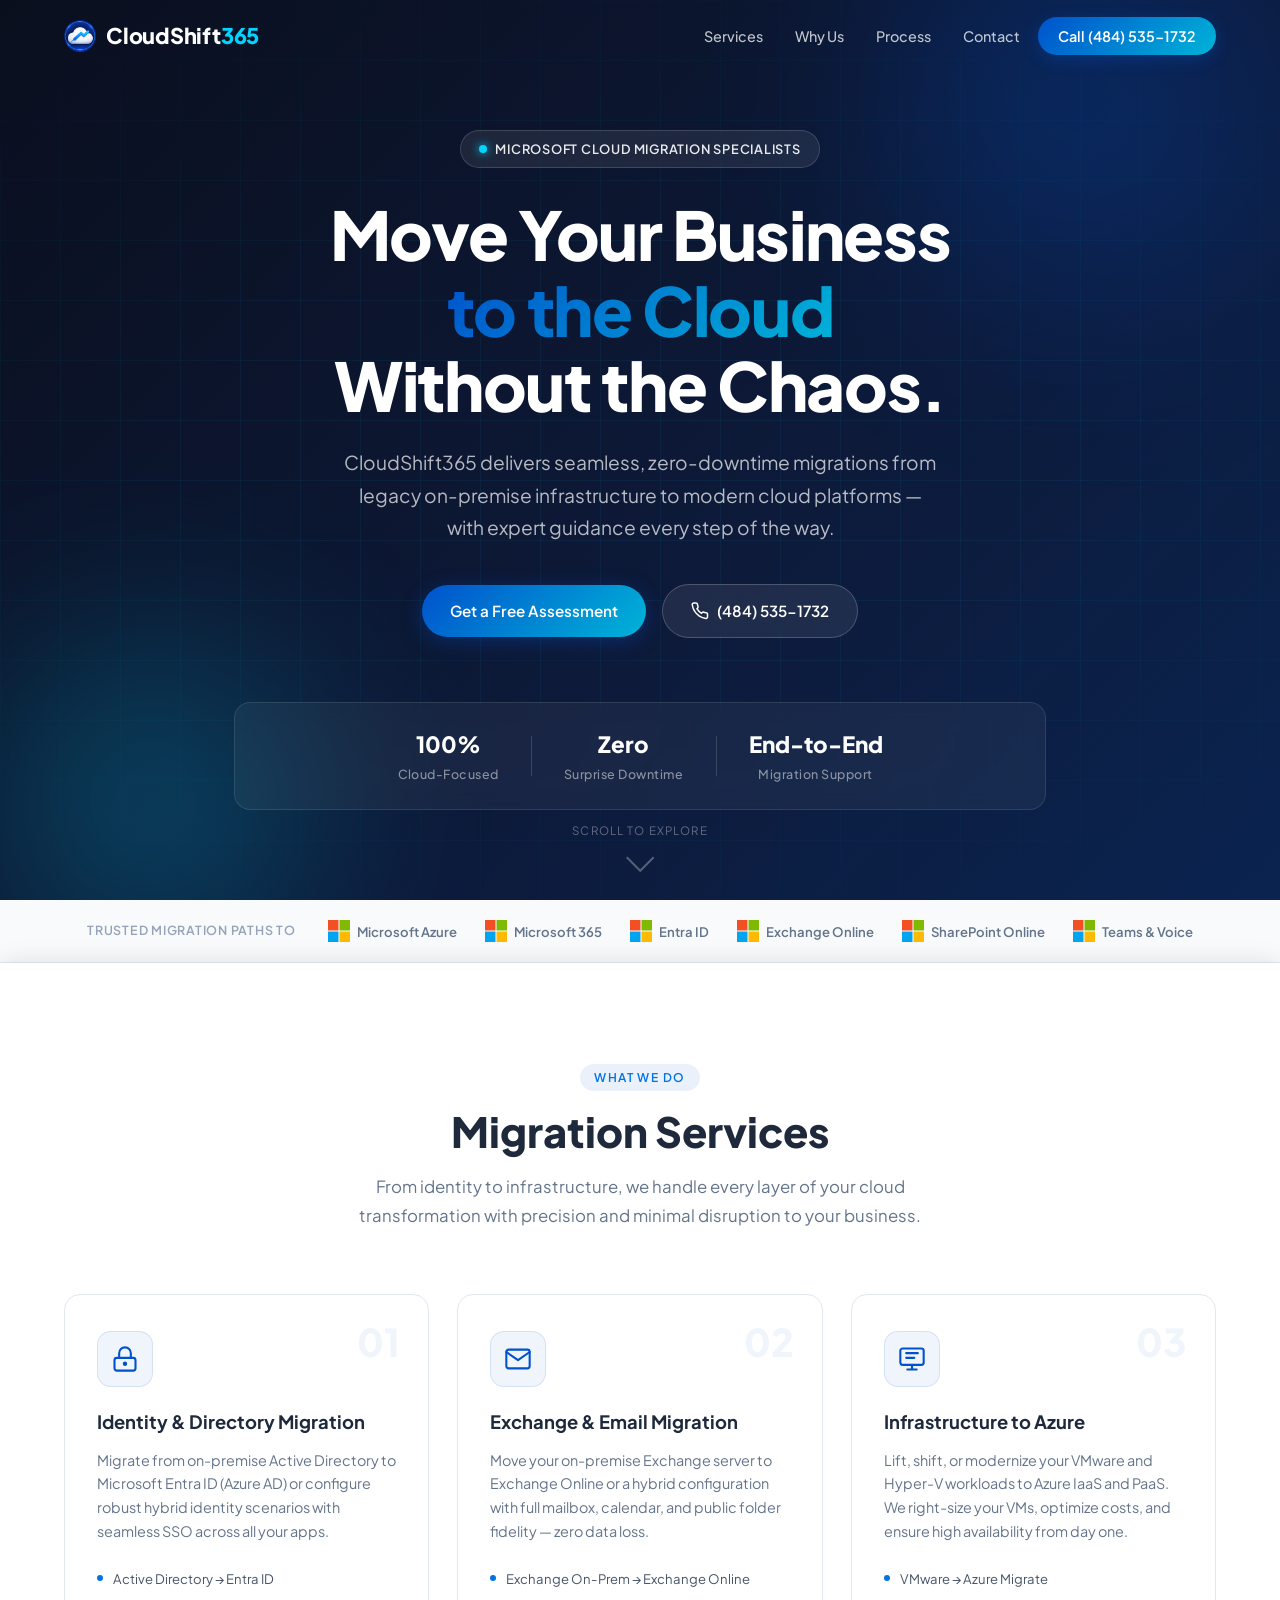
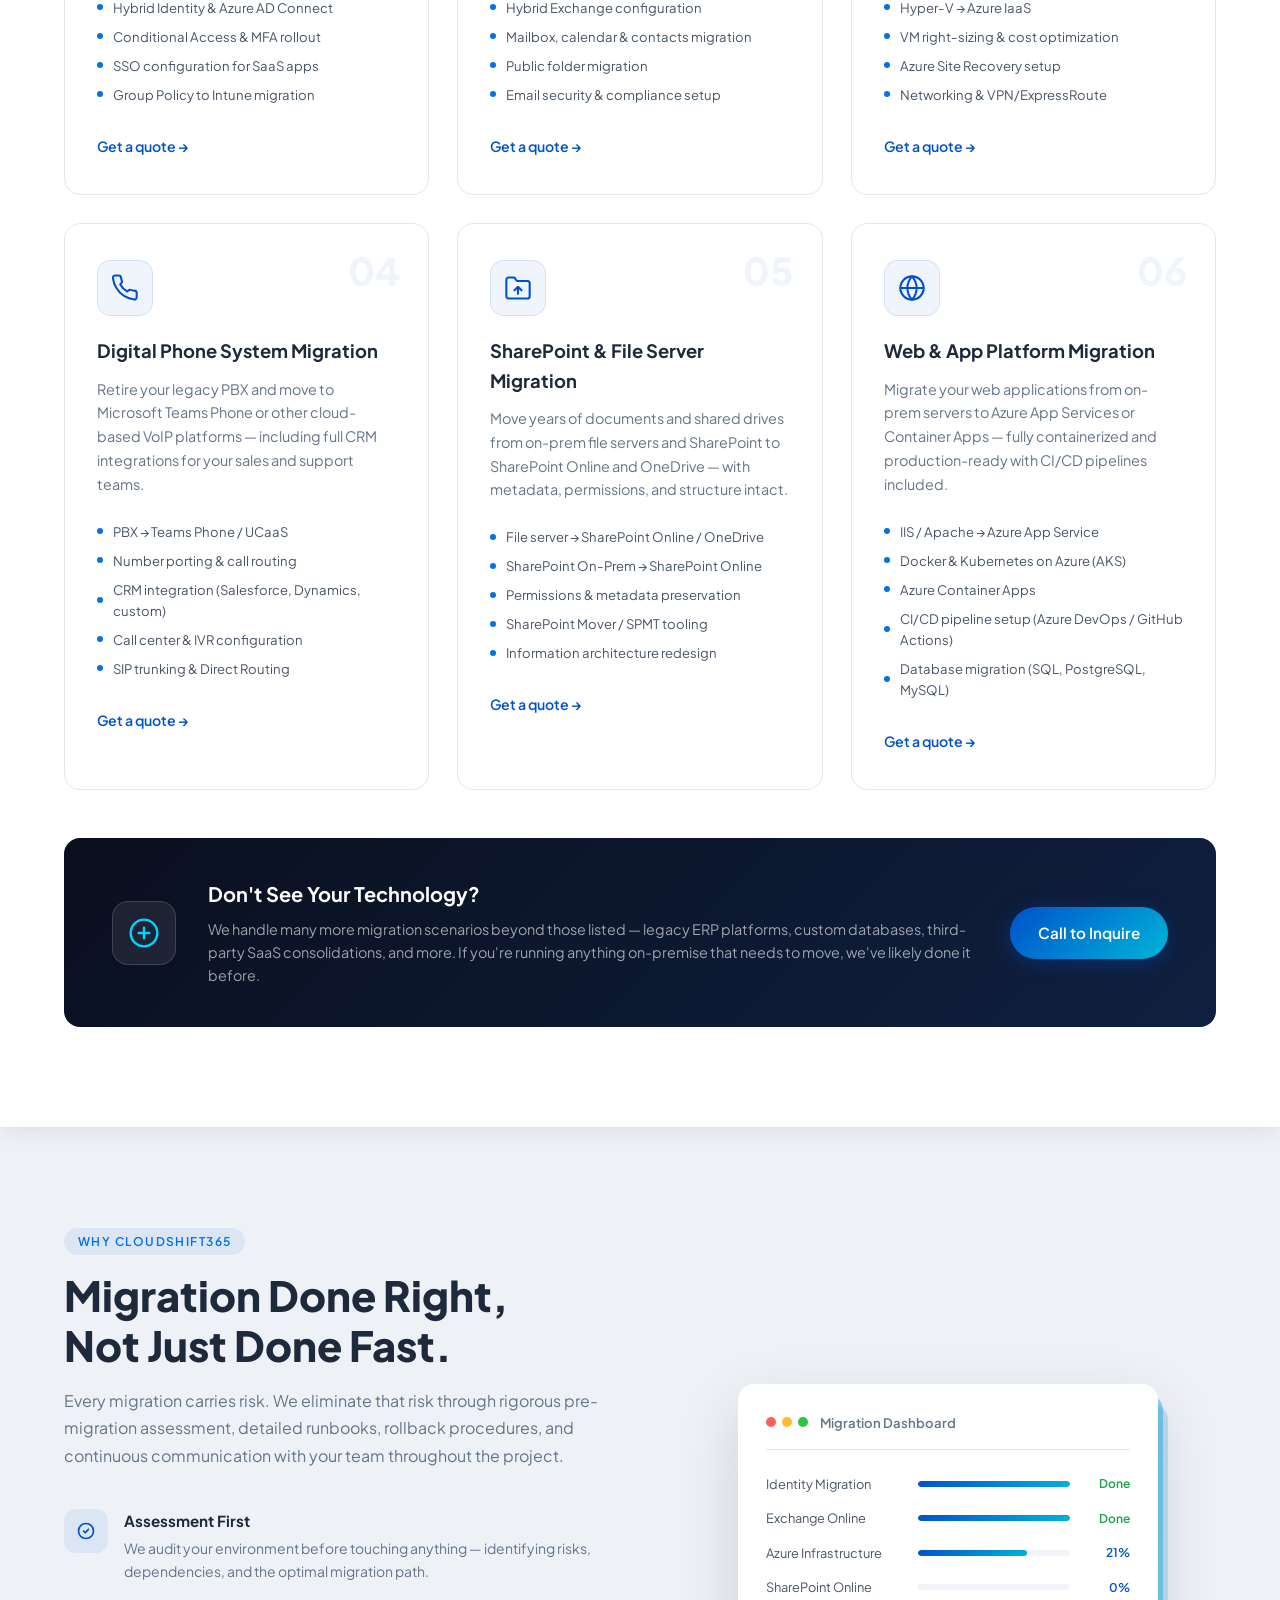
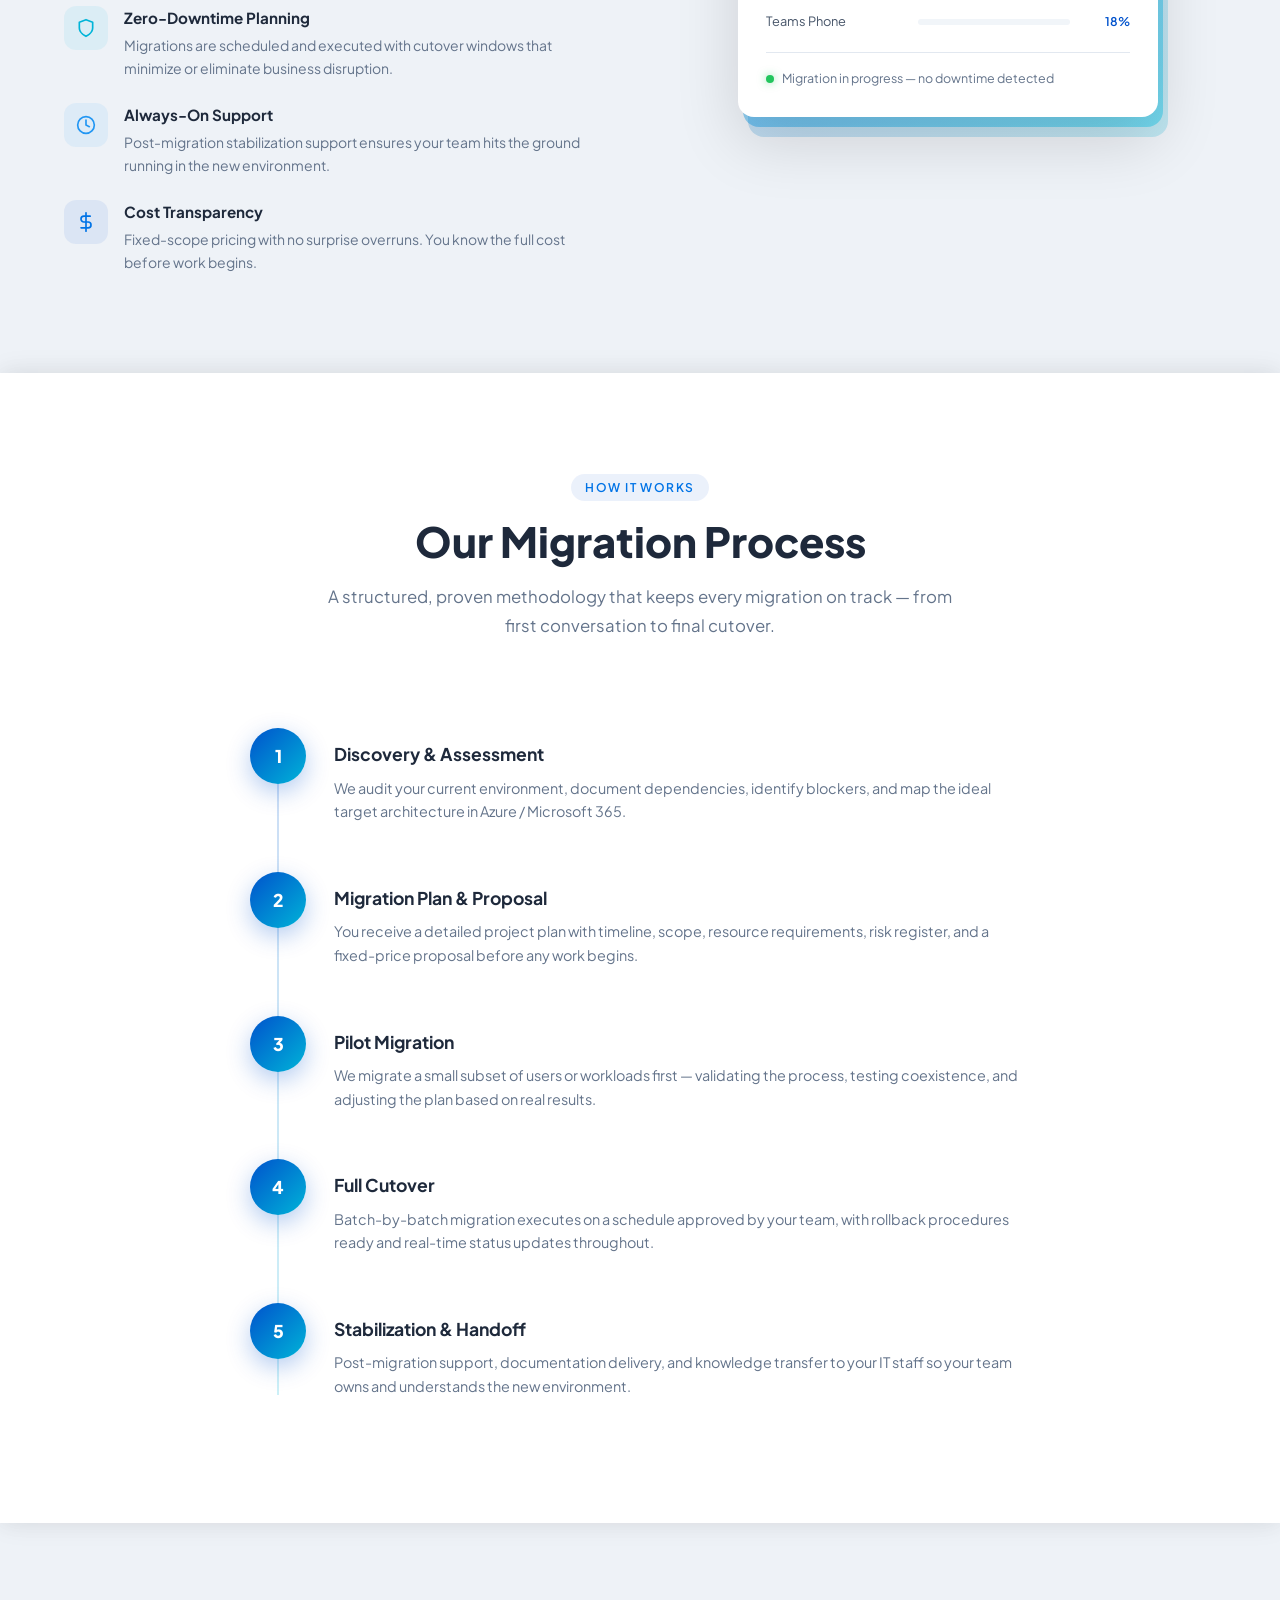
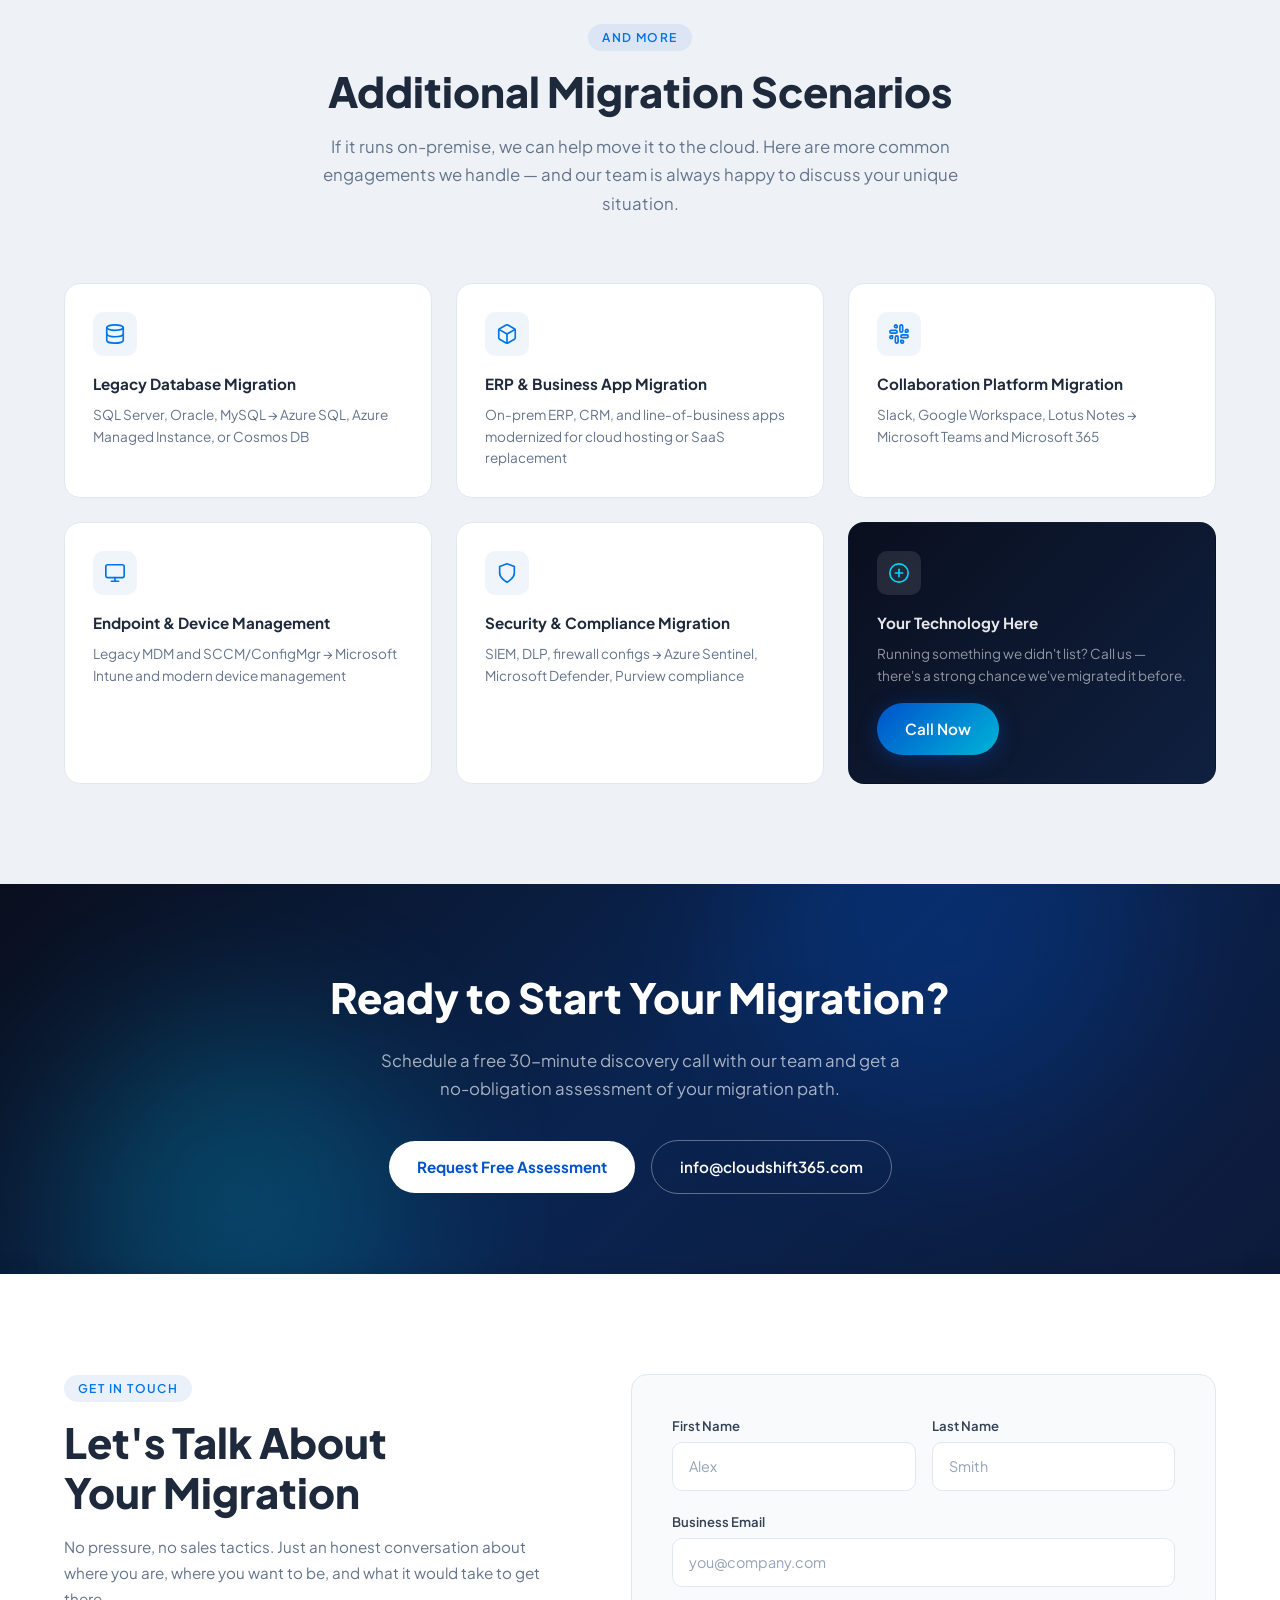
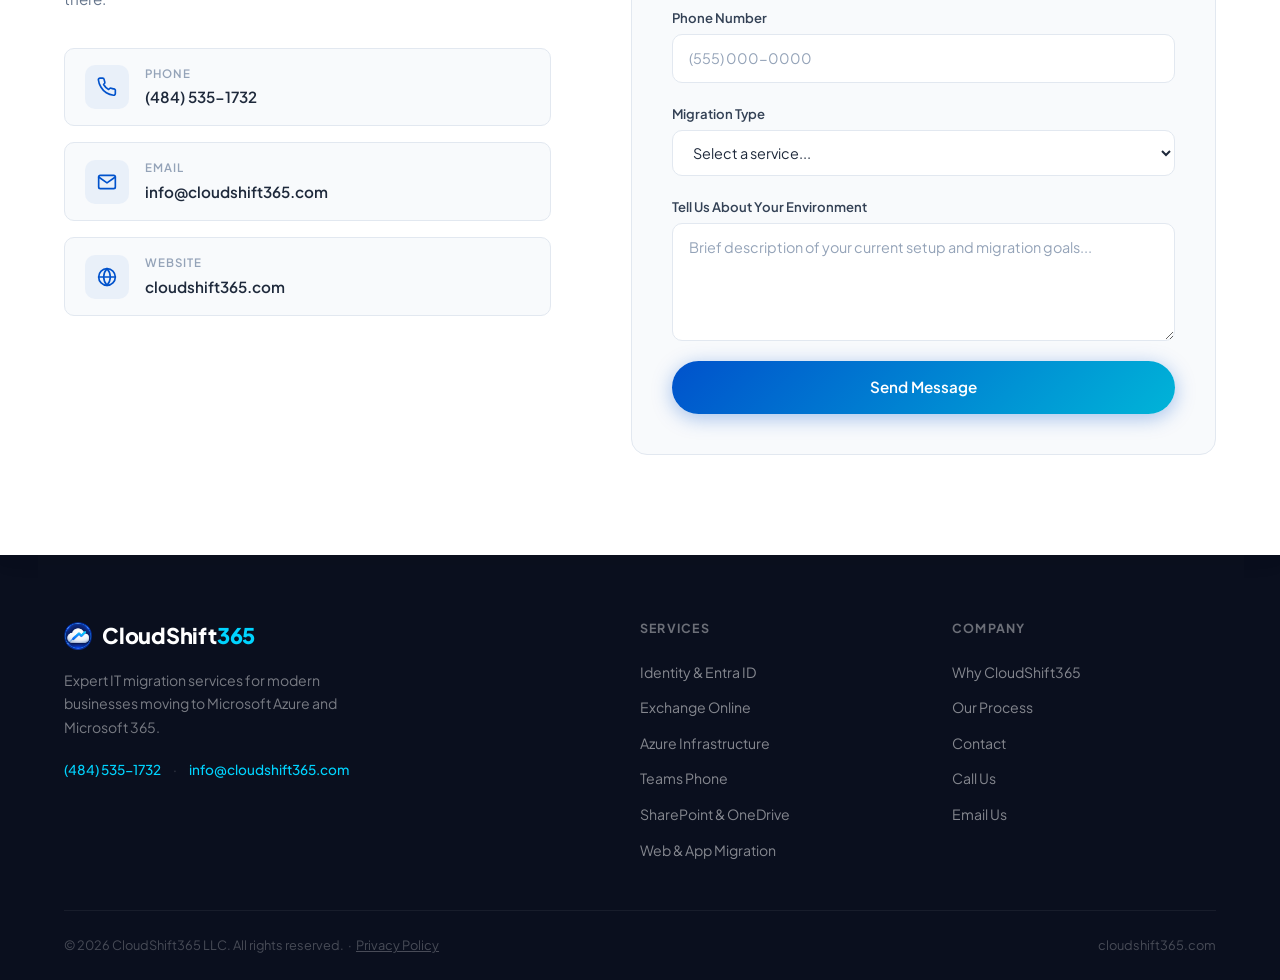
==== index.html @ 6c62ec4d "Fix font layout shift on page load Switch Google Fonts from display=swap to display=optional to prev" ====
<!DOCTYPE html>
<html lang="en">
<head>
  <meta charset="UTF-8" />
  <meta name="viewport" content="width=device-width, initial-scale=1.0" />
  <meta name="description" content="CloudShift365 — Expert IT migration services. Active Directory, Exchange, Azure infrastructure, VoIP, SharePoint, and web platform migrations." />
  <title>CloudShift365 | IT Migration Experts</title>

  <!-- Favicon -->
  <link rel="icon" type="image/png" href="logo-circle.png" />
  <link rel="shortcut icon" href="logo-circle.png" />
  <link rel="apple-touch-icon" href="logo-circle.png" />
  <meta name="msapplication-TileImage" content="logo-circle.png" />
  <meta name="msapplication-TileColor" content="#0a1628" />

  <!-- Open Graph / Facebook -->
  <meta property="og:type" content="website" />
  <meta property="og:url" content="https://cloudshift365.com/" />
  <meta property="og:title" content="CloudShift365 | IT Migration Experts" />
  <meta property="og:description" content="Seamless, zero-downtime migrations from legacy on-premise infrastructure to Microsoft Azure and Microsoft 365. Expert guidance every step of the way." />
  <meta property="og:image" content="https://cloudshift365.com/logo-circle.png" />

  <!-- Twitter Card -->
  <meta name="twitter:card" content="summary_large_image" />
  <meta name="twitter:title" content="CloudShift365 | IT Migration Experts" />
  <meta name="twitter:description" content="Seamless, zero-downtime migrations from legacy on-premise infrastructure to Microsoft Azure and Microsoft 365." />
  <meta name="twitter:image" content="https://cloudshift365.com/logo-circle.png" />
  <link rel="preconnect" href="https://fonts.googleapis.com" />
  <link rel="preconnect" href="https://fonts.gstatic.com" crossorigin />
  <link href="https://fonts.googleapis.com/css2?family=Plus+Jakarta+Sans:wght@400;500;600;700;800&display=optional" rel="stylesheet" />
  <link rel="stylesheet" href="styles.css" />

  <!-- Canonical -->
  <link rel="canonical" href="https://cloudshift365.com/" />

  <!-- JSON-LD: LocalBusiness structured data -->
  <script type="application/ld+json">
  {
    "@context": "https://schema.org",
    "@type": "LocalBusiness",
    "name": "CloudShift365",
    "description": "Expert IT migration services for businesses moving from on-premise infrastructure to Microsoft Azure and Microsoft 365.",
    "url": "https://cloudshift365.com",
    "telephone": "+14845351732",
    "email": "info@cloudshift365.com",
    "logo": "https://cloudshift365.com/logo-circle.png",
    "sameAs": [],
    "hasOfferCatalog": {
      "@type": "OfferCatalog",
      "name": "IT Migration Services",
      "itemListElement": [
        { "@type": "Offer", "itemOffered": { "@type": "Service", "name": "Identity & Directory Migration" } },
        { "@type": "Offer", "itemOffered": { "@type": "Service", "name": "Exchange & Email Migration" } },
        { "@type": "Offer", "itemOffered": { "@type": "Service", "name": "Infrastructure to Azure" } },
        { "@type": "Offer", "itemOffered": { "@type": "Service", "name": "Digital Phone System Migration" } },
        { "@type": "Offer", "itemOffered": { "@type": "Service", "name": "SharePoint & File Server Migration" } },
        { "@type": "Offer", "itemOffered": { "@type": "Service", "name": "Web & App Platform Migration" } }
      ]
    }
  }
  </script>
</head>
<body>

  <!-- ======== NAV ======== -->
  <header class="nav-wrapper" id="nav">
    <nav class="nav container">
      <a href="#" class="nav-logo">
        <span class="logo-icon">
          <img src="logo-circle.png" alt="CloudShift365 Logo" width="32" height="32" style="display:block;">
        </span>
        <span class="logo-text">CloudShift<span class="logo-accent">365</span></span>
      </a>

      <button class="nav-toggle" id="navToggle" aria-label="Toggle navigation">
        <span></span><span></span><span></span>
      </button>

      <ul class="nav-links" id="navLinks">
        <li><a href="#services">Services</a></li>
        <li><a href="#why-us">Why Us</a></li>
        <li><a href="#process">Process</a></li>
        <li><a href="#contact">Contact</a></li>
        <li><a href="tel:4845351732" class="nav-cta">Call (484) 535-1732</a></li>
      </ul>
    </nav>
  </header>

  <!-- ======== HERO ======== -->
  <section class="hero" id="home">
    <div class="hero-bg">
      <div class="hero-grid"></div>
      <div class="hero-orb hero-orb-1"></div>
      <div class="hero-orb hero-orb-2"></div>
    </div>
    <div class="container hero-content">
      <div class="hero-badge">
        <span class="badge-dot"></span>
        Microsoft Cloud Migration Specialists
      </div>
      <h1 class="hero-title">
        Move Your Business<br />
        <span class="gradient-text">to the Cloud</span><br />
        Without the Chaos.
      </h1>
      <p class="hero-subtitle">
        CloudShift365 delivers seamless, zero-downtime migrations from legacy on-premise
        infrastructure to modern cloud platforms — with expert guidance every step of the way.
      </p>
      <div class="hero-actions">
        <a href="#contact" class="btn btn-primary">Get a Free Assessment</a>
        <a href="tel:4845351732" class="btn btn-ghost">
          <svg width="18" height="18" viewBox="0 0 24 24" fill="none" stroke="currentColor" stroke-width="2" stroke-linecap="round" stroke-linejoin="round"><path d="M22 16.92v3a2 2 0 0 1-2.18 2 19.79 19.79 0 0 1-8.63-3.07A19.5 19.5 0 0 1 4.69 12a19.79 19.79 0 0 1-3.07-8.67A2 2 0 0 1 3.6 1.27h3a2 2 0 0 1 2 1.72c.127.96.361 1.903.7 2.81a2 2 0 0 1-.45 2.11L7.91 8.96a16 16 0 0 0 6.06 6.06l.96-.96a2 2 0 0 1 2.11-.45c.907.339 1.85.573 2.81.7A2 2 0 0 1 22 16.92z"/></svg>
          (484) 535-1732
        </a>
      </div>
      <div class="hero-stats">
        <div class="stat">
          <span class="stat-num">100%</span>
          <span class="stat-label">Cloud-Focused</span>
        </div>
        <div class="stat-divider"></div>
        <div class="stat">
          <span class="stat-num">Zero</span>
          <span class="stat-label">Surprise Downtime</span>
        </div>
        <div class="stat-divider"></div>
        <div class="stat">
          <span class="stat-num">End-to-End</span>
          <span class="stat-label">Migration Support</span>
        </div>
      </div>
    </div>
    <div class="hero-scroll">
      <span>Scroll to explore</span>
      <div class="scroll-arrow"></div>
    </div>
  </section>

  <!-- ======== TRUST BAR ======== -->
  <section class="trust-bar">
    <div class="container">
      <p class="trust-label">Trusted migration paths to</p>
      <div class="trust-logos">
        <div class="trust-item">
          <svg width="22" height="22" viewBox="0 0 21 21" fill="none"><rect width="10" height="10" fill="#F25022"/><rect x="11" width="10" height="10" fill="#7FBA00"/><rect y="11" width="10" height="10" fill="#00A4EF"/><rect x="11" y="11" width="10" height="10" fill="#FFB900"/></svg>
          Microsoft Azure
        </div>
        <div class="trust-item">
          <svg width="22" height="22" viewBox="0 0 21 21" fill="none"><rect width="10" height="10" fill="#F25022"/><rect x="11" width="10" height="10" fill="#7FBA00"/><rect y="11" width="10" height="10" fill="#00A4EF"/><rect x="11" y="11" width="10" height="10" fill="#FFB900"/></svg>
          Microsoft 365
        </div>
        <div class="trust-item">
          <svg width="22" height="22" viewBox="0 0 21 21" fill="none"><rect width="10" height="10" fill="#F25022"/><rect x="11" width="10" height="10" fill="#7FBA00"/><rect y="11" width="10" height="10" fill="#00A4EF"/><rect x="11" y="11" width="10" height="10" fill="#FFB900"/></svg>
          Entra ID
        </div>
        <div class="trust-item">
          <svg width="22" height="22" viewBox="0 0 21 21" fill="none"><rect width="10" height="10" fill="#F25022"/><rect x="11" width="10" height="10" fill="#7FBA00"/><rect y="11" width="10" height="10" fill="#00A4EF"/><rect x="11" y="11" width="10" height="10" fill="#FFB900"/></svg>
          Exchange Online
        </div>
        <div class="trust-item">
          <svg width="22" height="22" viewBox="0 0 21 21" fill="none"><rect width="10" height="10" fill="#F25022"/><rect x="11" width="10" height="10" fill="#7FBA00"/><rect y="11" width="10" height="10" fill="#00A4EF"/><rect x="11" y="11" width="10" height="10" fill="#FFB900"/></svg>
          SharePoint Online
        </div>
        <div class="trust-item">
          <svg width="22" height="22" viewBox="0 0 21 21" fill="none"><rect width="10" height="10" fill="#F25022"/><rect x="11" width="10" height="10" fill="#7FBA00"/><rect y="11" width="10" height="10" fill="#00A4EF"/><rect x="11" y="11" width="10" height="10" fill="#FFB900"/></svg>
          Teams &amp; Voice
        </div>
      </div>
    </div>
  </section>

  <!-- ======== SERVICES ======== -->
  <section class="services" id="services">
    <div class="container">
      <div class="section-header reveal">
        <span class="section-tag">What We Do</span>
        <h2 class="section-title">Migration Services</h2>
        <p class="section-subtitle">
          From identity to infrastructure, we handle every layer of your cloud transformation
          with precision and minimal disruption to your business.
        </p>
      </div>

      <div class="services-grid">

        <div class="service-card reveal reveal-delay-1" data-index="1" id="service-identity">
          <div class="service-icon">
            <svg width="28" height="28" viewBox="0 0 24 24" fill="none" stroke="currentColor" stroke-width="1.8" stroke-linecap="round" stroke-linejoin="round"><rect x="3" y="11" width="18" height="11" rx="2"/><path d="M7 11V7a5 5 0 0 1 10 0v4"/><circle cx="12" cy="16" r="1"/></svg>
          </div>
          <div class="service-num">01</div>
          <h3>Identity &amp; Directory Migration</h3>
          <p>Migrate from on-premise Active Directory to Microsoft Entra ID (Azure AD) or configure robust hybrid identity scenarios with seamless SSO across all your apps.</p>
          <ul class="service-features">
            <li>Active Directory → Entra ID</li>
            <li>Hybrid Identity &amp; Azure AD Connect</li>
            <li>Conditional Access &amp; MFA rollout</li>
            <li>SSO configuration for SaaS apps</li>
            <li>Group Policy to Intune migration</li>
          </ul>
          <a href="#contact" class="service-link">Get a quote →</a>
        </div>

        <div class="service-card reveal reveal-delay-2" data-index="2" id="service-exchange">
          <div class="service-icon">
            <svg width="28" height="28" viewBox="0 0 24 24" fill="none" stroke="currentColor" stroke-width="1.8" stroke-linecap="round" stroke-linejoin="round"><path d="M4 4h16c1.1 0 2 .9 2 2v12c0 1.1-.9 2-2 2H4c-1.1 0-2-.9-2-2V6c0-1.1.9-2 2-2z"/><polyline points="22,6 12,13 2,6"/></svg>
          </div>
          <div class="service-num">02</div>
          <h3>Exchange &amp; Email Migration</h3>
          <p>Move your on-premise Exchange server to Exchange Online or a hybrid configuration with full mailbox, calendar, and public folder fidelity — zero data loss.</p>
          <ul class="service-features">
            <li>Exchange On-Prem → Exchange Online</li>
            <li>Hybrid Exchange configuration</li>
            <li>Mailbox, calendar &amp; contacts migration</li>
            <li>Public folder migration</li>
            <li>Email security &amp; compliance setup</li>
          </ul>
          <a href="#contact" class="service-link">Get a quote →</a>
        </div>

        <div class="service-card reveal reveal-delay-3" data-index="3" id="service-azure">
          <div class="service-icon">
            <svg width="28" height="28" viewBox="0 0 24 24" fill="none" stroke="currentColor" stroke-width="1.8" stroke-linecap="round" stroke-linejoin="round"><rect x="2" y="3" width="20" height="14" rx="2"/><path d="M8 21h8M12 17v4"/><path d="M7 7h10M7 11h7"/></svg>
          </div>
          <div class="service-num">03</div>
          <h3>Infrastructure to Azure</h3>
          <p>Lift, shift, or modernize your VMware and Hyper-V workloads to Azure IaaS and PaaS. We right-size your VMs, optimize costs, and ensure high availability from day one.</p>
          <ul class="service-features">
            <li>VMware → Azure Migrate</li>
            <li>Hyper-V → Azure IaaS</li>
            <li>VM right-sizing &amp; cost optimization</li>
            <li>Azure Site Recovery setup</li>
            <li>Networking &amp; VPN/ExpressRoute</li>
          </ul>
          <a href="#contact" class="service-link">Get a quote →</a>
        </div>

        <div class="service-card reveal reveal-delay-1" data-index="4" id="service-phone">
          <div class="service-icon">
            <svg width="28" height="28" viewBox="0 0 24 24" fill="none" stroke="currentColor" stroke-width="1.8" stroke-linecap="round" stroke-linejoin="round"><path d="M22 16.92v3a2 2 0 0 1-2.18 2 19.79 19.79 0 0 1-8.63-3.07A19.5 19.5 0 0 1 4.69 12a19.79 19.79 0 0 1-3.07-8.67A2 2 0 0 1 3.6 1.27h3a2 2 0 0 1 2 1.72c.127.96.361 1.903.7 2.81a2 2 0 0 1-.45 2.11L7.91 8.96a16 16 0 0 0 6.06 6.06l.96-.96a2 2 0 0 1 2.11-.45c.907.339 1.85.573 2.81.7A2 2 0 0 1 22 16.92z"/></svg>
          </div>
          <div class="service-num">04</div>
          <h3>Digital Phone System Migration</h3>
          <p>Retire your legacy PBX and move to Microsoft Teams Phone or other cloud-based VoIP platforms — including full CRM integrations for your sales and support teams.</p>
          <ul class="service-features">
            <li>PBX → Teams Phone / UCaaS</li>
            <li>Number porting &amp; call routing</li>
            <li>CRM integration (Salesforce, Dynamics, custom)</li>
            <li>Call center &amp; IVR configuration</li>
            <li>SIP trunking &amp; Direct Routing</li>
          </ul>
          <a href="#contact" class="service-link">Get a quote →</a>
        </div>

        <div class="service-card reveal reveal-delay-2" data-index="5" id="service-sharepoint">
          <div class="service-icon">
            <svg width="28" height="28" viewBox="0 0 24 24" fill="none" stroke="currentColor" stroke-width="1.8" stroke-linecap="round" stroke-linejoin="round"><path d="M22 19a2 2 0 0 1-2 2H4a2 2 0 0 1-2-2V5a2 2 0 0 1 2-2h5l2 3h9a2 2 0 0 1 2 2z"/><path d="M12 11v6M9 14l3-3 3 3"/></svg>
          </div>
          <div class="service-num">05</div>
          <h3>SharePoint &amp; File Server Migration</h3>
          <p>Move years of documents and shared drives from on-prem file servers and SharePoint to SharePoint Online and OneDrive — with metadata, permissions, and structure intact.</p>
          <ul class="service-features">
            <li>File server → SharePoint Online / OneDrive</li>
            <li>SharePoint On-Prem → SharePoint Online</li>
            <li>Permissions &amp; metadata preservation</li>
            <li>SharePoint Mover / SPMT tooling</li>
            <li>Information architecture redesign</li>
          </ul>
          <a href="#contact" class="service-link">Get a quote →</a>
        </div>

        <div class="service-card reveal reveal-delay-3" data-index="6" id="service-webapp">
          <div class="service-icon">
            <svg width="28" height="28" viewBox="0 0 24 24" fill="none" stroke="currentColor" stroke-width="1.8" stroke-linecap="round" stroke-linejoin="round"><circle cx="12" cy="12" r="10"/><line x1="2" y1="12" x2="22" y2="12"/><path d="M12 2a15.3 15.3 0 0 1 4 10 15.3 15.3 0 0 1-4 10 15.3 15.3 0 0 1-4-10 15.3 15.3 0 0 1 4-10z"/></svg>
          </div>
          <div class="service-num">06</div>
          <h3>Web &amp; App Platform Migration</h3>
          <p>Migrate your web applications from on-prem servers to Azure App Services or Container Apps — fully containerized and production-ready with CI/CD pipelines included.</p>
          <ul class="service-features">
            <li>IIS / Apache → Azure App Service</li>
            <li>Docker &amp; Kubernetes on Azure (AKS)</li>
            <li>Azure Container Apps</li>
            <li>CI/CD pipeline setup (Azure DevOps / GitHub Actions)</li>
            <li>Database migration (SQL, PostgreSQL, MySQL)</li>
          </ul>
          <a href="#contact" class="service-link">Get a quote →</a>
        </div>

      </div>

      <!-- Additional migrations CTA -->
      <div class="services-more reveal">
        <div class="services-more-inner">
          <div class="services-more-icon">
            <svg width="32" height="32" viewBox="0 0 24 24" fill="none" stroke="currentColor" stroke-width="1.8" stroke-linecap="round" stroke-linejoin="round"><circle cx="12" cy="12" r="10"/><line x1="12" y1="8" x2="12" y2="16"/><line x1="8" y1="12" x2="16" y2="12"/></svg>
          </div>
          <div class="services-more-text">
            <h3>Don't See Your Technology?</h3>
            <p>We handle many more migration scenarios beyond those listed — legacy ERP platforms, custom databases, third-party SaaS consolidations, and more. If you're running anything on-premise that needs to move, we've likely done it before.</p>
          </div>
          <a href="tel:4845351732" class="btn btn-primary">Call to Inquire</a>
        </div>
      </div>

    </div>
  </section>

  <!-- ======== WHY US ======== -->
  <section class="why-us" id="why-us">
    <div class="container">
      <div class="why-us-inner">
        <div class="why-us-content reveal">
          <span class="section-tag">Why CloudShift365</span>
          <h2 class="section-title">Migration Done Right,<br />Not Just Done Fast.</h2>
          <p class="why-us-body">
            Every migration carries risk. We eliminate that risk through rigorous pre-migration
            assessment, detailed runbooks, rollback procedures, and continuous communication
            with your team throughout the project.
          </p>
          <div class="pillars">
            <div class="pillar">
              <div class="pillar-icon pillar-icon-1">
                <svg width="20" height="20" viewBox="0 0 24 24" fill="none" stroke="currentColor" stroke-width="2" stroke-linecap="round" stroke-linejoin="round"><path d="M9 12l2 2 4-4"/><path d="M21 12c0 4.97-4.03 9-9 9S3 16.97 3 12 7.03 3 12 3s9 4.03 9 9z"/></svg>
              </div>
              <div>
                <h4>Assessment First</h4>
                <p>We audit your environment before touching anything — identifying risks, dependencies, and the optimal migration path.</p>
              </div>
            </div>
            <div class="pillar">
              <div class="pillar-icon pillar-icon-2">
                <svg width="20" height="20" viewBox="0 0 24 24" fill="none" stroke="currentColor" stroke-width="2" stroke-linecap="round" stroke-linejoin="round"><path d="M12 22s8-4 8-10V5l-8-3-8 3v7c0 6 8 10 8 10z"/></svg>
              </div>
              <div>
                <h4>Zero-Downtime Planning</h4>
                <p>Migrations are scheduled and executed with cutover windows that minimize or eliminate business disruption.</p>
              </div>
            </div>
            <div class="pillar">
              <div class="pillar-icon pillar-icon-3">
                <svg width="20" height="20" viewBox="0 0 24 24" fill="none" stroke="currentColor" stroke-width="2" stroke-linecap="round" stroke-linejoin="round"><circle cx="12" cy="12" r="10"/><polyline points="12 6 12 12 16 14"/></svg>
              </div>
              <div>
                <h4>Always-On Support</h4>
                <p>Post-migration stabilization support ensures your team hits the ground running in the new environment.</p>
              </div>
            </div>
            <div class="pillar">
              <div class="pillar-icon pillar-icon-4">
                <svg width="20" height="20" viewBox="0 0 24 24" fill="none" stroke="currentColor" stroke-width="2" stroke-linecap="round" stroke-linejoin="round"><line x1="12" y1="1" x2="12" y2="23"/><path d="M17 5H9.5a3.5 3.5 0 0 0 0 7h5a3.5 3.5 0 0 1 0 7H6"/></svg>
              </div>
              <div>
                <h4>Cost Transparency</h4>
                <p>Fixed-scope pricing with no surprise overruns. You know the full cost before work begins.</p>
              </div>
            </div>
          </div>
        </div>
        <div class="why-us-visual reveal reveal-delay-2">
          <div class="visual-card-stack">
            <div class="visual-card visual-card-bg"></div>
            <div class="visual-card visual-card-mid"></div>
            <div class="visual-card visual-card-front">
              <div class="vc-header">
                <div class="vc-dots"><span></span><span></span><span></span></div>
                <span class="vc-title">Migration Dashboard</span>
              </div>
              <div class="vc-progress-section">
                <div class="vc-progress-row">
                  <span>Identity Migration</span>
                  <div class="vc-bar"><div class="vc-fill" data-target="100"></div></div>
                  <span class="vc-pct done">Done</span>
                </div>
                <div class="vc-progress-row">
                  <span>Exchange Online</span>
                  <div class="vc-bar"><div class="vc-fill" data-target="100"></div></div>
                  <span class="vc-pct done">Done</span>
                </div>
                <div class="vc-progress-row">
                  <span>Azure Infrastructure</span>
                  <div class="vc-bar"><div class="vc-fill" data-target="72"></div></div>
                  <span class="vc-pct">72%</span>
                </div>
                <div class="vc-progress-row">
                  <span>SharePoint Online</span>
                  <div class="vc-bar"><div class="vc-fill" data-target="45"></div></div>
                  <span class="vc-pct">45%</span>
                </div>
                <div class="vc-progress-row">
                  <span>Teams Phone</span>
                  <div class="vc-bar"><div class="vc-fill" data-target="18"></div></div>
                  <span class="vc-pct">18%</span>
                </div>
              </div>
              <div class="vc-status">
                <div class="vc-status-dot"></div>
                <span>Migration in progress — no downtime detected</span>
              </div>
            </div>
          </div>
        </div>
      </div>
    </div>
  </section>

  <!-- ======== PROCESS ======== -->
  <section class="process" id="process">
    <div class="container">
      <div class="section-header reveal">
        <span class="section-tag">How It Works</span>
        <h2 class="section-title">Our Migration Process</h2>
        <p class="section-subtitle">A structured, proven methodology that keeps every migration on track — from first conversation to final cutover.</p>
      </div>
      <div class="process-steps">
        <div class="process-line"></div>
        <div class="process-step reveal reveal-delay-1">
          <div class="step-circle">1</div>
          <div class="step-content">
            <h3>Discovery &amp; Assessment</h3>
            <p>We audit your current environment, document dependencies, identify blockers, and map the ideal target architecture in Azure / Microsoft 365.</p>
          </div>
        </div>
        <div class="process-step reveal reveal-delay-2">
          <div class="step-circle">2</div>
          <div class="step-content">
            <h3>Migration Plan &amp; Proposal</h3>
            <p>You receive a detailed project plan with timeline, scope, resource requirements, risk register, and a fixed-price proposal before any work begins.</p>
          </div>
        </div>
        <div class="process-step reveal reveal-delay-3">
          <div class="step-circle">3</div>
          <div class="step-content">
            <h3>Pilot Migration</h3>
            <p>We migrate a small subset of users or workloads first — validating the process, testing coexistence, and adjusting the plan based on real results.</p>
          </div>
        </div>
        <div class="process-step reveal reveal-delay-4">
          <div class="step-circle">4</div>
          <div class="step-content">
            <h3>Full Cutover</h3>
            <p>Batch-by-batch migration executes on a schedule approved by your team, with rollback procedures ready and real-time status updates throughout.</p>
          </div>
        </div>
        <div class="process-step reveal reveal-delay-5">
          <div class="step-circle">5</div>
          <div class="step-content">
            <h3>Stabilization &amp; Handoff</h3>
            <p>Post-migration support, documentation delivery, and knowledge transfer to your IT staff so your team owns and understands the new environment.</p>
          </div>
        </div>
      </div>
    </div>
  </section>

  <!-- ======== OTHER MIGRATIONS ======== -->
  <section class="other-migrations">
    <div class="container">
      <div class="section-header reveal">
        <span class="section-tag">And More</span>
        <h2 class="section-title">Additional Migration Scenarios</h2>
        <p class="section-subtitle">If it runs on-premise, we can help move it to the cloud. Here are more common engagements we handle — and our team is always happy to discuss your unique situation.</p>
      </div>
      <div class="other-grid">
        <div class="other-card reveal reveal-delay-1">
          <div class="other-icon">
            <svg width="22" height="22" viewBox="0 0 24 24" fill="none" stroke="currentColor" stroke-width="1.8" stroke-linecap="round" stroke-linejoin="round"><ellipse cx="12" cy="5" rx="9" ry="3"/><path d="M21 12c0 1.66-4.03 3-9 3S3 13.66 3 12"/><path d="M3 5v14c0 1.66 4.03 3 9 3s9-1.34 9-3V5"/></ellipse></svg>
          </div>
          <h4>Legacy Database Migration</h4>
          <p>SQL Server, Oracle, MySQL → Azure SQL, Azure Managed Instance, or Cosmos DB</p>
        </div>
        <div class="other-card reveal reveal-delay-2">
          <div class="other-icon">
            <svg width="22" height="22" viewBox="0 0 24 24" fill="none" stroke="currentColor" stroke-width="1.8" stroke-linecap="round" stroke-linejoin="round"><path d="M21 16V8a2 2 0 0 0-1-1.73l-7-4a2 2 0 0 0-2 0l-7 4A2 2 0 0 0 3 8v8a2 2 0 0 0 1 1.73l7 4a2 2 0 0 0 2 0l7-4A2 2 0 0 0 21 16z"/><polyline points="3.27 6.96 12 12.01 20.73 6.96"/><line x1="12" y1="22.08" x2="12" y2="12"/></svg>
          </div>
          <h4>ERP &amp; Business App Migration</h4>
          <p>On-prem ERP, CRM, and line-of-business apps modernized for cloud hosting or SaaS replacement</p>
        </div>
        <div class="other-card reveal reveal-delay-3">
          <div class="other-icon">
            <svg width="22" height="22" viewBox="0 0 24 24" fill="none" stroke="currentColor" stroke-width="1.8" stroke-linecap="round" stroke-linejoin="round"><path d="M14.5 10c-.83 0-1.5-.67-1.5-1.5v-5c0-.83.67-1.5 1.5-1.5s1.5.67 1.5 1.5v5c0 .83-.67 1.5-1.5 1.5z"/><path d="M20.5 10H19V8.5c0-.83.67-1.5 1.5-1.5s1.5.67 1.5 1.5-.67 1.5-1.5 1.5z"/><path d="M9.5 14c.83 0 1.5.67 1.5 1.5v5c0 .83-.67 1.5-1.5 1.5S8 21.33 8 20.5v-5c0-.83.67-1.5 1.5-1.5z"/><path d="M3.5 14H5v1.5c0 .83-.67 1.5-1.5 1.5S2 16.33 2 15.5 2.67 14 3.5 14z"/><path d="M14 14.5c0-.83.67-1.5 1.5-1.5h5c.83 0 1.5.67 1.5 1.5s-.67 1.5-1.5 1.5h-5c-.83 0-1.5-.67-1.5-1.5z"/><path d="M15.5 19H14v1.5c0 .83.67 1.5 1.5 1.5s1.5-.67 1.5-1.5-.67-1.5-1.5-1.5z"/><path d="M10 9.5C10 8.67 9.33 8 8.5 8h-5C2.67 8 2 8.67 2 9.5S2.67 11 3.5 11h5c.83 0 1.5-.67 1.5-1.5z"/><path d="M8.5 5H10V3.5C10 2.67 9.33 2 8.5 2S7 2.67 7 3.5 7.67 5 8.5 5z"/></svg>
          </div>
          <h4>Collaboration Platform Migration</h4>
          <p>Slack, Google Workspace, Lotus Notes → Microsoft Teams and Microsoft 365</p>
        </div>
        <div class="other-card reveal reveal-delay-4">
          <div class="other-icon">
            <svg width="22" height="22" viewBox="0 0 24 24" fill="none" stroke="currentColor" stroke-width="1.8" stroke-linecap="round" stroke-linejoin="round"><rect x="2" y="3" width="20" height="14" rx="2"/><line x1="8" y1="21" x2="16" y2="21"/><line x1="12" y1="17" x2="12" y2="21"/></svg>
          </div>
          <h4>Endpoint &amp; Device Management</h4>
          <p>Legacy MDM and SCCM/ConfigMgr → Microsoft Intune and modern device management</p>
        </div>
        <div class="other-card reveal reveal-delay-5">
          <div class="other-icon">
            <svg width="22" height="22" viewBox="0 0 24 24" fill="none" stroke="currentColor" stroke-width="1.8" stroke-linecap="round" stroke-linejoin="round"><path d="M12 22s8-4 8-10V5l-8-3-8 3v7c0 6 8 10 8 10z"/></svg>
          </div>
          <h4>Security &amp; Compliance Migration</h4>
          <p>SIEM, DLP, firewall configs → Azure Sentinel, Microsoft Defender, Purview compliance</p>
        </div>
        <div class="other-card other-card-cta reveal reveal-delay-6">
          <div class="other-icon">
            <svg width="22" height="22" viewBox="0 0 24 24" fill="none" stroke="currentColor" stroke-width="1.8" stroke-linecap="round" stroke-linejoin="round"><circle cx="12" cy="12" r="10"/><line x1="12" y1="8" x2="12" y2="16"/><line x1="8" y1="12" x2="16" y2="12"/></svg>
          </div>
          <h4>Your Technology Here</h4>
          <p>Running something we didn't list? Call us — there's a strong chance we've migrated it before.</p>
          <a href="tel:4845351732" class="btn btn-primary" style="margin-top:1rem;">Call Now</a>
        </div>
      </div>
    </div>
  </section>

  <!-- ======== CTA BANNER ======== -->
  <section class="cta-banner">
    <div class="cta-banner-bg">
      <div class="cta-orb cta-orb-1"></div>
      <div class="cta-orb cta-orb-2"></div>
    </div>
    <div class="container cta-banner-content reveal">
      <h2>Ready to Start Your Migration?</h2>
      <p>Schedule a free 30-minute discovery call with our team and get a no-obligation assessment of your migration path.</p>
      <div class="cta-banner-actions">
        <a href="#contact" class="btn btn-white">Request Free Assessment</a>
        <a href="mailto:info@cloudshift365.com" class="btn btn-ghost-white">info@cloudshift365.com</a>
      </div>
    </div>
  </section>

  <!-- ======== CONTACT ======== -->
  <section class="contact" id="contact">
    <div class="container">
      <div class="contact-grid">
        <div class="contact-info reveal">
          <span class="section-tag">Get In Touch</span>
          <h2 class="section-title">Let's Talk About<br />Your Migration</h2>
          <p>No pressure, no sales tactics. Just an honest conversation about where you are, where you want to be, and what it would take to get there.</p>

          <div class="contact-details">
            <a href="tel:4845351732" class="contact-item">
              <div class="contact-item-icon">
                <svg width="20" height="20" viewBox="0 0 24 24" fill="none" stroke="currentColor" stroke-width="2" stroke-linecap="round" stroke-linejoin="round"><path d="M22 16.92v3a2 2 0 0 1-2.18 2 19.79 19.79 0 0 1-8.63-3.07A19.5 19.5 0 0 1 4.69 12a19.79 19.79 0 0 1-3.07-8.67A2 2 0 0 1 3.6 1.27h3a2 2 0 0 1 2 1.72c.127.96.361 1.903.7 2.81a2 2 0 0 1-.45 2.11L7.91 8.96a16 16 0 0 0 6.06 6.06l.96-.96a2 2 0 0 1 2.11-.45c.907.339 1.85.573 2.81.7A2 2 0 0 1 22 16.92z"/></svg>
              </div>
              <div>
                <span class="contact-item-label">Phone</span>
                <span class="contact-item-value">(484) 535-1732</span>
              </div>
            </a>
            <a href="mailto:info@cloudshift365.com" class="contact-item">
              <div class="contact-item-icon">
                <svg width="20" height="20" viewBox="0 0 24 24" fill="none" stroke="currentColor" stroke-width="2" stroke-linecap="round" stroke-linejoin="round"><path d="M4 4h16c1.1 0 2 .9 2 2v12c0 1.1-.9 2-2 2H4c-1.1 0-2-.9-2-2V6c0-1.1.9-2 2-2z"/><polyline points="22,6 12,13 2,6"/></svg>
              </div>
              <div>
                <span class="contact-item-label">Email</span>
                <span class="contact-item-value">info@cloudshift365.com</span>
              </div>
            </a>
            <a href="https://cloudshift365.com" class="contact-item">
              <div class="contact-item-icon">
                <svg width="20" height="20" viewBox="0 0 24 24" fill="none" stroke="currentColor" stroke-width="2" stroke-linecap="round" stroke-linejoin="round"><circle cx="12" cy="12" r="10"/><line x1="2" y1="12" x2="22" y2="12"/><path d="M12 2a15.3 15.3 0 0 1 4 10 15.3 15.3 0 0 1-4 10 15.3 15.3 0 0 1-4-10 15.3 15.3 0 0 1 4-10z"/></svg>
              </div>
              <div>
                <span class="contact-item-label">Website</span>
                <span class="contact-item-value">cloudshift365.com</span>
              </div>
            </a>
          </div>
        </div>

        <div class="contact-form-wrap reveal reveal-delay-2">
          <form class="contact-form" id="contactForm">
            <div class="form-row">
              <div class="form-group">
                <label for="firstName">First Name</label>
                <input type="text" id="firstName" name="firstName" required placeholder="Alex" />
              </div>
              <div class="form-group">
                <label for="lastName">Last Name</label>
                <input type="text" id="lastName" name="lastName" required placeholder="Smith" />
              </div>
            </div>
            <div class="form-group">
              <label for="email">Business Email</label>
              <input type="email" id="email" name="email" required placeholder="you@company.com" />
            </div>
            <div class="form-group">
              <label for="phone">Phone Number</label>
              <input type="tel" id="phone" name="phone" placeholder="(555) 000-0000" />
            </div>
            <div class="form-group">
              <label for="service">Migration Type</label>
              <select id="service" name="service">
                <option value="">Select a service...</option>
                <option>Active Directory / Entra ID</option>
                <option>Exchange / Email</option>
                <option>Azure Infrastructure (VMware / Hyper-V)</option>
                <option>Digital Phone System</option>
                <option>SharePoint / File Server</option>
                <option>Web / App Platform</option>
                <option>Other — Not Listed</option>
                <option>Multiple Services</option>
              </select>
            </div>
            <div class="form-group">
              <label for="message">Tell Us About Your Environment</label>
              <textarea id="message" name="message" rows="4" placeholder="Brief description of your current setup and migration goals..."></textarea>
            </div>
            <button type="submit" class="btn btn-primary btn-full">
              <span id="formBtnText">Send Message</span>
            </button>
            <div class="form-success" id="formSuccess"></div>
          </form>
        </div>
      </div>
    </div>
  </section>

  <!-- ======== FOOTER ======== -->
  <footer class="footer">
    <div class="container">
      <div class="footer-top">
        <div class="footer-brand">
          <a href="#" class="nav-logo">
            <span class="logo-icon">
              <img src="logo-circle.png" alt="CloudShift365 Logo" width="28" height="28" style="display:block;">
            </span>
            <span class="logo-text">CloudShift<span class="logo-accent">365</span></span>
          </a>
          <p class="footer-tagline">Expert IT migration services for modern businesses moving to Microsoft Azure and Microsoft 365.</p>
          <div class="footer-contact-quick">
            <a href="tel:4845351732">(484) 535-1732</a>
            <span>·</span>
            <a href="mailto:info@cloudshift365.com">info@cloudshift365.com</a>
          </div>
        </div>
        <div class="footer-links-group">
          <h4>Services</h4>
          <ul>
            <li><a href="#service-identity">Identity &amp; Entra ID</a></li>
            <li><a href="#service-exchange">Exchange Online</a></li>
            <li><a href="#service-azure">Azure Infrastructure</a></li>
            <li><a href="#service-phone">Teams Phone</a></li>
            <li><a href="#service-sharepoint">SharePoint &amp; OneDrive</a></li>
            <li><a href="#service-webapp">Web &amp; App Migration</a></li>
          </ul>
        </div>
        <div class="footer-links-group">
          <h4>Company</h4>
          <ul>
            <li><a href="#why-us">Why CloudShift365</a></li>
            <li><a href="#process">Our Process</a></li>
            <li><a href="#contact">Contact</a></li>
            <li><a href="tel:4845351732">Call Us</a></li>
            <li><a href="mailto:info@cloudshift365.com">Email Us</a></li>
          </ul>
        </div>
      </div>
      <div class="footer-bottom">
        <p>&copy; 2026 CloudShift365 LLC. All rights reserved. &nbsp;·&nbsp; <a href="/privacy.html" style="color:inherit;text-decoration:underline;">Privacy Policy</a></p>
        <p>cloudshift365.com</p>
      </div>
    </div>
  </footer>

  <!-- Mobile service detail modal -->
  <div id="serviceModal" class="service-modal" role="dialog" aria-modal="true" aria-labelledby="serviceModalTitle">
    <div class="service-modal-backdrop"></div>
    <div class="service-modal-bubble">
      <button class="service-modal-close" aria-label="Close">
        <svg width="14" height="14" viewBox="0 0 24 24" fill="none" stroke="currentColor" stroke-width="2.5" stroke-linecap="round"><line x1="18" y1="6" x2="6" y2="18"/><line x1="6" y1="6" x2="18" y2="18"/></svg>
      </button>
      <div class="service-modal-icon"></div>
      <h3 id="serviceModalTitle" class="service-modal-title"></h3>
      <p class="service-modal-desc"></p>
      <ul class="service-modal-features"></ul>
      <a href="#contact" class="service-modal-link">Get a quote →</a>
    </div>
  </div>

  <script src="main.js"></script>
</body>
</html>
---- styles.css ----
/* =========================================================
   CloudShift365 — styles.css
   ========================================================= */

/* ---- Reset & Base ---- */
*, *::before, *::after { box-sizing: border-box; margin: 0; padding: 0; }

:root {
  --blue-900: #0a0f1e;
  --blue-800: #0d1528;
  --blue-700: #0f2040;
  --blue-600: #0a3270;
  --blue-500: #0052CC;
  --blue-400: #0073E6;
  --blue-300: #2196F3;
  --cyan:     #00B4D8;
  --cyan-light: #00D4FF;
  --white:    #ffffff;
  --gray-50:  #f8fafc;
  --gray-100: #f1f5f9;
  --gray-200: #e2e8f0;
  --gray-400: #94a3b8;
  --gray-500: #64748b;
  --gray-600: #475569;
  --gray-700: #334155;
  --gray-800: #1e293b;
  --grad-main: linear-gradient(135deg, var(--blue-500) 0%, var(--cyan) 100%);
  --grad-hero: linear-gradient(135deg, #0a0f1e 0%, #0d1a3a 60%, #0a2450 100%);
  --shadow-card: 0 4px 24px rgba(0,0,0,.08);
  --shadow-card-hover: 0 12px 48px rgba(0,82,204,.18);
  --radius: 16px;
  --radius-sm: 10px;
  --transition: .25s cubic-bezier(.4,0,.2,1);
  --font-body: 'Plus Jakarta Sans', 'Segoe UI', system-ui, -apple-system, sans-serif;
  --font-display: 'Plus Jakarta Sans', 'Segoe UI', system-ui, -apple-system, sans-serif;
}

html { scroll-behavior: smooth; font-size: 16px; }

body {
  font-family: var(--font-body);
  background: var(--white);
  color: var(--gray-800);
  line-height: 1.6;
  overflow-x: hidden;
  -webkit-font-smoothing: antialiased;
}

img { display: block; max-width: 100%; }
a { color: inherit; text-decoration: none; }
ul { list-style: none; }
button { cursor: pointer; border: none; background: none; font: inherit; }
input, select, textarea { font: inherit; }

.container {
  width: 100%;
  max-width: 1200px;
  margin: 0 auto;
  padding: 0 24px;
}

/* ---- Utility ---- */
.gradient-text {
  background: var(--grad-main);
  -webkit-background-clip: text;
  -webkit-text-fill-color: transparent;
  background-clip: text;
}

.section-tag {
  display: inline-block;
  font-size: .75rem;
  font-weight: 600;
  letter-spacing: .12em;
  text-transform: uppercase;
  color: var(--blue-400);
  background: rgba(0,82,204,.08);
  padding: 4px 14px;
  border-radius: 999px;
  margin-bottom: 16px;
}

.section-header {
  text-align: center;
  max-width: 640px;
  margin: 0 auto 64px;
}

.section-title {
  font-family: var(--font-display);
  font-size: clamp(1.8rem, 3.5vw, 2.6rem);
  font-weight: 800;
  color: var(--gray-800);
  line-height: 1.2;
  margin-bottom: 16px;
}

.section-subtitle {
  font-size: 1.05rem;
  color: var(--gray-500);
  line-height: 1.7;
}

/* ---- Buttons ---- */
.btn {
  display: inline-flex;
  align-items: center;
  gap: 8px;
  padding: 14px 28px;
  border-radius: 999px;
  font-size: .95rem;
  font-weight: 600;
  transition: all var(--transition);
  white-space: nowrap;
}

.btn-primary {
  background: var(--grad-main);
  color: var(--white);
  box-shadow: 0 4px 20px rgba(0,82,204,.35);
}
.btn-primary:hover {
  transform: translateY(-2px);
  box-shadow: 0 8px 32px rgba(0,82,204,.45);
}

.btn-ghost {
  background: rgba(255,255,255,.08);
  color: var(--white);
  border: 1.5px solid rgba(255,255,255,.2);
  backdrop-filter: blur(8px);
}
.btn-ghost:hover {
  background: rgba(255,255,255,.15);
  border-color: rgba(255,255,255,.4);
  transform: translateY(-2px);
}

.btn-white {
  background: var(--white);
  color: var(--blue-500);
  font-weight: 700;
}
.btn-white:hover {
  background: var(--gray-50);
  transform: translateY(-2px);
  box-shadow: 0 8px 32px rgba(0,0,0,.15);
}

.btn-ghost-white {
  background: transparent;
  color: var(--white);
  border: 1.5px solid rgba(255,255,255,.35);
}
.btn-ghost-white:hover {
  background: rgba(255,255,255,.1);
  border-color: rgba(255,255,255,.6);
  transform: translateY(-2px);
}

.btn-full { width: 100%; justify-content: center; }

/* =========================================================
   NAVIGATION
   ========================================================= */
.nav-wrapper {
  position: fixed;
  top: 0; left: 0; right: 0;
  z-index: 1000;
  padding-top: env(safe-area-inset-top, 0px);
  transition: background var(--transition), box-shadow var(--transition);
}

.nav-wrapper.scrolled {
  background: rgba(10,15,30,.92);
  backdrop-filter: blur(16px);
  -webkit-backdrop-filter: blur(16px);
  box-shadow: 0 1px 0 rgba(255,255,255,.06);
}

.nav {
  display: flex;
  align-items: center;
  justify-content: space-between;
  height: 72px;
}

.nav-logo {
  display: flex;
  align-items: center;
  gap: 10px;
  flex-shrink: 0;
}

.logo-text {
  font-family: var(--font-display);
  font-size: 1.35rem;
  font-weight: 800;
  color: var(--white);
  letter-spacing: -.01em;
}

.logo-accent { color: var(--cyan-light); }

.nav-links {
  display: flex;
  align-items: center;
  gap: 4px;
  list-style: none;
}

.nav-links a {
  font-size: .9rem;
  font-weight: 500;
  color: rgba(255,255,255,.75);
  padding: 8px 14px;
  border-radius: 8px;
  transition: color var(--transition), background var(--transition);
}

.nav-links a:hover {
  color: var(--white);
  background: rgba(255,255,255,.08);
}

.nav-cta {
  background: var(--grad-main) !important;
  color: var(--white) !important;
  padding: 10px 20px !important;
  border-radius: 999px !important;
  font-weight: 600 !important;
  box-shadow: 0 4px 16px rgba(0,82,204,.3);
}
.nav-cta:hover {
  transform: translateY(-1px);
  box-shadow: 0 8px 24px rgba(0,82,204,.45) !important;
}

.nav-toggle {
  display: none;
  flex-direction: column;
  gap: 5px;
  padding: 8px;
}

.nav-toggle span {
  display: block;
  width: 24px;
  height: 2px;
  background: var(--white);
  border-radius: 2px;
  transition: all var(--transition);
}

.nav-toggle.open span:nth-child(1) { transform: translateY(7px) rotate(45deg); }
.nav-toggle.open span:nth-child(2) { opacity: 0; }
.nav-toggle.open span:nth-child(3) { transform: translateY(-7px) rotate(-45deg); }

/* =========================================================
   HERO
   ========================================================= */
.hero {
  position: relative;
  min-height: 100vh;
  display: flex;
  align-items: center;
  justify-content: center;
  overflow: hidden;
  background: var(--grad-hero);
}

.hero-bg { position: absolute; inset: 0; z-index: 0; }

.hero-grid {
  position: absolute;
  inset: 0;
  background-image:
    linear-gradient(rgba(0,180,216,.07) 1px, transparent 1px),
    linear-gradient(90deg, rgba(0,180,216,.07) 1px, transparent 1px);
  background-size: 60px 60px;
  mask-image: radial-gradient(ellipse 80% 60% at 50% 50%, black 40%, transparent 100%);
}

.hero-orb {
  position: absolute;
  border-radius: 50%;
  filter: blur(80px);
  opacity: .35;
}
.hero-orb-1 {
  width: 600px; height: 600px;
  background: radial-gradient(circle, #0052CC, transparent 70%);
  top: -200px; right: -100px;
}
.hero-orb-2 {
  width: 500px; height: 500px;
  background: radial-gradient(circle, #00B4D8, transparent 70%);
  bottom: -150px; left: -100px;
}

.hero-content {
  position: relative;
  z-index: 1;
  text-align: center;
  padding: 120px 24px 80px;
  max-width: 860px;
  margin: 0 auto;
}

.hero-badge {
  display: inline-flex;
  align-items: center;
  gap: 8px;
  background: rgba(255,255,255,.08);
  border: 1px solid rgba(255,255,255,.15);
  backdrop-filter: blur(10px);
  color: rgba(255,255,255,.9);
  font-size: .8rem;
  font-weight: 600;
  letter-spacing: .06em;
  text-transform: uppercase;
  padding: 8px 18px;
  border-radius: 999px;
  margin-bottom: 28px;
}

.badge-dot {
  width: 8px; height: 8px;
  background: var(--cyan-light);
  border-radius: 50%;
  box-shadow: 0 0 10px var(--cyan-light);
  animation: pulse-dot 2s ease-in-out infinite;
}

@keyframes pulse-dot {
  0%, 100% { opacity: 1; transform: scale(1); }
  50% { opacity: .6; transform: scale(1.3); }
}

.hero-title {
  font-family: var(--font-display);
  font-size: clamp(2.4rem, 6vw, 4.2rem);
  font-weight: 800;
  color: var(--white);
  line-height: 1.12;
  letter-spacing: -.02em;
  margin-bottom: 24px;
}

.hero-subtitle {
  font-size: clamp(1rem, 2vw, 1.2rem);
  color: rgba(255,255,255,.7);
  max-width: 600px;
  margin: 0 auto 40px;
  line-height: 1.7;
}

.hero-actions {
  display: flex;
  align-items: center;
  justify-content: center;
  gap: 16px;
  flex-wrap: wrap;
  margin-bottom: 64px;
}

.hero-stats {
  display: flex;
  align-items: center;
  justify-content: center;
  gap: 32px;
  flex-wrap: wrap;
  padding: 24px 32px;
  background: rgba(255,255,255,.05);
  border: 1px solid rgba(255,255,255,.1);
  border-radius: var(--radius);
  backdrop-filter: blur(10px);
}

.stat { text-align: center; }
.stat-num {
  display: block;
  font-family: var(--font-display);
  font-size: 1.4rem;
  font-weight: 800;
  color: var(--white);
}
.stat-label {
  display: block;
  font-size: .78rem;
  color: rgba(255,255,255,.5);
  font-weight: 500;
  letter-spacing: .04em;
  margin-top: 2px;
}
.stat-divider {
  width: 1px;
  height: 40px;
  background: rgba(255,255,255,.15);
}

.hero-scroll {
  position: absolute;
  bottom: 32px;
  left: 50%;
  transform: translateX(-50%);
  display: flex;
  flex-direction: column;
  align-items: center;
  gap: 8px;
  color: rgba(255,255,255,.35);
  font-size: .72rem;
  letter-spacing: .1em;
  text-transform: uppercase;
}

.scroll-arrow {
  width: 20px; height: 20px;
  border-right: 2px solid rgba(255,255,255,.3);
  border-bottom: 2px solid rgba(255,255,255,.3);
  transform: rotate(45deg);
  animation: bounce-arrow 2s ease-in-out infinite;
}

@keyframes bounce-arrow {
  0%, 100% { transform: rotate(45deg) translateY(0); }
  50% { transform: rotate(45deg) translateY(5px); }
}

/* =========================================================
   TRUST BAR
   ========================================================= */
.trust-bar {
  background: var(--gray-50);
  border-bottom: 1px solid var(--gray-200);
  padding: 20px 0;
}

.trust-bar .container {
  display: flex;
  align-items: center;
  gap: 32px;
  flex-wrap: wrap;
  justify-content: center;
}

.trust-label {
  font-size: .78rem;
  font-weight: 600;
  color: var(--gray-400);
  letter-spacing: .06em;
  text-transform: uppercase;
  white-space: nowrap;
}

.trust-logos {
  display: flex;
  align-items: center;
  gap: 28px;
  flex-wrap: wrap;
  justify-content: center;
}

.trust-item {
  display: flex;
  align-items: center;
  gap: 7px;
  font-size: .82rem;
  font-weight: 600;
  color: var(--gray-500);
  transition: color var(--transition);
}
.trust-item:hover { color: var(--blue-500); }

/* =========================================================
   SERVICES
   ========================================================= */
.services {
  padding: 100px 0;
  background: var(--white);
  box-shadow: 0 -4px 24px rgba(0,0,0,.06), 0 4px 24px rgba(0,0,0,.06);
  position: relative;
  z-index: 1;
}

.services-grid {
  display: grid;
  grid-template-columns: repeat(3, 1fr);
  gap: 28px;
  margin-bottom: 48px;
}

.service-card {
  position: relative;
  background: var(--white);
  border: 1.5px solid var(--gray-200);
  border-radius: var(--radius);
  padding: 36px 32px;
  transition: all var(--transition);
  overflow: hidden;
}

.service-card::before {
  content: '';
  position: absolute;
  inset: 0;
  background: var(--grad-main);
  opacity: 0;
  transition: opacity var(--transition);
  z-index: 0;
}

.service-card:hover {
  border-color: transparent;
  transform: translateY(-6px);
  box-shadow: var(--shadow-card-hover);
}

.service-card:hover::before { opacity: 1; }

.service-card:hover .service-icon {
  background: rgba(255,255,255,.15);
  border-color: rgba(255,255,255,.2);
  color: var(--white);
  position: relative;
  z-index: 1;
}
.service-card:hover h3,
.service-card:hover p {
  position: relative;
  z-index: 1;
  color: rgba(255,255,255,.9);
}

.service-card:hover .service-num { opacity: 0; }
.service-card:hover .service-features { position: relative; z-index: 1; }
.service-card:hover .service-features li { color: rgba(255,255,255,.75); }
.service-card:hover .service-features li::before { background: rgba(255,255,255,.5); }
.service-card:hover .service-link { color: var(--white); position: relative; z-index: 1; }

.service-icon {
  width: 56px; height: 56px;
  background: rgba(0,82,204,.06);
  border: 1.5px solid rgba(0,82,204,.12);
  border-radius: 14px;
  display: flex;
  align-items: center;
  justify-content: center;
  color: var(--blue-500);
  margin-bottom: 20px;
  transition: all var(--transition);
  position: relative;
  z-index: 1;
}

.service-num {
  position: absolute;
  top: 28px; right: 28px;
  font-family: var(--font-display);
  font-size: 2.4rem;
  font-weight: 800;
  color: rgba(0,82,204,.06);
  line-height: 1;
  z-index: 0;
  transition: opacity var(--transition);
}

.service-card h3 {
  font-family: var(--font-display);
  font-size: 1.15rem;
  font-weight: 700;
  color: var(--gray-800);
  margin-bottom: 12px;
  position: relative;
  z-index: 1;
}

.service-card p {
  font-size: .9rem;
  color: var(--gray-500);
  line-height: 1.65;
  margin-bottom: 20px;
  position: relative;
  z-index: 1;
}

.service-features {
  margin-bottom: 24px;
  position: relative;
  z-index: 1;
}

.service-features li {
  font-size: .82rem;
  color: var(--gray-600);
  padding: 4px 0 4px 16px;
  position: relative;
  transition: color var(--transition);
}

.service-features li::before {
  content: '';
  position: absolute;
  left: 0;
  top: 50%;
  transform: translateY(-50%);
  width: 6px; height: 6px;
  background: var(--blue-400);
  border-radius: 50%;
  transition: background var(--transition);
}

.service-link {
  font-size: .88rem;
  font-weight: 600;
  color: var(--blue-500);
  position: relative;
  z-index: 1;
  transition: color var(--transition);
}

/* Additional migrations CTA */
.services-more {
  background: linear-gradient(135deg, var(--blue-900) 0%, var(--blue-700) 100%);
  border-radius: var(--radius);
  padding: 40px 48px;
}

.services-more-inner {
  display: flex;
  align-items: center;
  gap: 32px;
  flex-wrap: wrap;
}

.services-more-icon {
  width: 64px; height: 64px;
  background: rgba(255,255,255,.08);
  border: 1px solid rgba(255,255,255,.15);
  border-radius: 16px;
  display: flex;
  align-items: center;
  justify-content: center;
  color: var(--cyan-light);
  flex-shrink: 0;
}

.services-more-text { flex: 1; min-width: 240px; }

.services-more-text h3 {
  font-family: var(--font-display);
  font-size: 1.25rem;
  font-weight: 700;
  color: var(--white);
  margin-bottom: 8px;
}

.services-more-text p {
  font-size: .9rem;
  color: rgba(255,255,255,.6);
  line-height: 1.6;
}

/* =========================================================
   WHY US
   ========================================================= */
.why-us {
  padding: 100px 0;
  background: #eef2f7;
}

.why-us-inner {
  display: grid;
  grid-template-columns: 1fr 1fr;
  gap: 80px;
  align-items: center;
}

.why-us-content .section-title,
.why-us-content .section-tag { text-align: left; }

.why-us-body {
  font-size: 1rem;
  color: var(--gray-500);
  line-height: 1.7;
  margin-bottom: 40px;
}

.pillars { display: flex; flex-direction: column; gap: 24px; }

.pillar { display: flex; align-items: flex-start; gap: 16px; }

.pillar-icon {
  width: 44px; height: 44px;
  border-radius: 12px;
  display: flex;
  align-items: center;
  justify-content: center;
  flex-shrink: 0;
}

.pillar-icon-1 { background: rgba(0,82,204,.08); color: var(--blue-500); }
.pillar-icon-2 { background: rgba(0,180,216,.08); color: var(--cyan); }
.pillar-icon-3 { background: rgba(33,150,243,.08); color: var(--blue-300); }
.pillar-icon-4 { background: rgba(0,82,204,.08); color: var(--blue-400); }

.pillar h4 { font-size: .95rem; font-weight: 700; color: var(--gray-800); margin-bottom: 4px; }
.pillar p { font-size: .875rem; color: var(--gray-500); line-height: 1.6; }

/* Visual card stack */
.why-us-visual {
  position: relative;
  display: flex;
  align-items: center;
  justify-content: center;
}

.visual-card-stack { position: relative; width: 100%; max-width: 420px; }

.visual-card { border-radius: var(--radius); position: absolute; }

.visual-card-bg {
  background: linear-gradient(135deg, #0052CC 0%, #00B4D8 100%);
  top: 20px; left: 10px; right: -10px; bottom: -20px;
  opacity: .2;
}

.visual-card-mid {
  background: linear-gradient(135deg, #0073E6 0%, #00C4E8 100%);
  top: 10px; left: 5px; right: -5px; bottom: -10px;
  opacity: .4;
}

.visual-card-front {
  position: relative;
  background: var(--white);
  box-shadow: 0 24px 64px rgba(0,0,0,.14);
  padding: 28px;
  width: 100%;
}

.vc-header {
  display: flex;
  align-items: center;
  gap: 12px;
  margin-bottom: 24px;
  padding-bottom: 16px;
  border-bottom: 1px solid var(--gray-200);
}

.vc-dots { display: flex; gap: 6px; }
.vc-dots span { width: 10px; height: 10px; border-radius: 50%; background: var(--gray-200); }
.vc-dots span:nth-child(1) { background: #ff5f57; }
.vc-dots span:nth-child(2) { background: #febc2e; }
.vc-dots span:nth-child(3) { background: #28c840; }

.vc-title { font-size: .82rem; font-weight: 600; color: var(--gray-500); }

.vc-progress-section { display: flex; flex-direction: column; gap: 14px; }

.vc-progress-row {
  display: grid;
  grid-template-columns: 140px 1fr 48px;
  align-items: center;
  gap: 12px;
  font-size: .8rem;
  color: var(--gray-600);
}

.vc-bar { height: 6px; background: var(--gray-100); border-radius: 999px; overflow: hidden; }

.vc-fill {
  height: 100%;
  width: 0%;
  background: var(--grad-main);
  border-radius: 999px;
  -webkit-transition: width 1.4s cubic-bezier(0.4, 0, 0.2, 1);
  transition: width 1.4s cubic-bezier(0.4, 0, 0.2, 1);
  will-change: width;
}

.vc-pct { font-size: .75rem; font-weight: 600; color: var(--blue-500); text-align: right; }
.vc-pct.done { color: #16a34a; }

.vc-status {
  display: flex;
  align-items: center;
  gap: 8px;
  margin-top: 20px;
  padding-top: 16px;
  border-top: 1px solid var(--gray-200);
  font-size: .78rem;
  color: var(--gray-500);
}

.vc-status-dot {
  width: 8px; height: 8px;
  background: #22c55e;
  border-radius: 50%;
  box-shadow: 0 0 8px rgba(34,197,94,.5);
  animation: pulse-dot 2s infinite;
}

/* =========================================================
   PROCESS
   ========================================================= */
.process {
  padding: 100px 0;
  background: var(--white);
  box-shadow: 0 -4px 24px rgba(0,0,0,.06), 0 4px 24px rgba(0,0,0,.06);
  position: relative;
  z-index: 1;
}

.process-steps {
  position: relative;
  display: flex;
  flex-direction: column;
  gap: 0;
  max-width: 780px;
  margin: 0 auto;
}

.process-line {
  position: absolute;
  left: 27px;
  top: 28px;
  bottom: 28px;
  width: 2px;
  background: linear-gradient(180deg, var(--blue-500) 0%, var(--cyan) 100%);
  opacity: .2;
  z-index: 0;
}

.process-step {
  display: flex;
  align-items: flex-start;
  gap: 28px;
  padding: 24px 0;
  position: relative;
  z-index: 1;
}

.step-circle {
  width: 56px; height: 56px;
  background: var(--grad-main);
  border-radius: 50%;
  display: flex;
  align-items: center;
  justify-content: center;
  font-family: var(--font-display);
  font-size: 1.1rem;
  font-weight: 800;
  color: var(--white);
  flex-shrink: 0;
  box-shadow: 0 8px 24px rgba(0,82,204,.3);
}

.step-content { padding-top: 12px; }

.step-content h3 {
  font-family: var(--font-display);
  font-size: 1.1rem;
  font-weight: 700;
  color: var(--gray-800);
  margin-bottom: 8px;
}

.step-content p { font-size: .9rem; color: var(--gray-500); line-height: 1.65; }

/* =========================================================
   OTHER MIGRATIONS
   ========================================================= */
.other-migrations { padding: 100px 0; background: #eef2f7; }

.other-grid {
  display: grid;
  grid-template-columns: repeat(3, 1fr);
  gap: 24px;
}

.other-card {
  background: var(--white);
  border: 1.5px solid var(--gray-200);
  border-radius: var(--radius);
  padding: 28px;
  transition: all var(--transition);
}

.other-card:hover {
  border-color: var(--blue-300);
  box-shadow: var(--shadow-card);
  transform: translateY(-3px);
}

.other-icon {
  width: 44px; height: 44px;
  background: rgba(0,82,204,.06);
  border-radius: 10px;
  display: flex;
  align-items: center;
  justify-content: center;
  color: var(--blue-400);
  margin-bottom: 16px;
}

.other-card h4 { font-size: .95rem; font-weight: 700; color: var(--gray-800); margin-bottom: 8px; }
.other-card p { font-size: .85rem; color: var(--gray-500); line-height: 1.6; }

.other-card-cta {
  background: linear-gradient(135deg, var(--blue-900) 0%, var(--blue-700) 100%);
  border-color: transparent;
}
.other-card-cta:hover { border-color: transparent; box-shadow: 0 12px 40px rgba(0,82,204,.3); }
.other-card-cta .other-icon { background: rgba(255,255,255,.1); color: var(--cyan-light); }
.other-card-cta h4 { color: rgba(255,255,255,.9); }
.other-card-cta p { color: rgba(255,255,255,.55); }

/* =========================================================
   CTA BANNER
   ========================================================= */
.cta-banner {
  position: relative;
  padding: 80px 0;
  background: linear-gradient(135deg, #0a0f1e 0%, #0a2450 50%, #0d1a3a 100%);
  overflow: hidden;
}

.cta-banner-bg { position: absolute; inset: 0; z-index: 0; }

.cta-orb {
  position: absolute;
  border-radius: 50%;
  filter: blur(80px);
  opacity: .25;
}
.cta-orb-1 { width: 400px; height: 400px; background: var(--blue-500); top: -150px; right: 10%; }
.cta-orb-2 { width: 350px; height: 350px; background: var(--cyan); bottom: -100px; left: 5%; }

.cta-banner-content { position: relative; z-index: 1; text-align: center; }

.cta-banner-content h2 {
  font-family: var(--font-display);
  font-size: clamp(1.8rem, 3.5vw, 2.6rem);
  font-weight: 800;
  color: var(--white);
  margin-bottom: 16px;
}

.cta-banner-content p {
  font-size: 1.05rem;
  color: rgba(255,255,255,.65);
  max-width: 540px;
  margin: 0 auto 36px;
  line-height: 1.7;
}

.cta-banner-actions {
  display: flex;
  align-items: center;
  justify-content: center;
  gap: 16px;
  flex-wrap: wrap;
}

/* =========================================================
   CONTACT
   ========================================================= */
.contact {
  padding: 100px 0;
  background: var(--white);
  box-shadow: 0 -4px 24px rgba(0,0,0,.06), 0 4px 24px rgba(0,0,0,.06);
  position: relative;
  z-index: 1;
}

.contact-grid {
  display: grid;
  grid-template-columns: 1fr 1.2fr;
  gap: 80px;
  align-items: start;
}

.contact-info .section-title { text-align: left; margin-bottom: 16px; }
.contact-info > p { font-size: .95rem; color: var(--gray-500); line-height: 1.7; margin-bottom: 36px; }

.contact-details { display: flex; flex-direction: column; gap: 16px; }

.contact-item {
  display: flex;
  align-items: center;
  gap: 16px;
  padding: 16px 20px;
  background: var(--gray-50);
  border: 1.5px solid var(--gray-200);
  border-radius: var(--radius-sm);
  transition: all var(--transition);
}

.contact-item:hover {
  border-color: var(--blue-300);
  background: var(--white);
  box-shadow: var(--shadow-card);
  transform: translateX(4px);
}

.contact-item-icon {
  width: 44px; height: 44px;
  background: rgba(0,82,204,.06);
  border-radius: 10px;
  display: flex;
  align-items: center;
  justify-content: center;
  color: var(--blue-500);
  flex-shrink: 0;
}

.contact-item-label {
  display: block;
  font-size: .72rem;
  font-weight: 600;
  letter-spacing: .08em;
  text-transform: uppercase;
  color: var(--gray-400);
  margin-bottom: 2px;
}

.contact-item-value { display: block; font-size: .95rem; font-weight: 600; color: var(--gray-800); }

/* Form */
.contact-form-wrap {
  background: var(--gray-50);
  border: 1.5px solid var(--gray-200);
  border-radius: var(--radius);
  padding: 40px;
}

.contact-form { display: flex; flex-direction: column; gap: 20px; }

.form-row { display: grid; grid-template-columns: 1fr 1fr; gap: 16px; }

.form-group { display: flex; flex-direction: column; gap: 6px; }

.form-group label { font-size: .82rem; font-weight: 600; color: var(--gray-700); }

.form-group input,
.form-group select,
.form-group textarea {
  padding: 12px 16px;
  background: var(--white);
  border: 1.5px solid var(--gray-200);
  border-radius: var(--radius-sm);
  font-size: .9rem;
  color: var(--gray-800);
  transition: border-color var(--transition), box-shadow var(--transition);
  outline: none;
}

.form-group input::placeholder,
.form-group textarea::placeholder { color: var(--gray-400); }

.form-group input:focus,
.form-group select:focus,
.form-group textarea:focus {
  border-color: var(--blue-400);
  box-shadow: 0 0 0 3px rgba(0,82,204,.12);
}

.form-group textarea { resize: vertical; min-height: 100px; }

.form-success {
  display: none;
  align-items: center;
  gap: 10px;
  padding: 14px 18px;
  background: rgba(22,163,74,.08);
  border: 1.5px solid rgba(22,163,74,.2);
  border-radius: var(--radius-sm);
  color: #16a34a;
  font-size: .9rem;
  font-weight: 600;
}

.form-success.visible { display: flex; }

.form-success.error {
  background: rgba(220,38,38,.08);
  border-color: rgba(220,38,38,.2);
  color: #dc2626;
}

/* =========================================================
   FOOTER
   ========================================================= */
.footer { background: var(--blue-900); color: rgba(255,255,255,.6); padding: 64px 0 0; }

.footer-top {
  display: grid;
  grid-template-columns: 2fr 1fr 1fr;
  gap: 48px;
  padding-bottom: 48px;
  border-bottom: 1px solid rgba(255,255,255,.06);
}

.footer-tagline {
  font-size: .88rem;
  color: rgba(255,255,255,.45);
  line-height: 1.65;
  margin: 16px 0 20px;
  max-width: 320px;
}

.footer-contact-quick {
  display: flex;
  align-items: center;
  gap: 12px;
  font-size: .85rem;
  flex-wrap: wrap;
}

.footer-contact-quick a { color: var(--cyan-light); font-weight: 500; transition: color var(--transition); }
.footer-contact-quick a:hover { color: var(--white); }
.footer-contact-quick span { color: rgba(255,255,255,.2); }

.footer-links-group h4 {
  font-size: .78rem;
  font-weight: 700;
  letter-spacing: .1em;
  text-transform: uppercase;
  color: rgba(255,255,255,.4);
  margin-bottom: 20px;
}

.footer-links-group ul { display: flex; flex-direction: column; gap: 10px; }

.footer-links-group a { font-size: .88rem; color: rgba(255,255,255,.5); transition: color var(--transition); }
.footer-links-group a:hover { color: var(--white); }

.footer-bottom {
  display: flex;
  align-items: center;
  justify-content: space-between;
  padding: 24px 0;
  font-size: .8rem;
  color: rgba(255,255,255,.25);
  flex-wrap: wrap;
  gap: 8px;
}

/* =========================================================
   SCROLL REVEAL
   ========================================================= */
.reveal {
  opacity: 0;
  transform: translateY(32px);
  transition: opacity .7s ease, transform .7s ease;
}

.reveal.revealed { opacity: 1; transform: translateY(0); }
.reveal-delay-1 { transition-delay: .1s; }
.reveal-delay-2 { transition-delay: .2s; }
.reveal-delay-3 { transition-delay: .3s; }
.reveal-delay-4 { transition-delay: .4s; }
.reveal-delay-5 { transition-delay: .5s; }
.reveal-delay-6 { transition-delay: .6s; }

/* =========================================================
   RESPONSIVE
   ========================================================= */
@media (max-width: 1024px) {
  .services-grid { grid-template-columns: repeat(2, 1fr); }
  .why-us-inner { grid-template-columns: 1fr; gap: 48px; }
  .why-us-visual { order: -1; }
  .visual-card-stack { max-width: 480px; margin: 0 auto; }
  .footer-top { grid-template-columns: 1fr 1fr; }
  .footer-brand { grid-column: 1 / -1; }
  .other-grid { grid-template-columns: repeat(2, 1fr); }
}

@media (max-width: 768px) {
  .nav-links {
    display: none;
    position: fixed;
    top: calc(72px + env(safe-area-inset-top, 0px)); left: 0; right: 0;
    background: rgba(10,15,30,.97);
    backdrop-filter: blur(20px);
    padding: 20px 24px 28px;
    flex-direction: column;
    align-items: stretch;
    gap: 6px;
    border-bottom: 1px solid rgba(255,255,255,.08);
  }
  .nav-links.open { display: flex; }
  .nav-links a { padding: 13px 18px; border-radius: 10px; font-size: .97rem; }
  .nav-cta { text-align: center; }
  .nav-links li:has(.nav-cta) { margin-top: 18px; }
  .nav-toggle { display: flex; }

  .services-grid { grid-template-columns: repeat(3, 1fr); gap: 10px; }
  .other-grid { grid-template-columns: 1fr; }

  .contact-grid { grid-template-columns: 1fr; gap: 40px; }
  .form-row { grid-template-columns: 1fr; }
  .contact-form-wrap { padding: 24px; }

  .footer-top { grid-template-columns: 1fr; gap: 32px; }

  .hero-stats { gap: 20px; padding: 20px; }
  .stat-divider { display: none; }

  .services-more-inner { flex-direction: column; text-align: center; }
  .services-more { padding: 32px 24px; }

  /* Dashboard card: give shadow layers room so they don't overflow the viewport */
  .visual-card-stack { margin-right: 12px; }
  /* Tighten label column so long names fit without awkward wrapping */
  .vc-progress-row { grid-template-columns: 86px 1fr 38px; font-size: .74rem; }

  .cta-banner-actions { flex-direction: column; align-items: stretch; }
  .cta-banner-actions .btn { justify-content: center; }

  /* Fix: hero badge clears nav + iOS notch safe area */
  .hero-content { padding-top: calc(120px + env(safe-area-inset-top, 0px)); }

  /* Compact service cards: 3x2 grid on mobile */
  .service-card { padding: 14px 10px; }
  .service-card p,
  .service-features,
  .service-link { display: none; }
  .service-icon { width: 32px; height: 32px; border-radius: 8px; margin-bottom: 8px; }
  .service-icon svg { width: 18px; height: 18px; }
  .service-card h3 { font-size: .72rem; line-height: 1.3; margin-bottom: 0; }
  .service-num { font-size: 1.4rem; top: 8px; right: 8px; }
}

@media (max-width: 480px) {
  .hero-actions { flex-direction: column; align-items: stretch; }
  .hero-actions .btn { justify-content: center; }
  .container { padding: 0 16px; }
  .service-card { padding: 14px 8px; }
  /* Restore hero-content padding overridden by .container rule above */
  .hero-content { padding: calc(120px + env(safe-area-inset-top, 0px)) 16px 80px; }
}

/* =========================================================
   Mobile Service Detail Modal
   ========================================================= */
.service-modal {
  display: none;
  position: fixed;
  inset: 0;
  z-index: 500;
  align-items: flex-end;
}
.service-modal.open { display: flex; }

.service-modal-backdrop {
  position: absolute;
  inset: 0;
  background: rgba(0, 0, 0, 0.55);
}
.service-modal-bubble {
  position: relative;
  background: var(--white);
  border-radius: 20px 20px 0 0;
  padding: 28px 24px calc(32px + env(safe-area-inset-bottom, 0px));
  width: 100%;
  max-height: 82vh;
  overflow-y: auto;
  -webkit-overflow-scrolling: touch;
  transform: translateY(100%);
  transition: transform 0.3s cubic-bezier(0.4, 0, 0.2, 1);
}
.service-modal.open .service-modal-bubble { transform: translateY(0); }

.service-modal-close {
  position: absolute;
  top: 16px;
  right: 16px;
  width: 32px;
  height: 32px;
  background: var(--gray-100);
  border-radius: 50%;
  display: flex;
  align-items: center;
  justify-content: center;
  color: var(--gray-600);
}
.service-modal-icon {
  width: 48px;
  height: 48px;
  background: linear-gradient(135deg, var(--blue-500), var(--cyan));
  border-radius: 12px;
  display: flex;
  align-items: center;
  justify-content: center;
  margin-bottom: 14px;
  color: var(--white);
}
.service-modal-icon svg { width: 24px; height: 24px; }
.service-modal-title {
  font-size: 1.1rem;
  font-weight: 700;
  color: var(--gray-800);
  margin-bottom: 10px;
  padding-right: 36px;
}
.service-modal-desc {
  font-size: 0.9rem;
  color: var(--gray-600);
  line-height: 1.65;
  margin-bottom: 18px;
}
.service-modal-features {
  list-style: none;
  padding: 0;
  margin: 0 0 24px;
  border-top: 1px solid var(--gray-100);
}
.service-modal-features li {
  font-size: 0.875rem;
  color: var(--gray-700);
  padding: 9px 0;
  border-bottom: 1px solid var(--gray-100);
  display: flex;
  align-items: center;
  gap: 10px;
}
.service-modal-features li::before {
  content: '';
  width: 6px;
  height: 6px;
  border-radius: 50%;
  background: var(--blue-500);
  flex-shrink: 0;
}
.service-modal-link {
  display: block;
  text-align: center;
  background: var(--grad-main);
  color: var(--white);
  font-weight: 600;
  font-size: 0.9rem;
  padding: 14px 24px;
  border-radius: var(--radius-sm);
}

/* Suppress modal on desktop — JS always fires, CSS controls visibility */
@media (min-width: 769px) {
  .service-modal { display: none !important; }
}

@media (max-width: 768px) {
  .service-card { cursor: pointer; touch-action: manipulation; }
  .service-card:active { opacity: 0.85; transform: scale(0.97); }
}
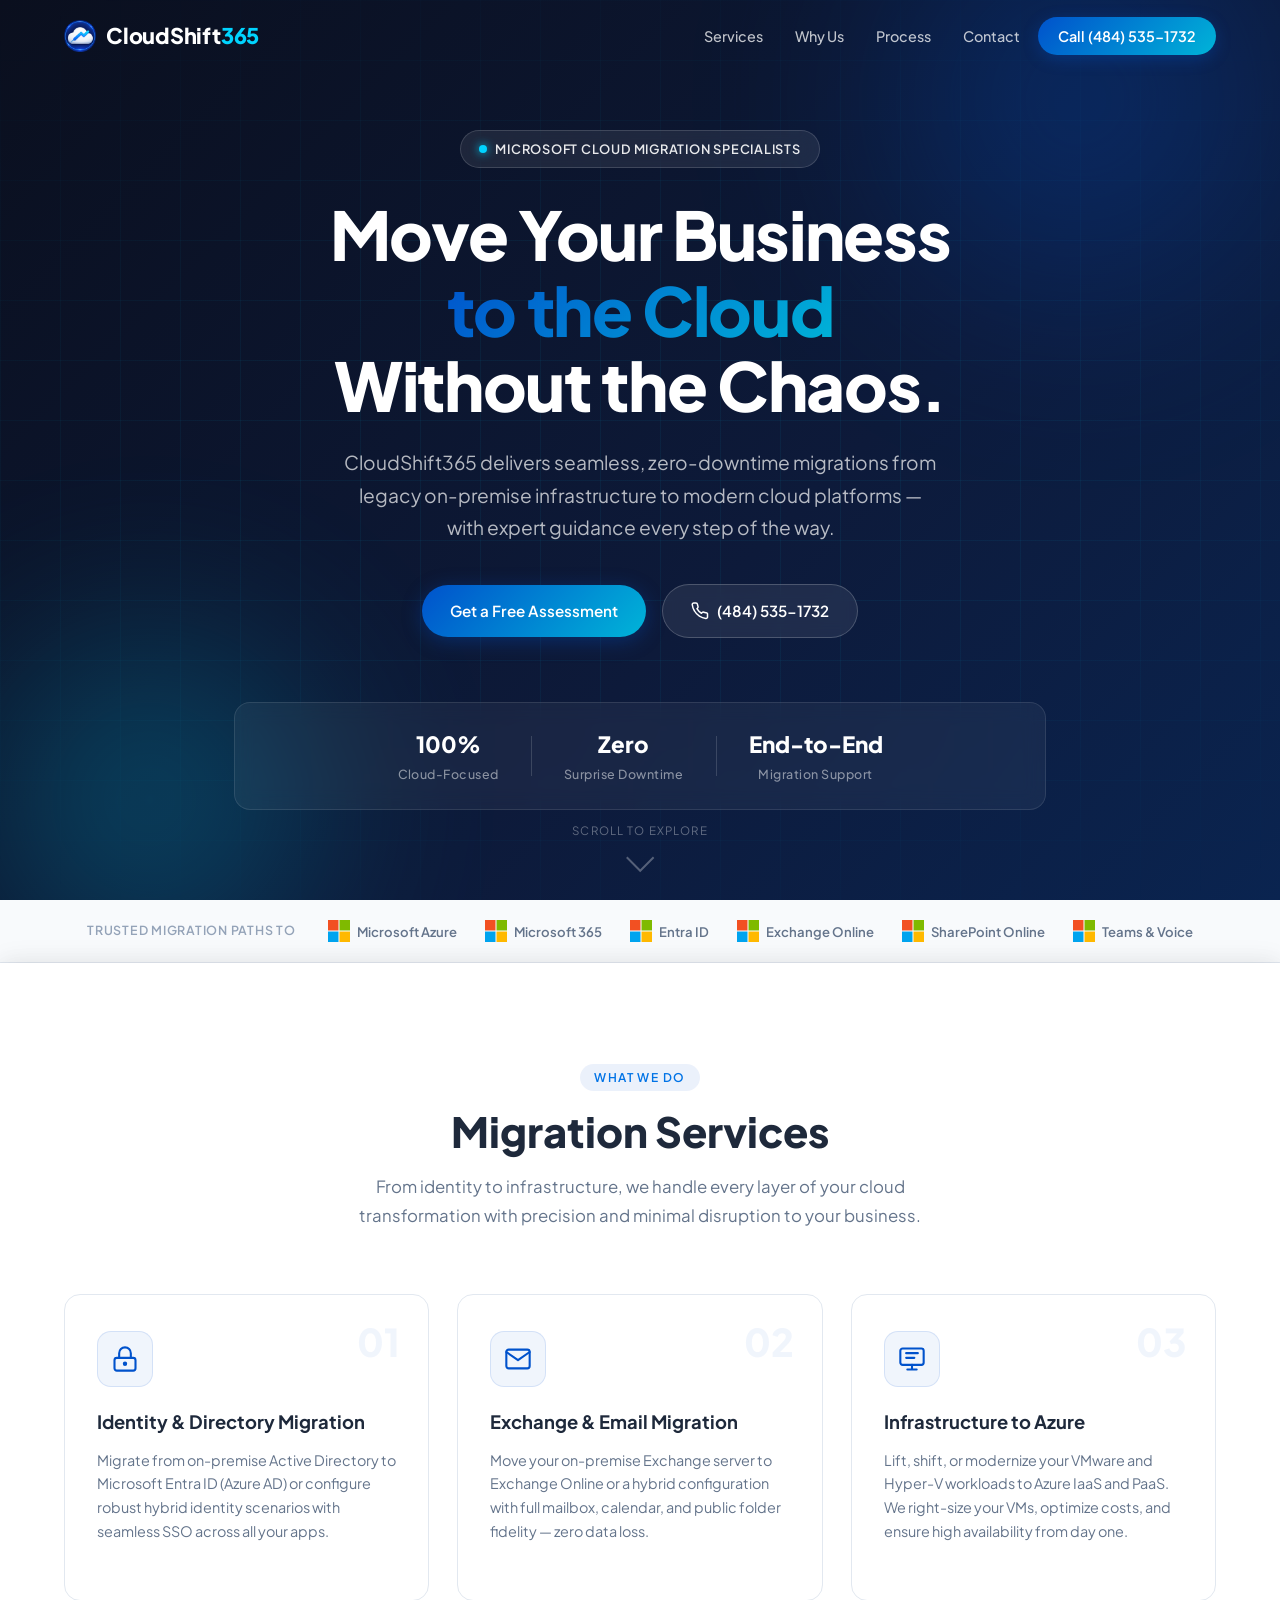
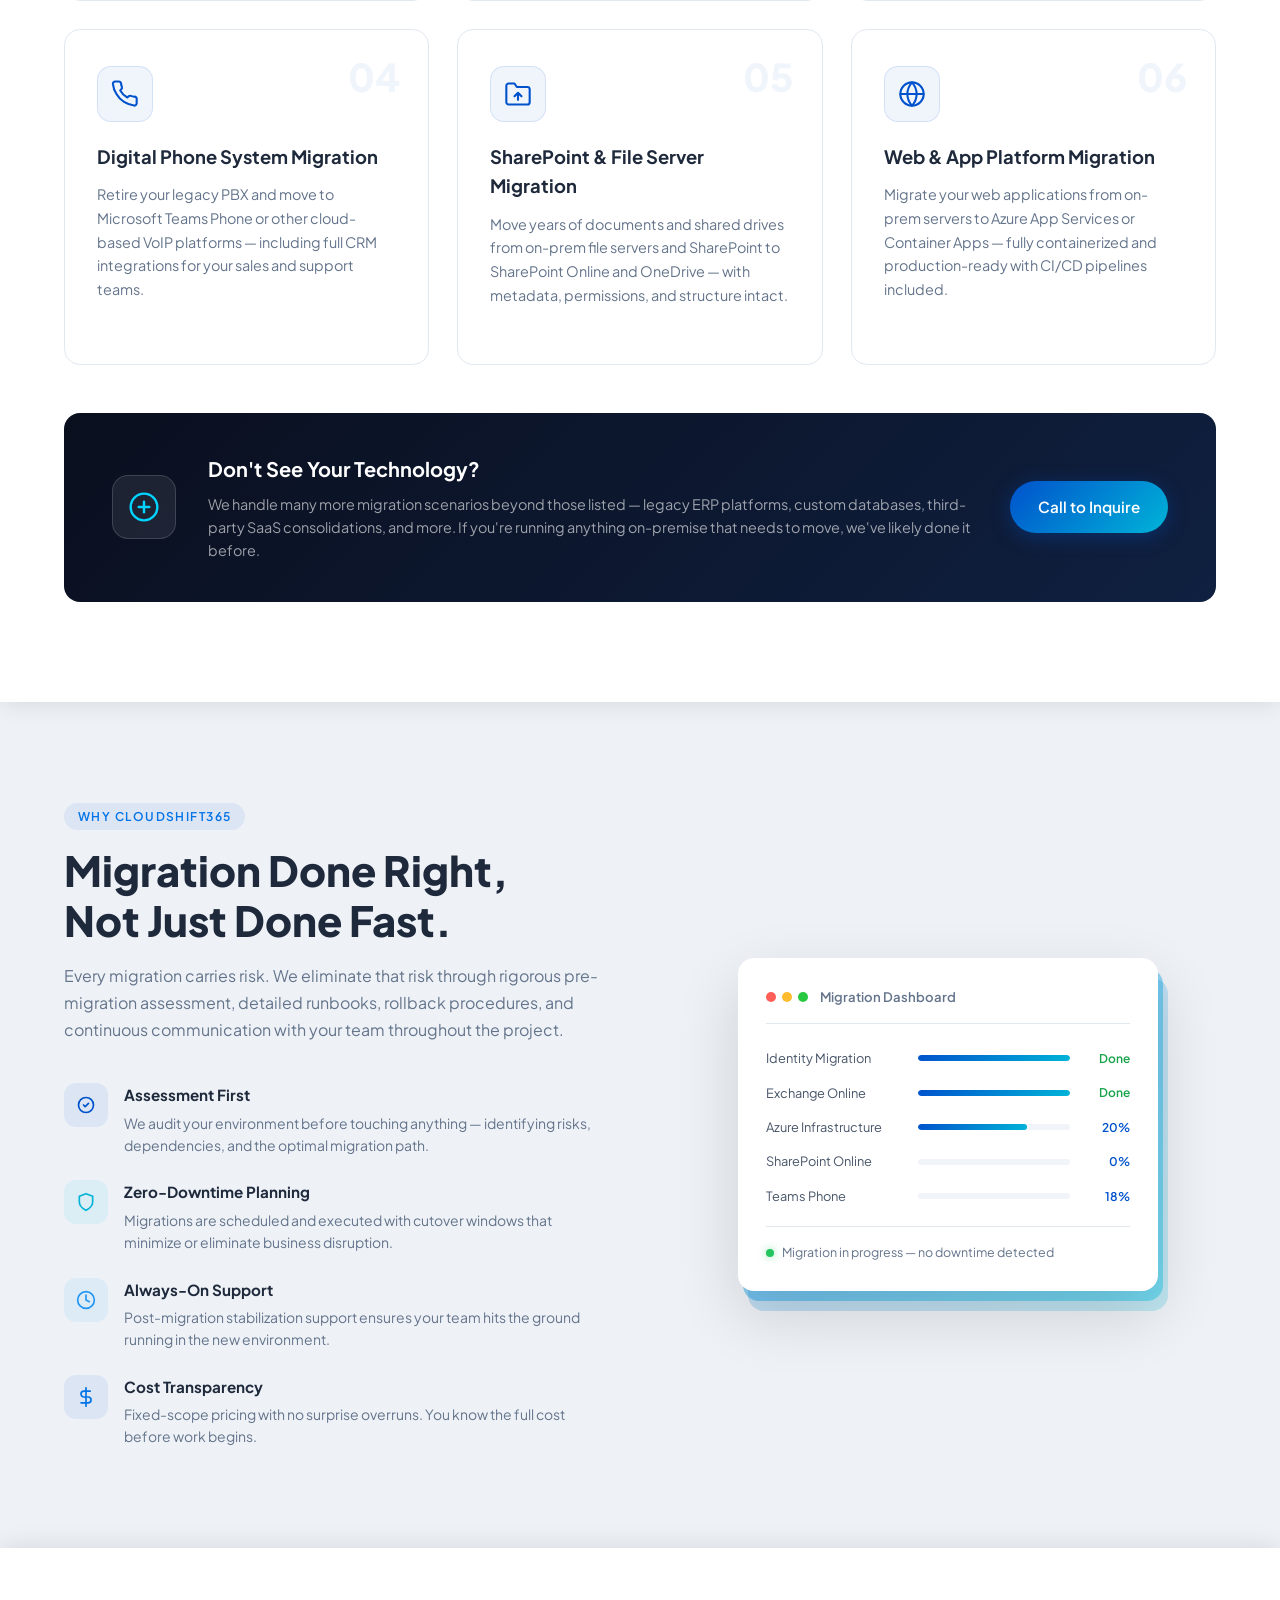
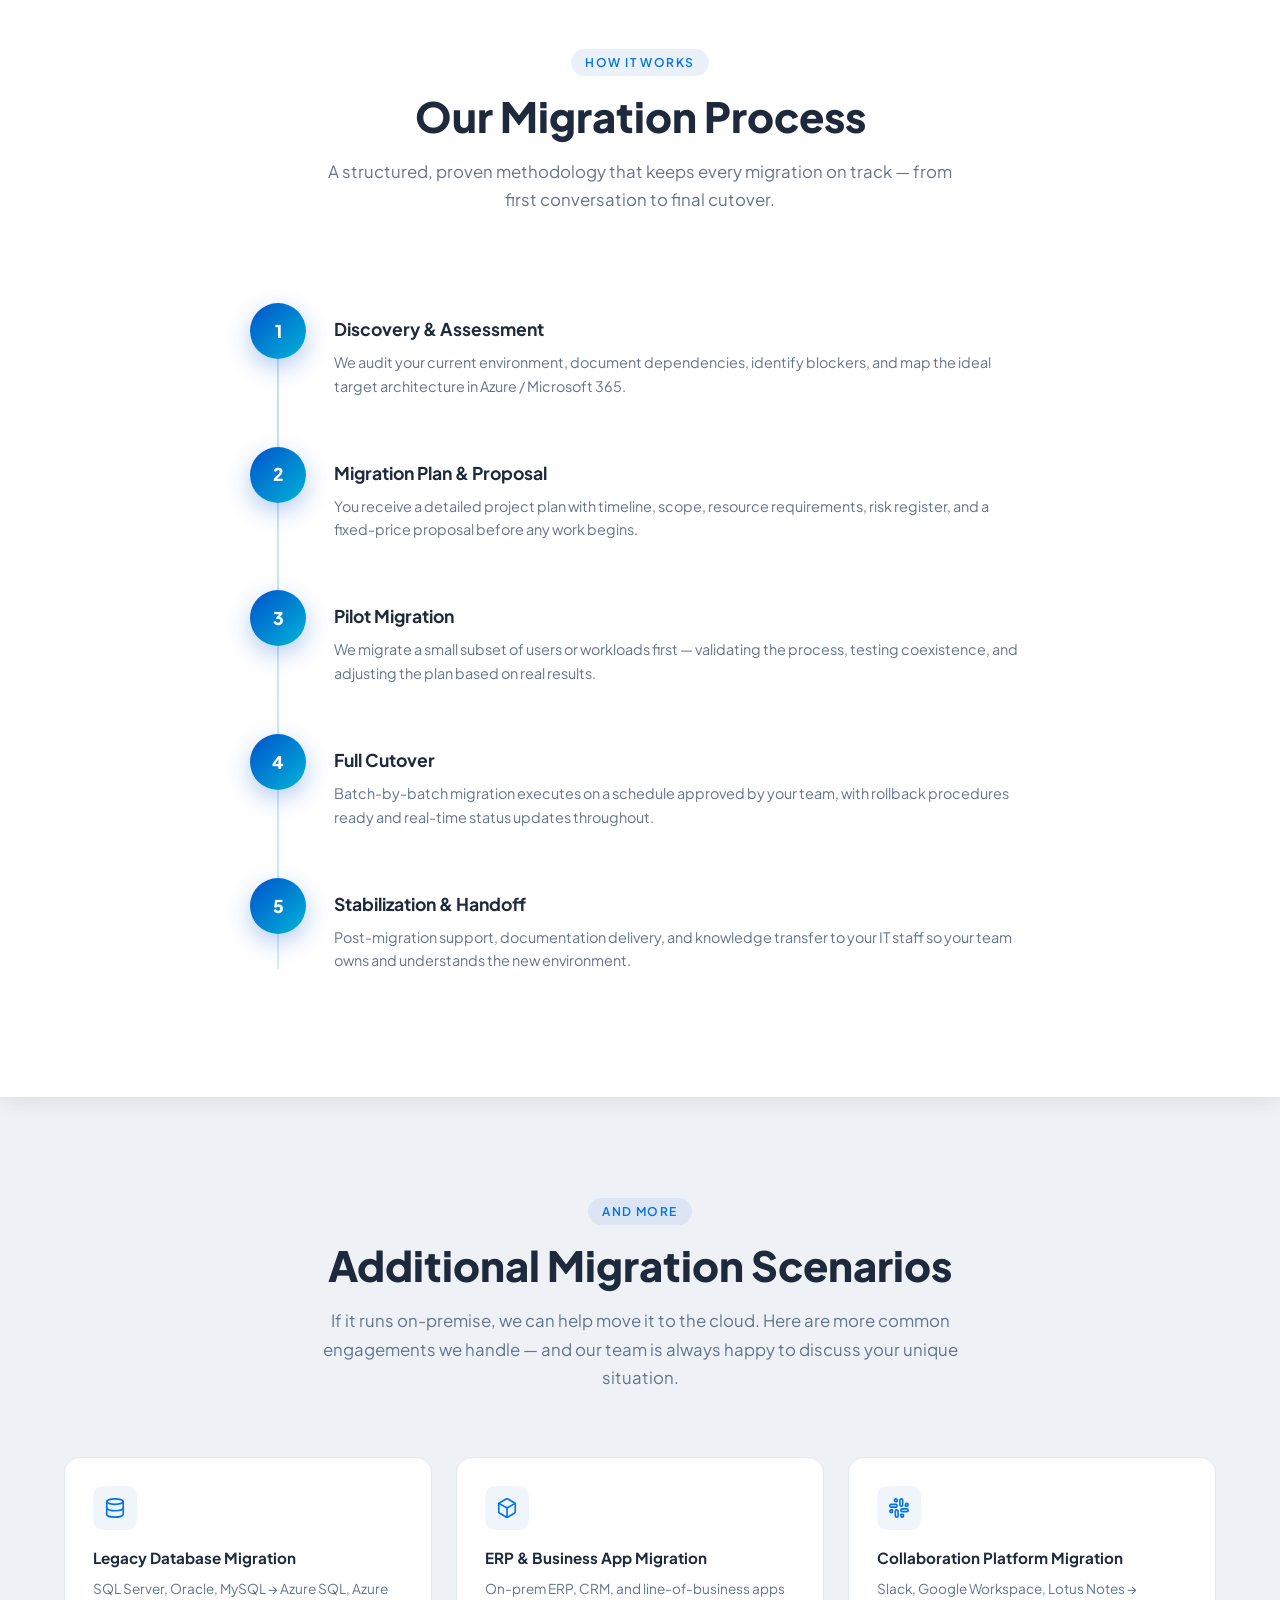
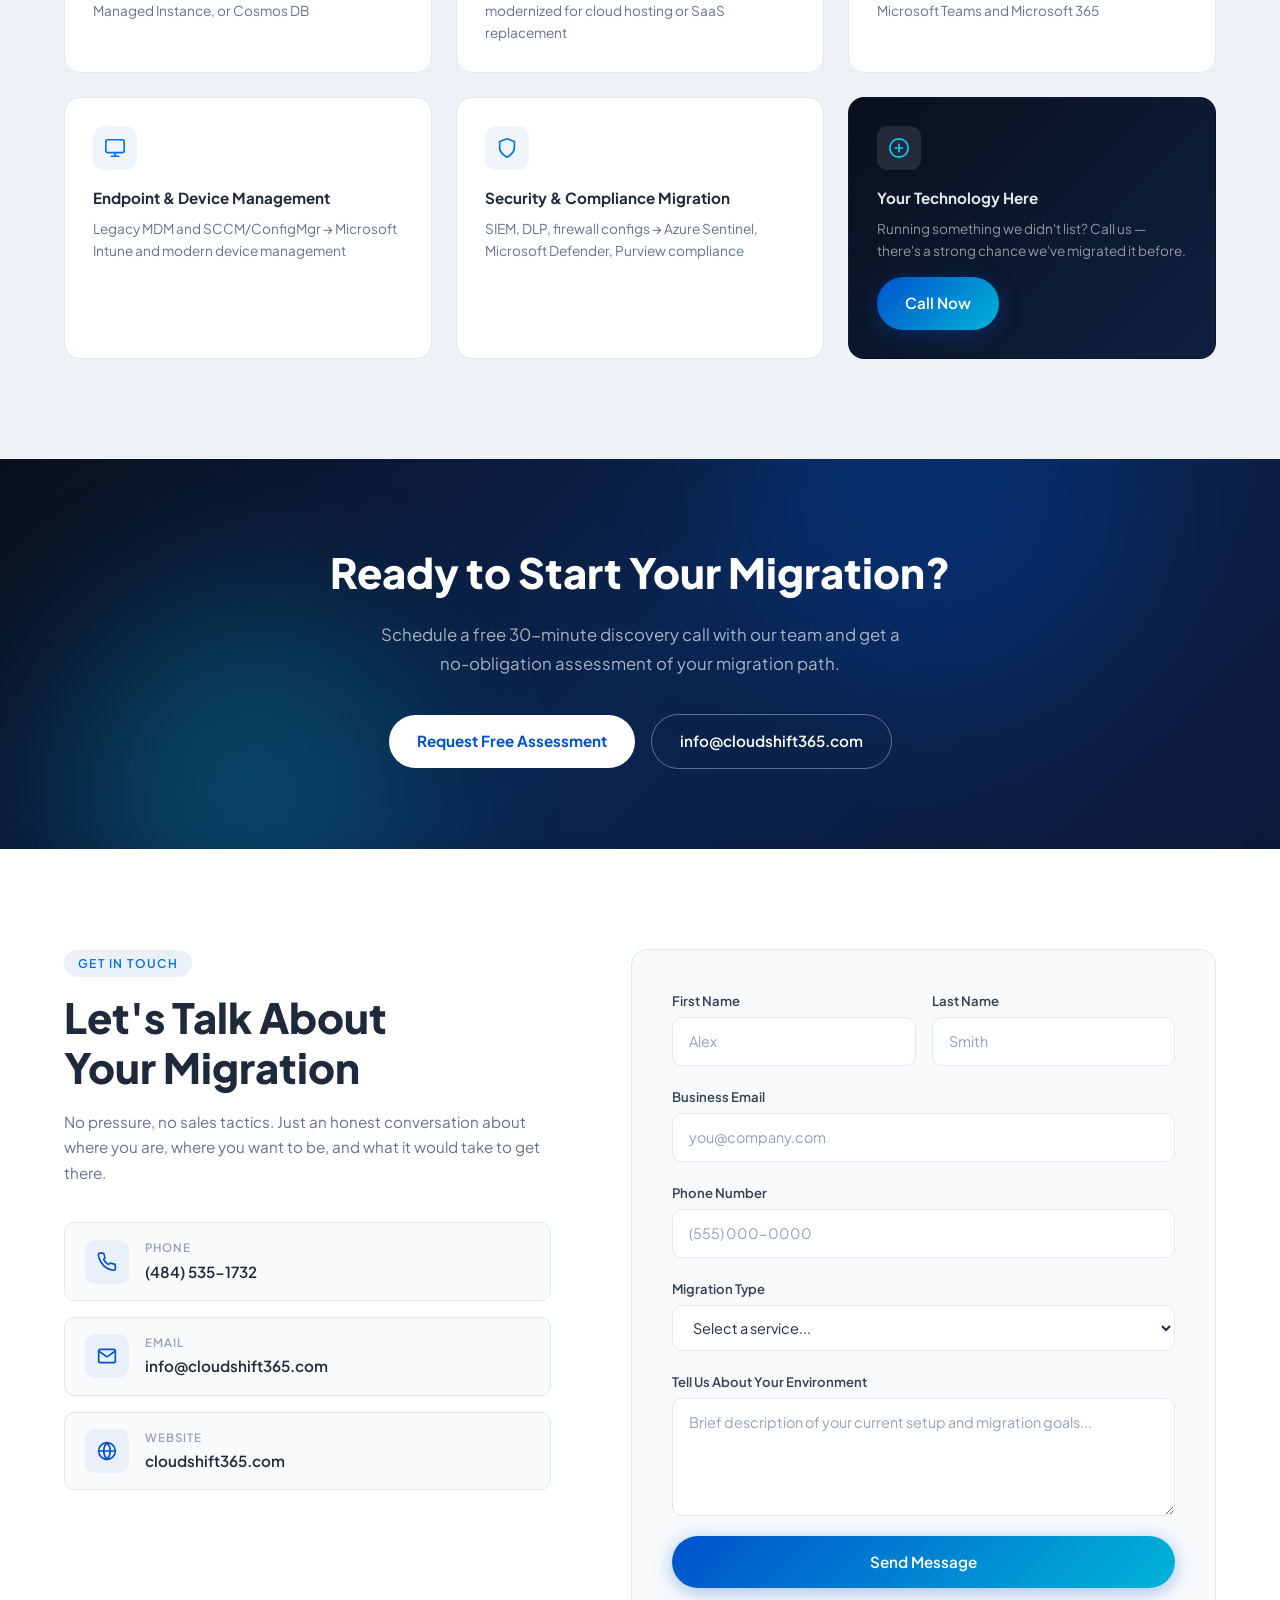
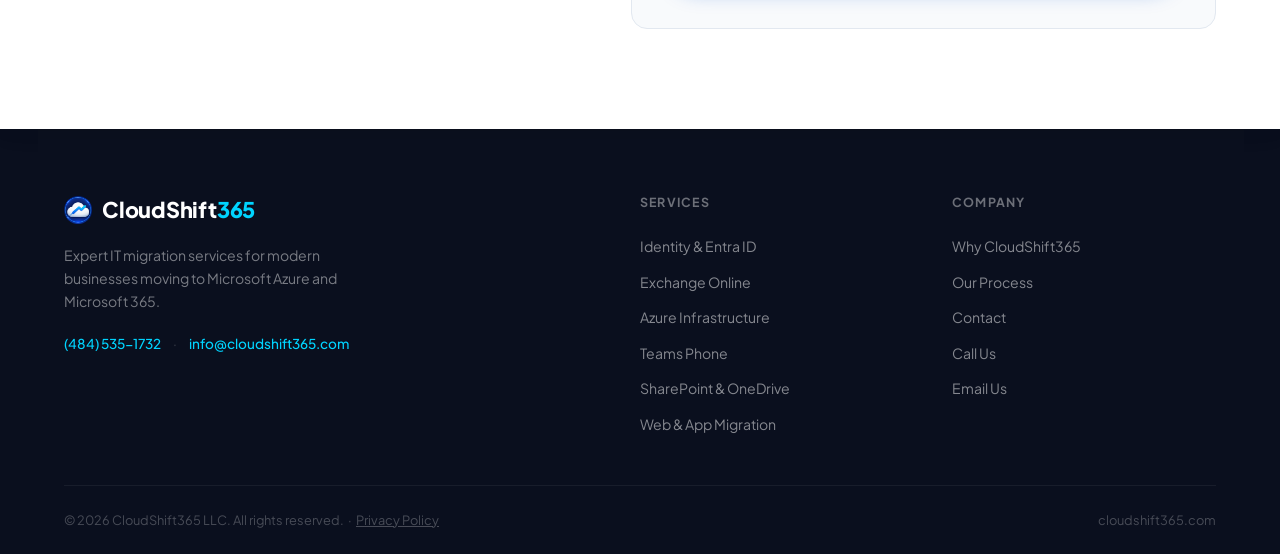
==== commit d8d63710: "SEO quick wins: meta description, schema, LinkedIn, geo targeting - Rewrite meta/OG/Twitter descript" ====
--- a/index.html
+++ b/index.html
@@ -3,8 +3,8 @@
 <head>
   <meta charset="UTF-8" />
   <meta name="viewport" content="width=device-width, initial-scale=1.0" />
-  <meta name="description" content="CloudShift365 — Expert IT migration services. Active Directory, Exchange, Azure infrastructure, VoIP, SharePoint, and web platform migrations." />
-  <title>CloudShift365 | IT Migration Experts</title>
+  <meta name="description" content="CloudShift365 helps small and mid-sized businesses move to Microsoft 365 and Azure — zero downtime, no in-house IT team needed. Serving Philadelphia, PA and businesses nationwide." />
+  <title>CloudShift365 | IT Migration Experts for Small Business</title>
 
   <!-- Favicon -->
   <link rel="icon" type="image/png" href="logo-circle.png" />
@@ -17,13 +17,13 @@
   <meta property="og:type" content="website" />
   <meta property="og:url" content="https://cloudshift365.com/" />
   <meta property="og:title" content="CloudShift365 | IT Migration Experts" />
-  <meta property="og:description" content="Seamless, zero-downtime migrations from legacy on-premise infrastructure to Microsoft Azure and Microsoft 365. Expert guidance every step of the way." />
+  <meta property="og:description" content="Zero-downtime migrations to Microsoft 365 and Azure for small and mid-sized businesses — no in-house IT team needed. Expert guidance every step of the way." />
   <meta property="og:image" content="https://cloudshift365.com/logo-circle.png" />
 
   <!-- Twitter Card -->
   <meta name="twitter:card" content="summary_large_image" />
   <meta name="twitter:title" content="CloudShift365 | IT Migration Experts" />
-  <meta name="twitter:description" content="Seamless, zero-downtime migrations from legacy on-premise infrastructure to Microsoft Azure and Microsoft 365." />
+  <meta name="twitter:description" content="Zero-downtime migrations to Microsoft 365 and Azure for small and mid-sized businesses — no in-house IT team needed." />
   <meta name="twitter:image" content="https://cloudshift365.com/logo-circle.png" />
   <link rel="preconnect" href="https://fonts.googleapis.com" />
   <link rel="preconnect" href="https://fonts.gstatic.com" crossorigin />
@@ -37,24 +37,36 @@
   <script type="application/ld+json">
   {
     "@context": "https://schema.org",
-    "@type": "LocalBusiness",
+    "@type": "ProfessionalService",
     "name": "CloudShift365",
-    "description": "Expert IT migration services for businesses moving from on-premise infrastructure to Microsoft Azure and Microsoft 365.",
+    "description": "Expert IT migration services helping small and mid-sized businesses move from on-premise infrastructure to Microsoft Azure and Microsoft 365 — with zero downtime.",
     "url": "https://cloudshift365.com",
     "telephone": "+14845351732",
     "email": "info@cloudshift365.com",
     "logo": "https://cloudshift365.com/logo-circle.png",
-    "sameAs": [],
+    "address": {
+      "@type": "PostalAddress",
+      "addressLocality": "Philadelphia",
+      "addressRegion": "PA",
+      "addressCountry": "US"
+    },
+    "areaServed": [
+      { "@type": "State", "name": "Pennsylvania" },
+      { "@type": "Country", "name": "United States" }
+    ],
+    "sameAs": [
+      "https://www.linkedin.com/company/cloudshift365/"
+    ],
     "hasOfferCatalog": {
       "@type": "OfferCatalog",
       "name": "IT Migration Services",
       "itemListElement": [
+        { "@type": "Offer", "itemOffered": { "@type": "Service", "name": "Microsoft 365 Migration for Small Business" } },
+        { "@type": "Offer", "itemOffered": { "@type": "Service", "name": "Azure Cloud Migration" } },
         { "@type": "Offer", "itemOffered": { "@type": "Service", "name": "Identity & Directory Migration" } },
         { "@type": "Offer", "itemOffered": { "@type": "Service", "name": "Exchange & Email Migration" } },
-        { "@type": "Offer", "itemOffered": { "@type": "Service", "name": "Infrastructure to Azure" } },
         { "@type": "Offer", "itemOffered": { "@type": "Service", "name": "Digital Phone System Migration" } },
-        { "@type": "Offer", "itemOffered": { "@type": "Service", "name": "SharePoint & File Server Migration" } },
-        { "@type": "Offer", "itemOffered": { "@type": "Service", "name": "Web & App Platform Migration" } }
+        { "@type": "Offer", "itemOffered": { "@type": "Service", "name": "SharePoint & File Server Migration" } }
       ]
     }
   }
--- a/styles.css
+++ b/styles.css
@@ -533,10 +533,10 @@
 }
 
 .service-card:hover .service-num { opacity: 0; }
-.service-card:hover .service-features { position: relative; z-index: 1; }
+.service-card:hover .service-features { position: relative; z-index: 1; max-height: 300px; opacity: 1; margin-bottom: 24px; }
 .service-card:hover .service-features li { color: rgba(255,255,255,.75); }
 .service-card:hover .service-features li::before { background: rgba(255,255,255,.5); }
-.service-card:hover .service-link { color: var(--white); position: relative; z-index: 1; }
+.service-card:hover .service-link { color: var(--white); position: relative; z-index: 1; max-height: 32px; opacity: 1; }
 
 .service-icon {
   width: 56px; height: 56px;
@@ -585,9 +585,13 @@
 }
 
 .service-features {
-  margin-bottom: 24px;
+  margin-bottom: 0;
   position: relative;
   z-index: 1;
+  max-height: 0;
+  overflow: hidden;
+  opacity: 0;
+  transition: max-height 0.45s ease, opacity 0.3s ease 0.05s, margin-bottom 0.45s ease;
 }
 
 .service-features li {
@@ -616,7 +620,11 @@
   color: var(--blue-500);
   position: relative;
   z-index: 1;
-  transition: color var(--transition);
+  display: block;
+  max-height: 0;
+  overflow: hidden;
+  opacity: 0;
+  transition: color var(--transition), max-height 0.3s ease 0.2s, opacity 0.3s ease 0.2s;
 }
 
 /* Additional migrations CTA */
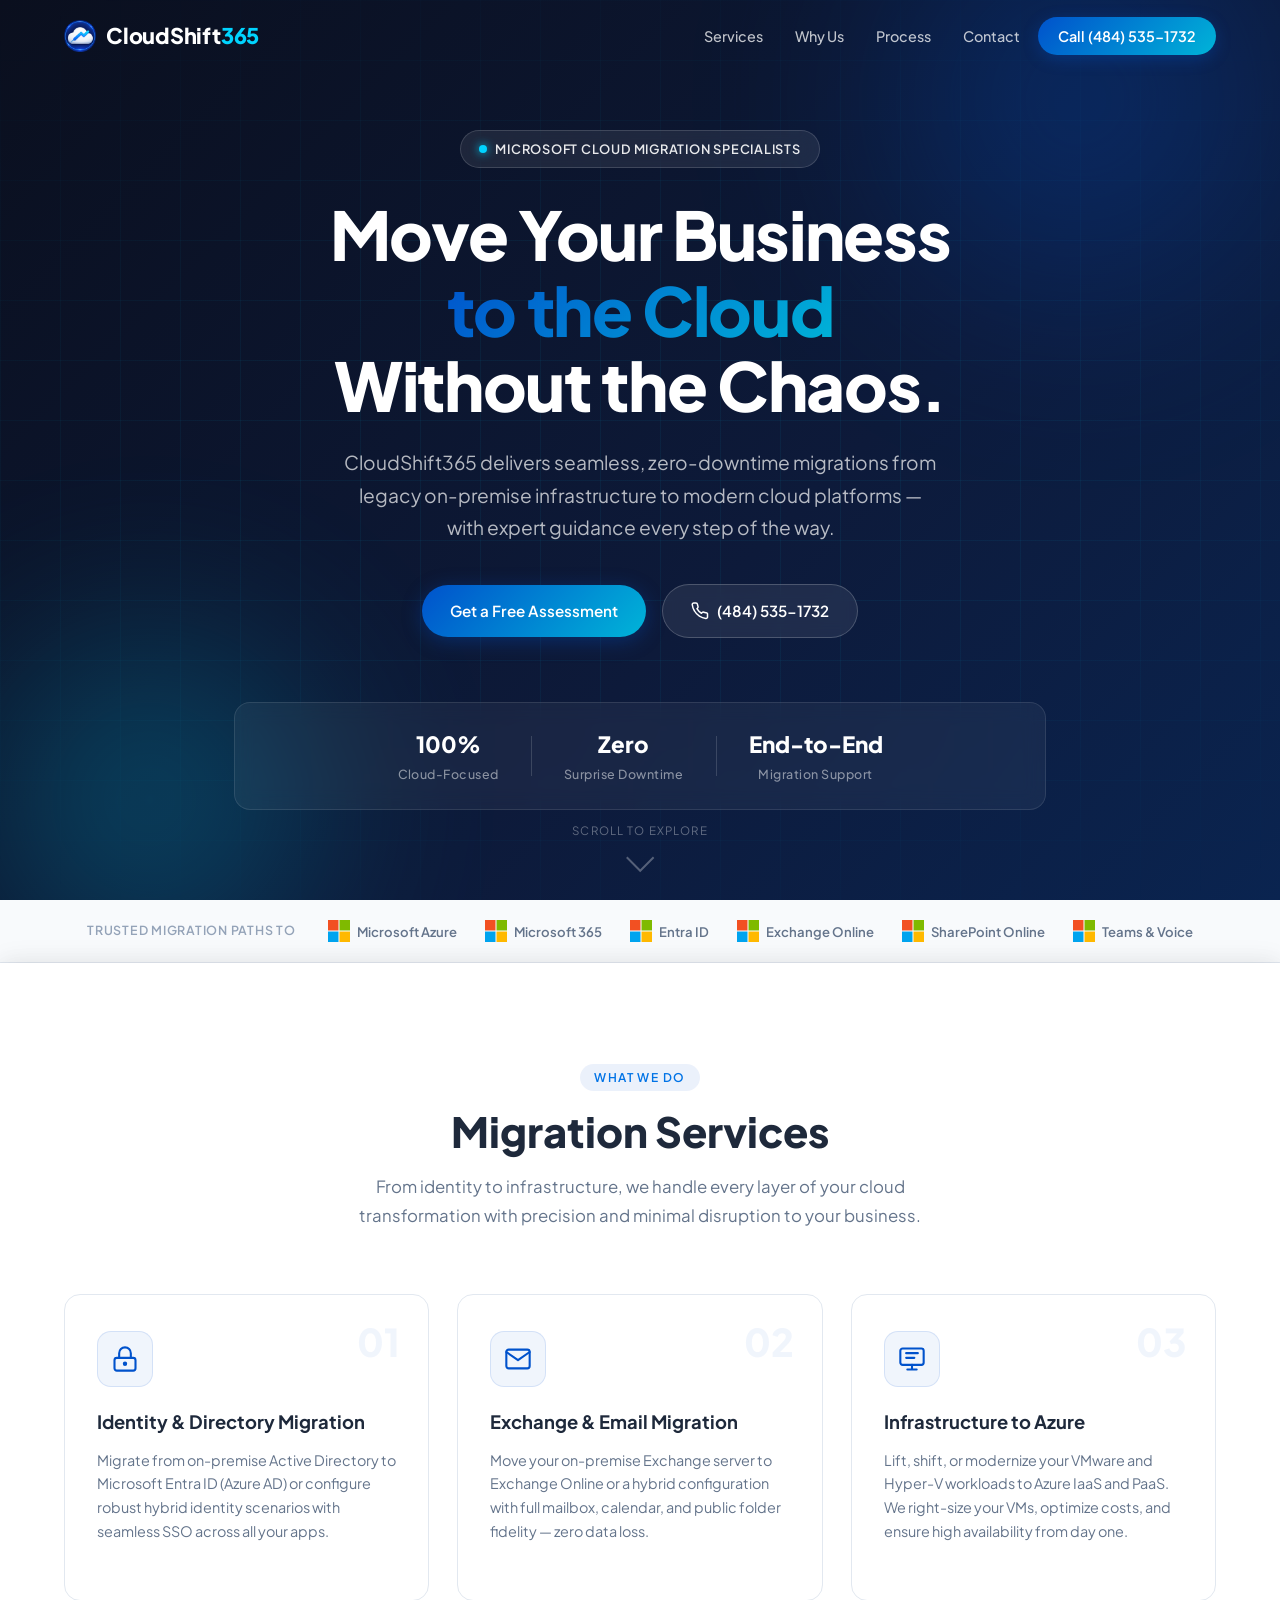
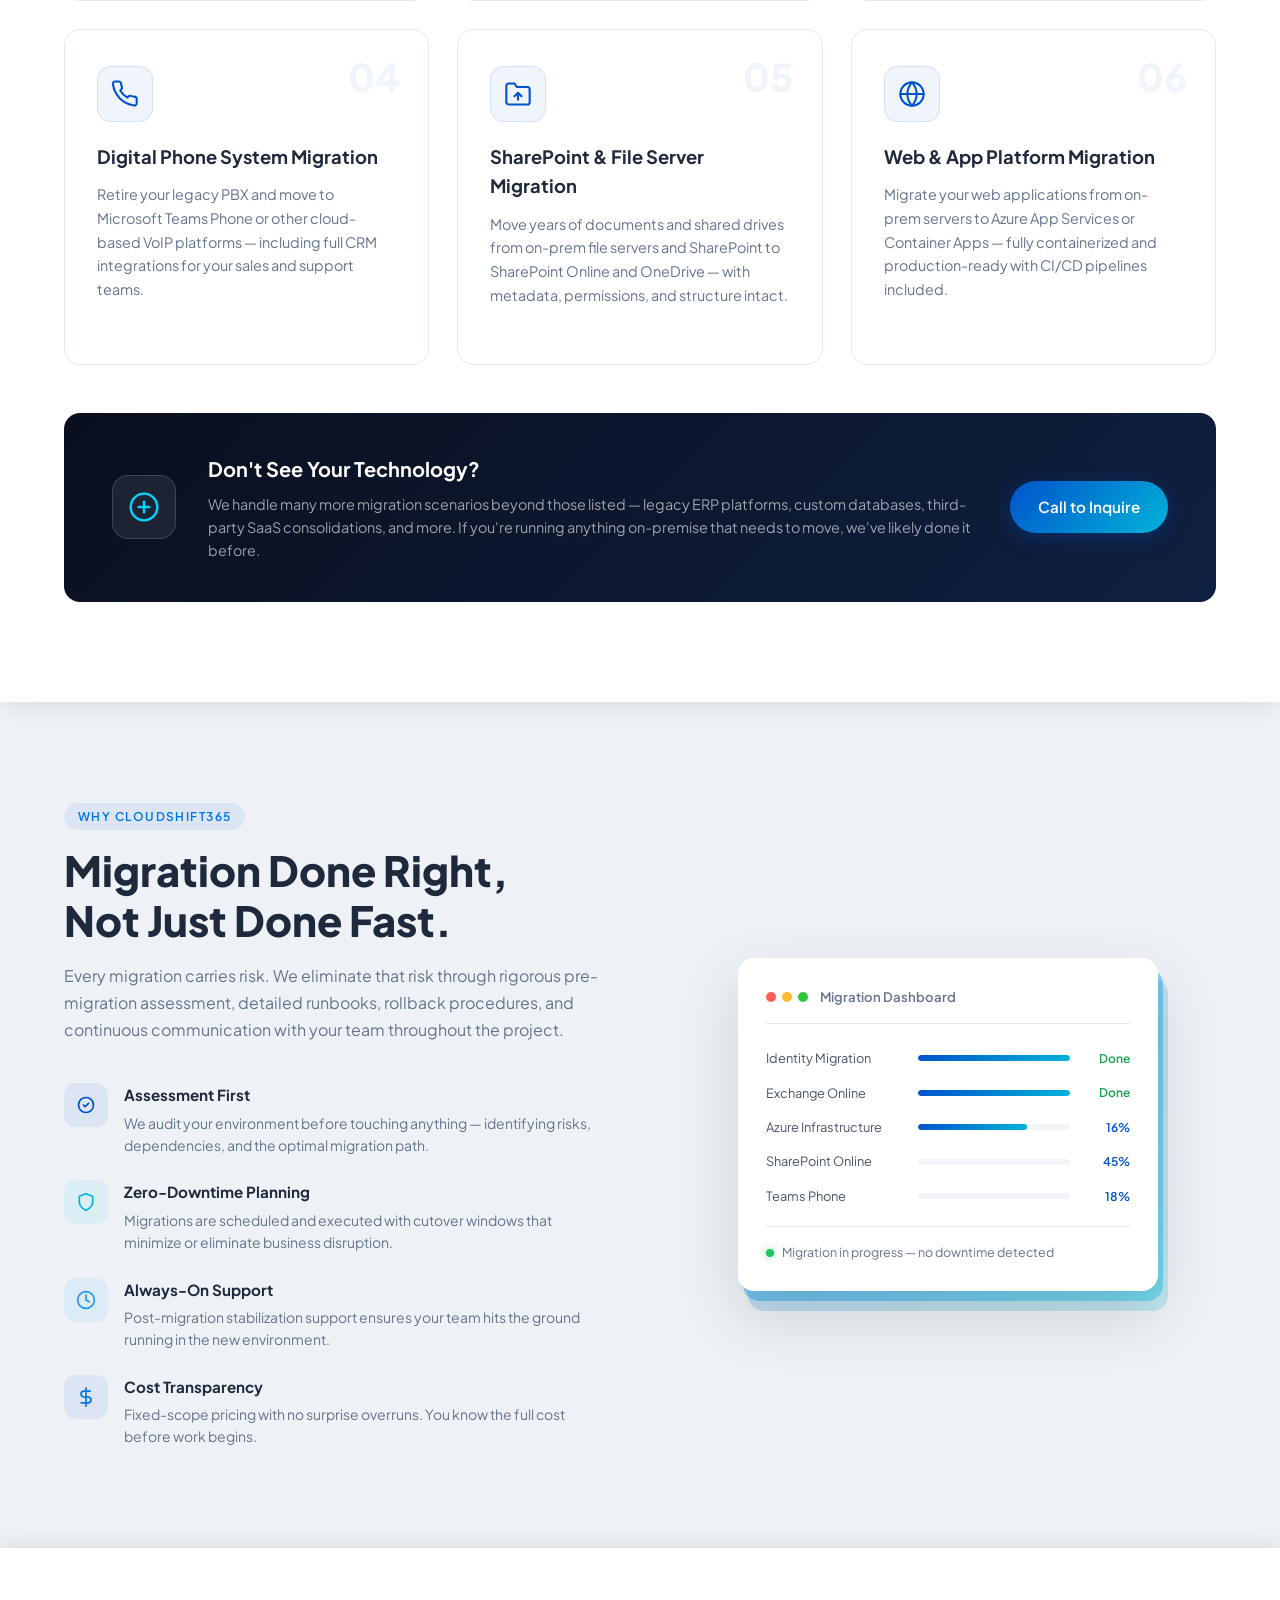
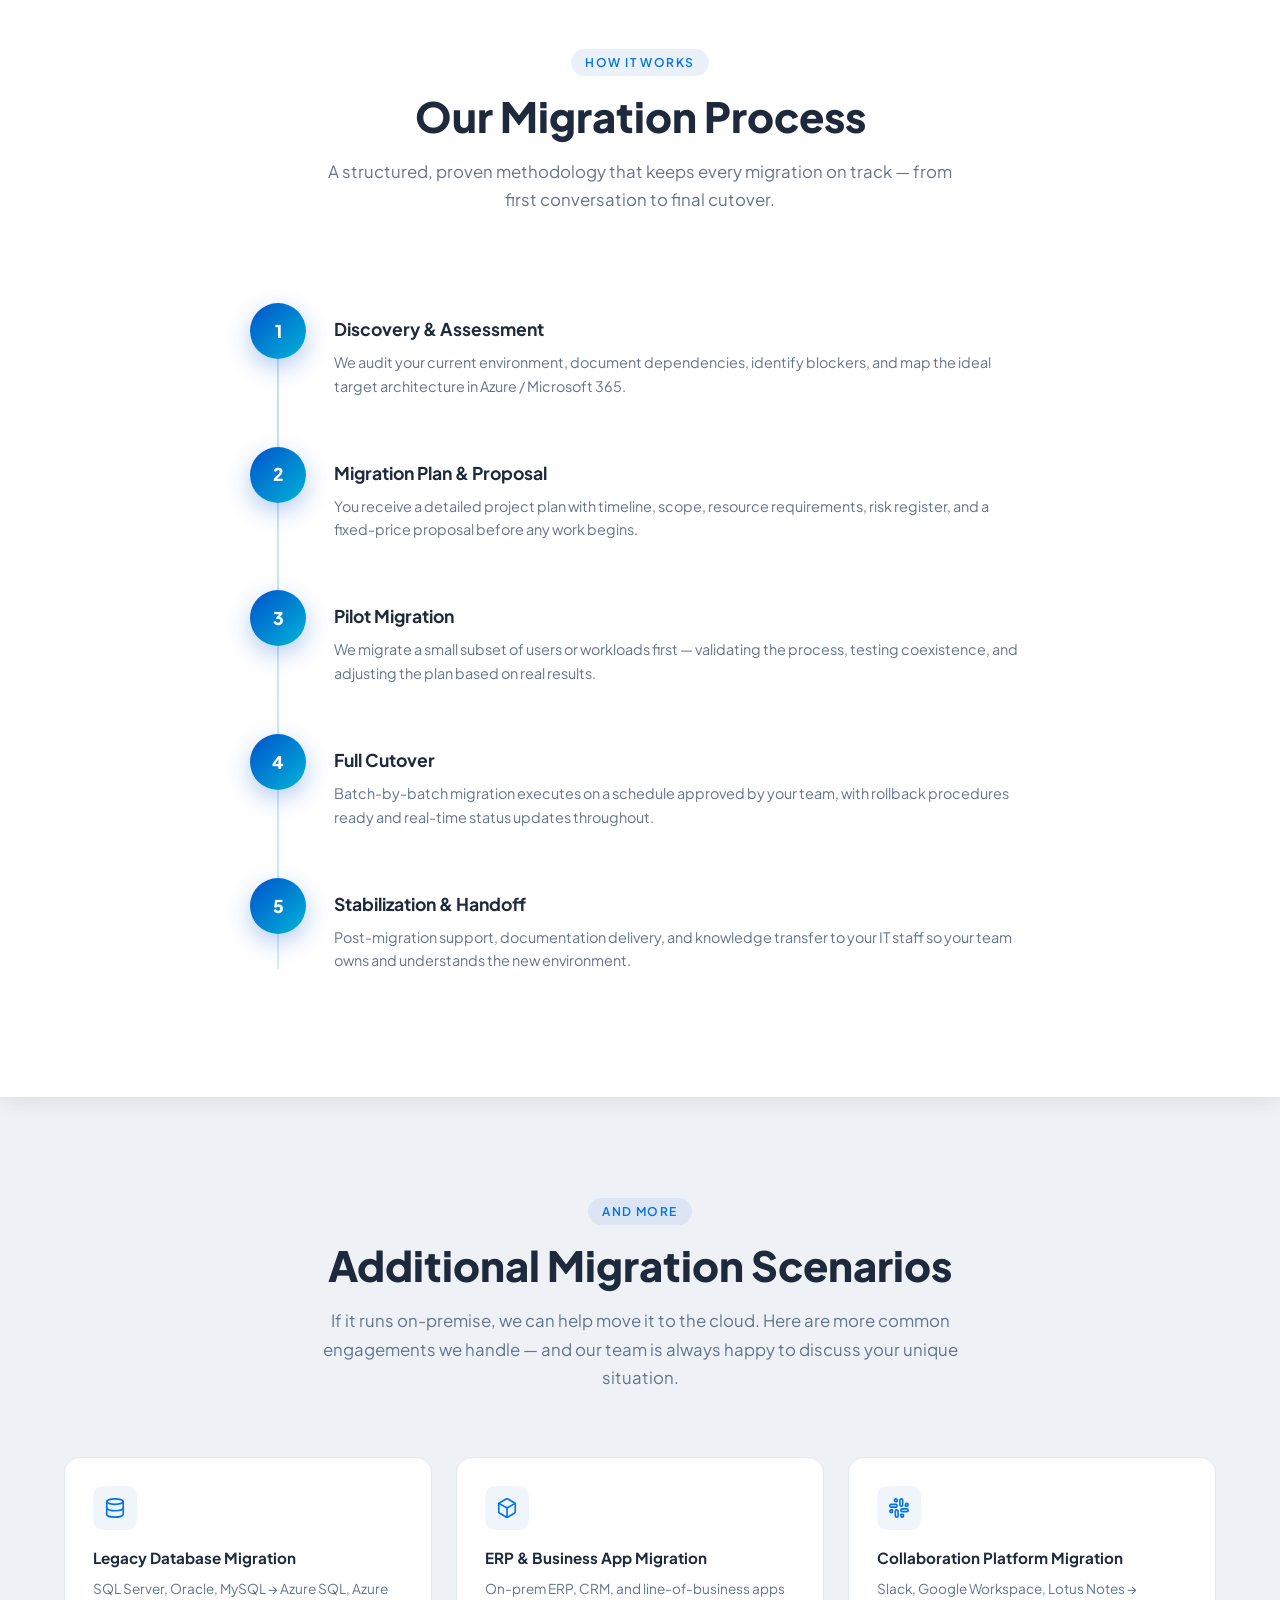
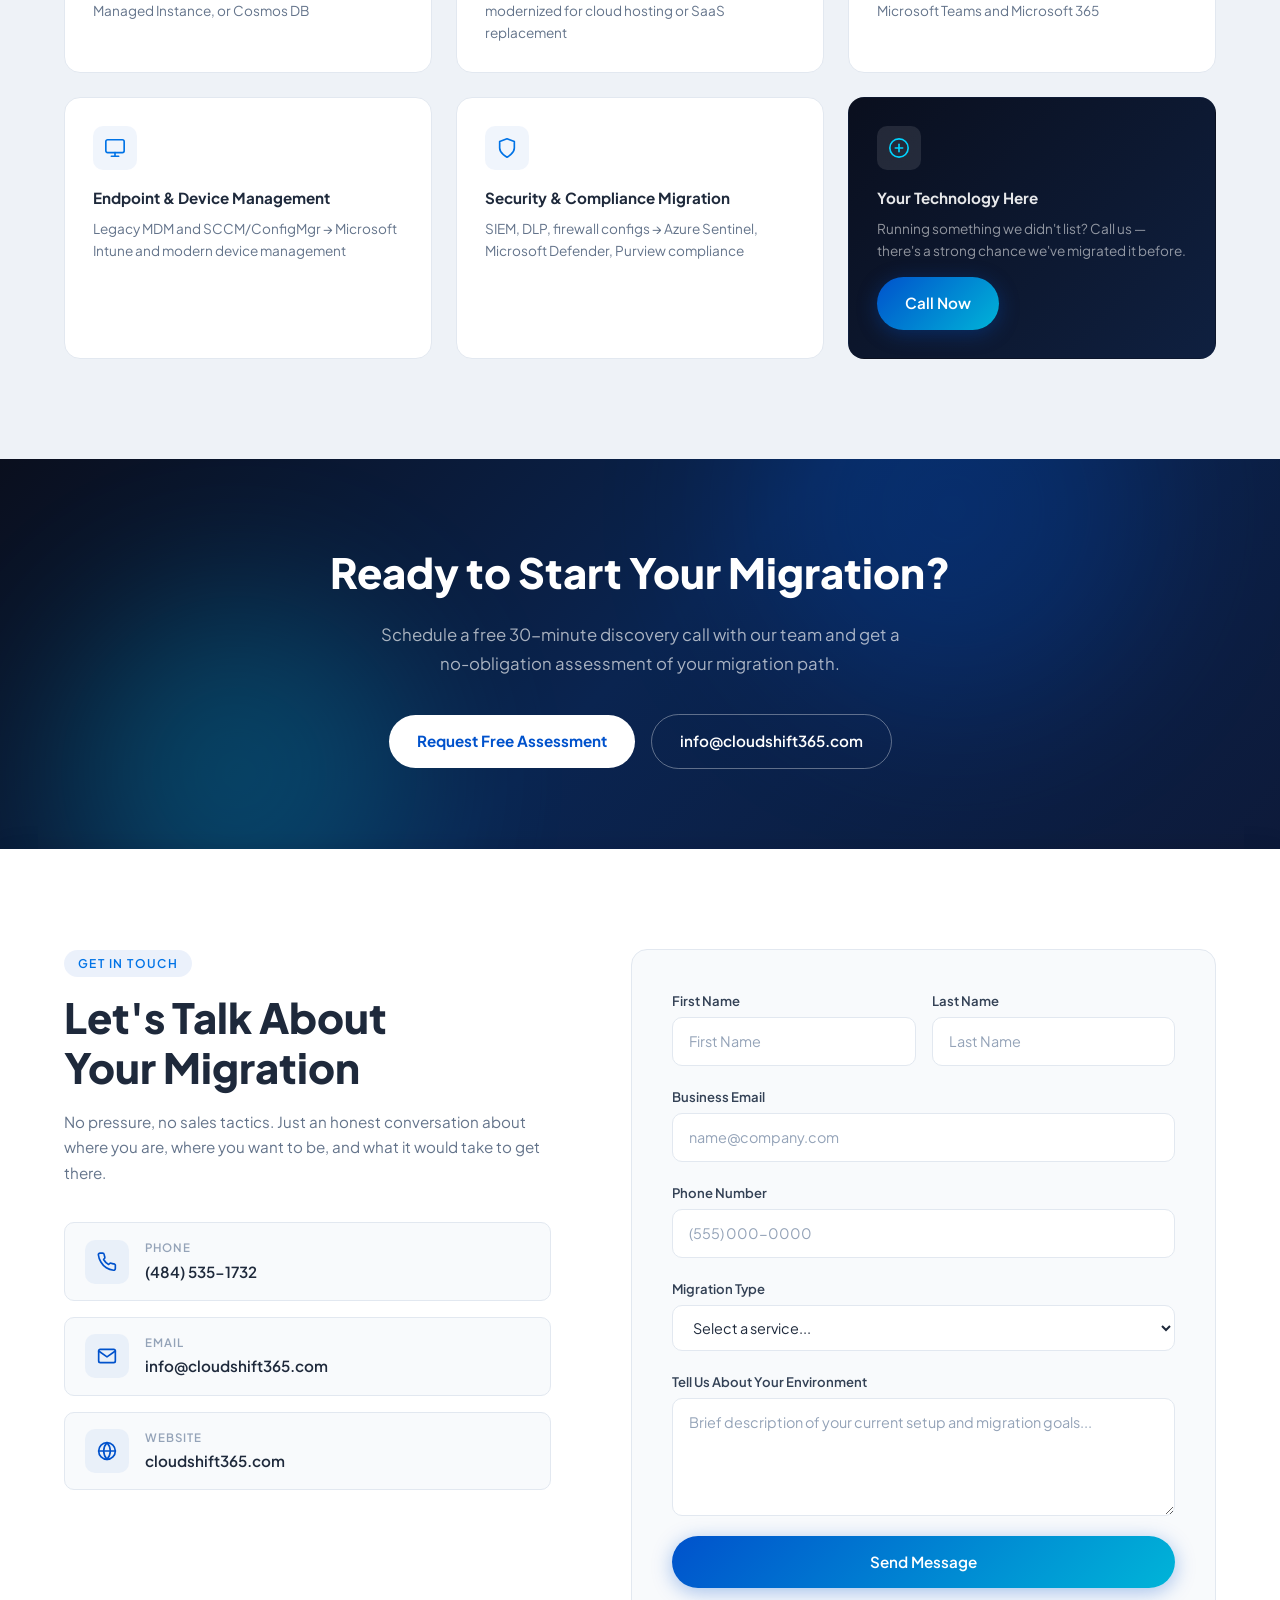
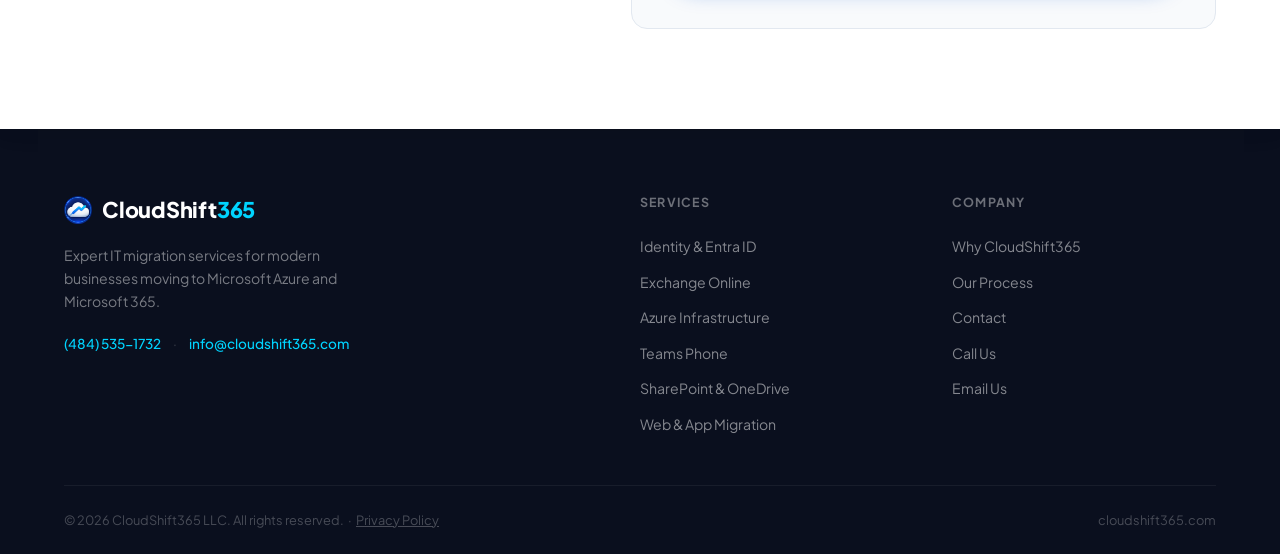
==== commit 97713722: "Update contact form placeholder text - First name → First Name - Last name → Last Name - you@company" ====
--- a/index.html
+++ b/index.html
@@ -581,16 +581,16 @@
             <div class="form-row">
               <div class="form-group">
                 <label for="firstName">First Name</label>
-                <input type="text" id="firstName" name="firstName" required placeholder="Alex" />
+                <input type="text" id="firstName" name="firstName" required placeholder="First Name" />
               </div>
               <div class="form-group">
                 <label for="lastName">Last Name</label>
-                <input type="text" id="lastName" name="lastName" required placeholder="Smith" />
+                <input type="text" id="lastName" name="lastName" required placeholder="Last Name" />
               </div>
             </div>
             <div class="form-group">
               <label for="email">Business Email</label>
-              <input type="email" id="email" name="email" required placeholder="you@company.com" />
+              <input type="email" id="email" name="email" required placeholder="name@company.com" />
             </div>
             <div class="form-group">
               <label for="phone">Phone Number</label>
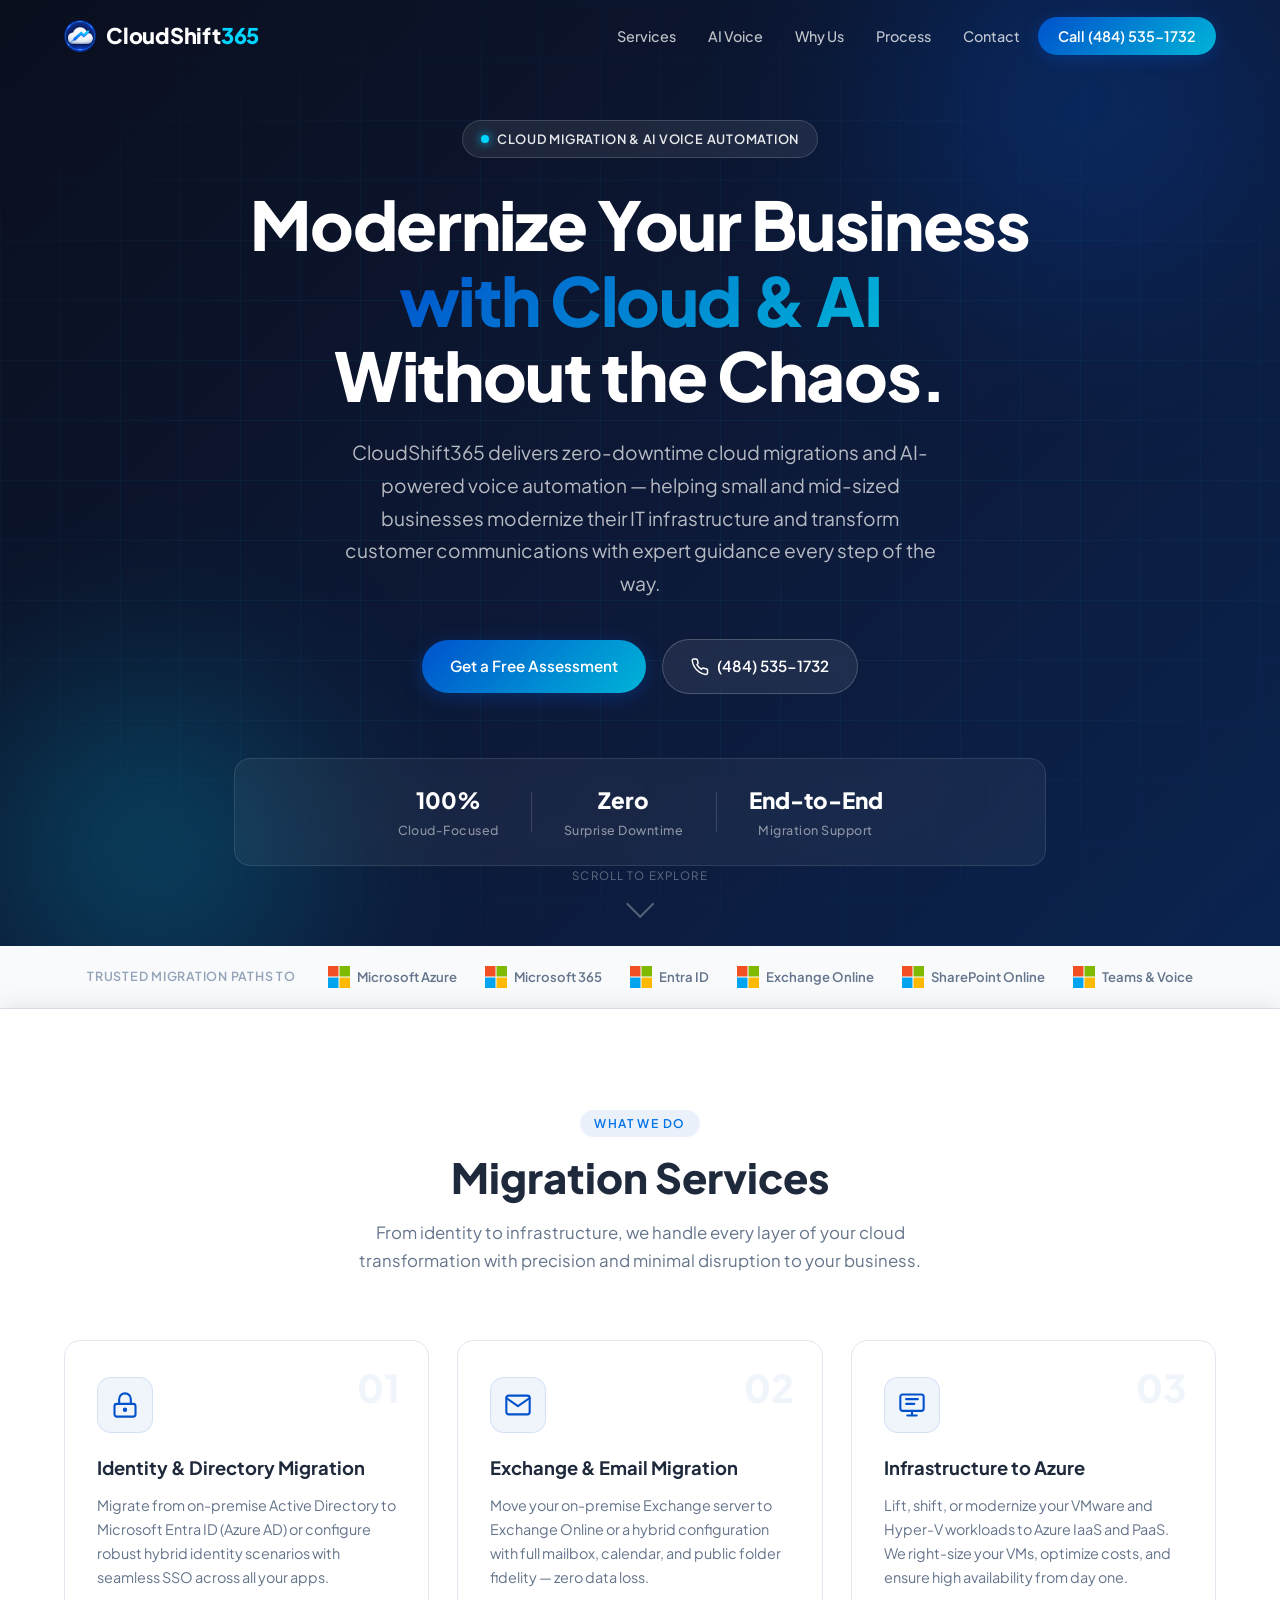
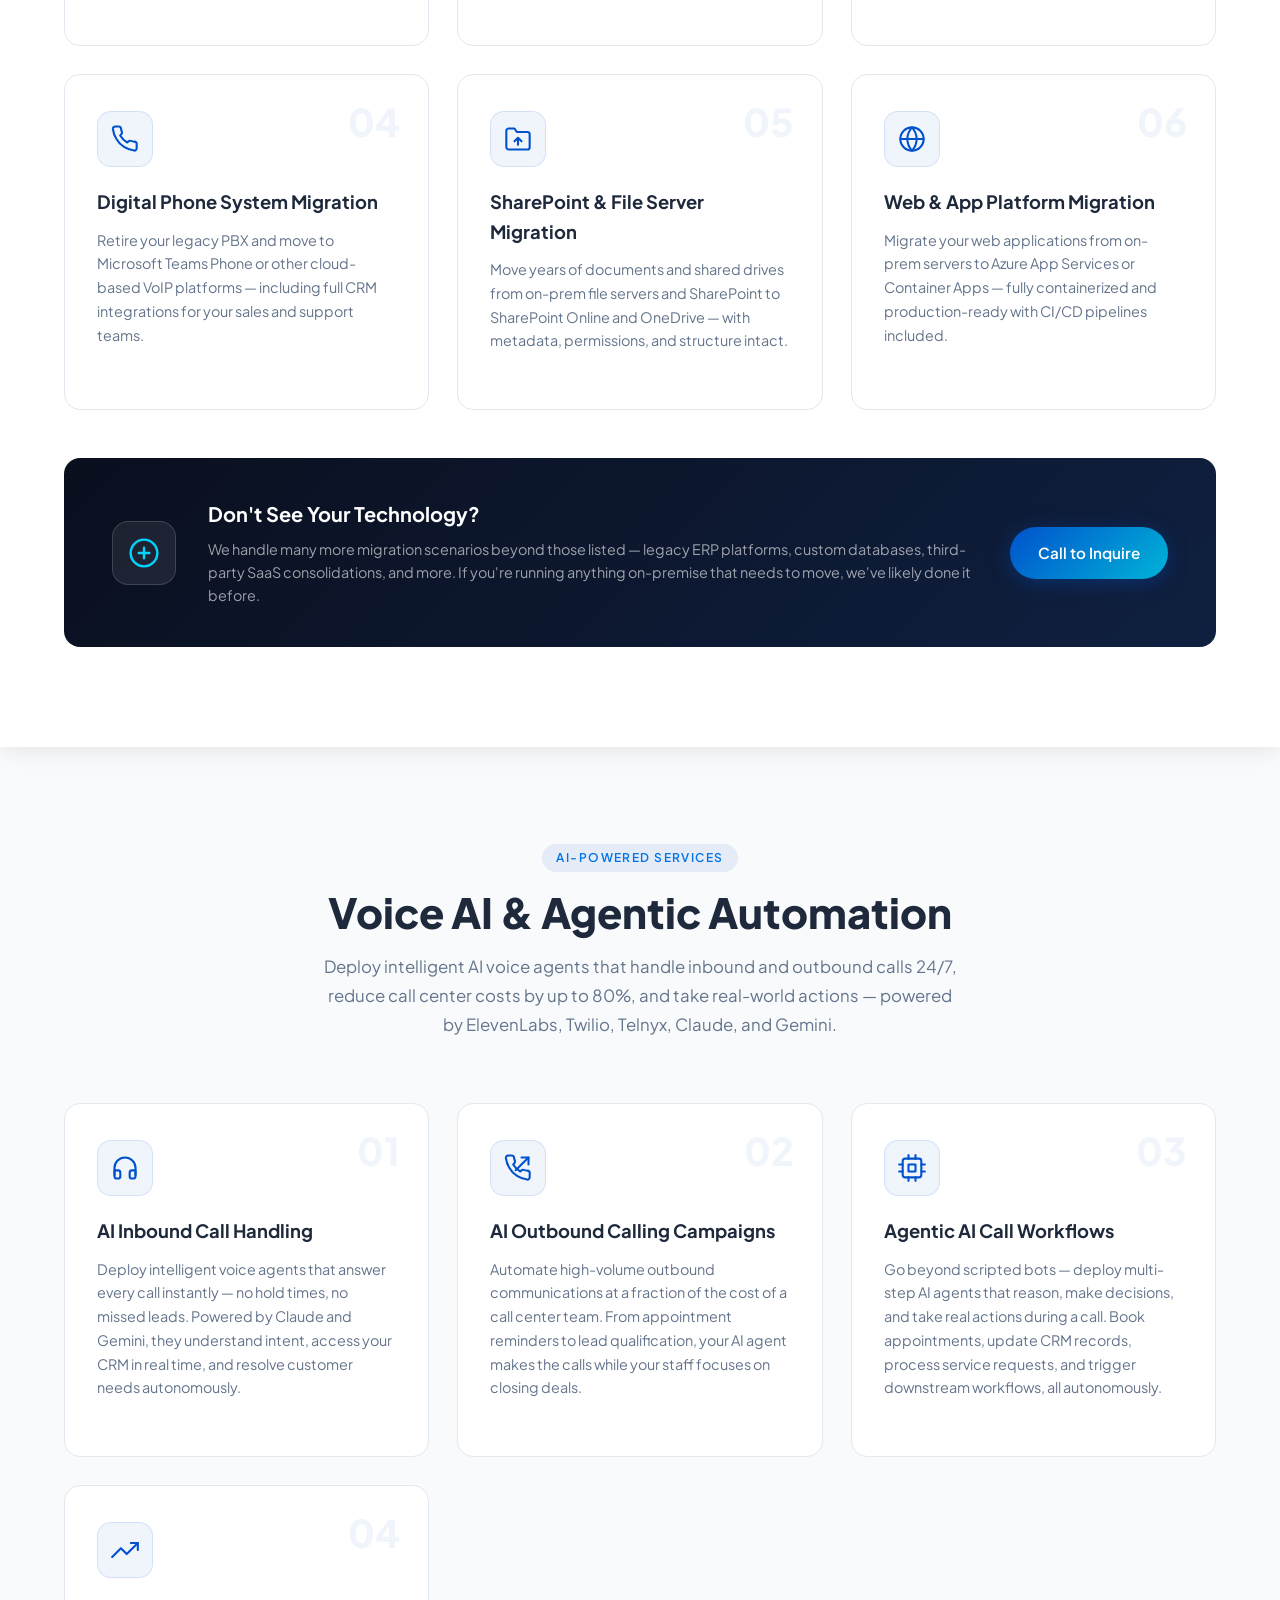
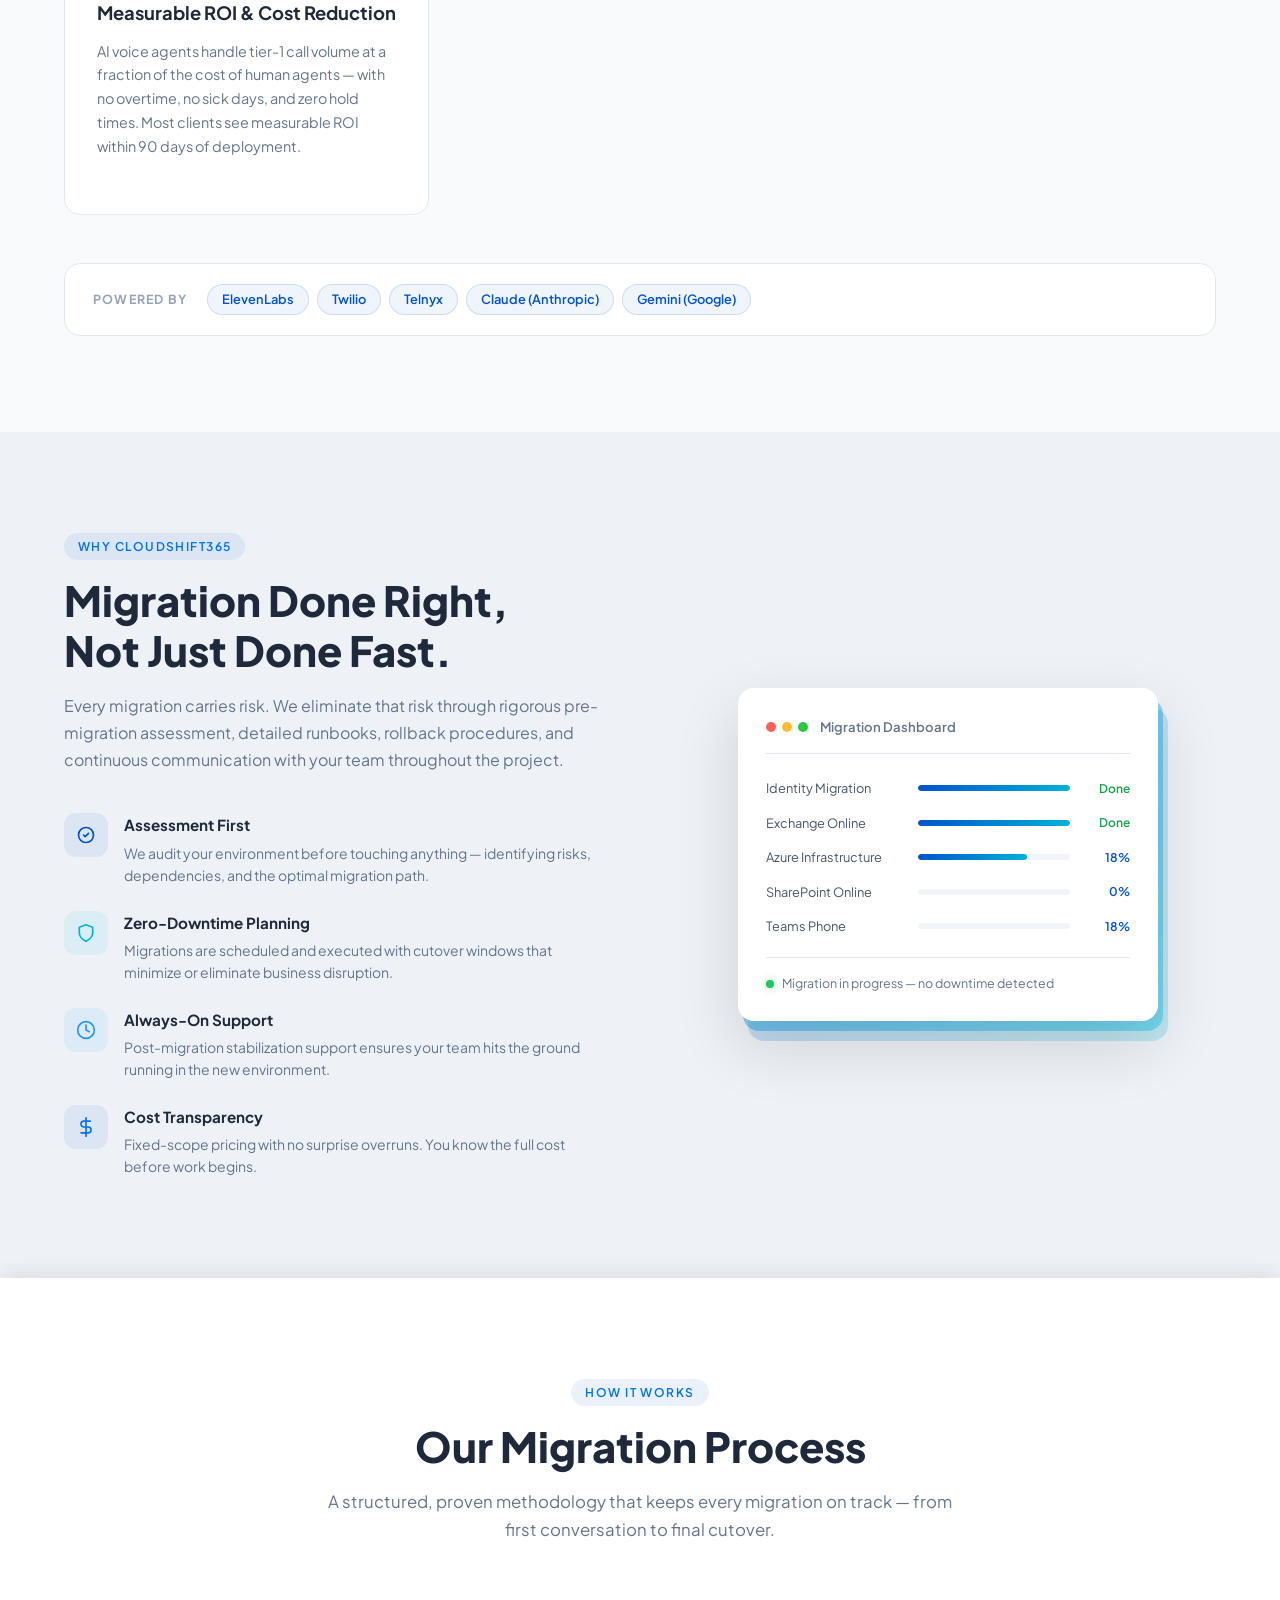
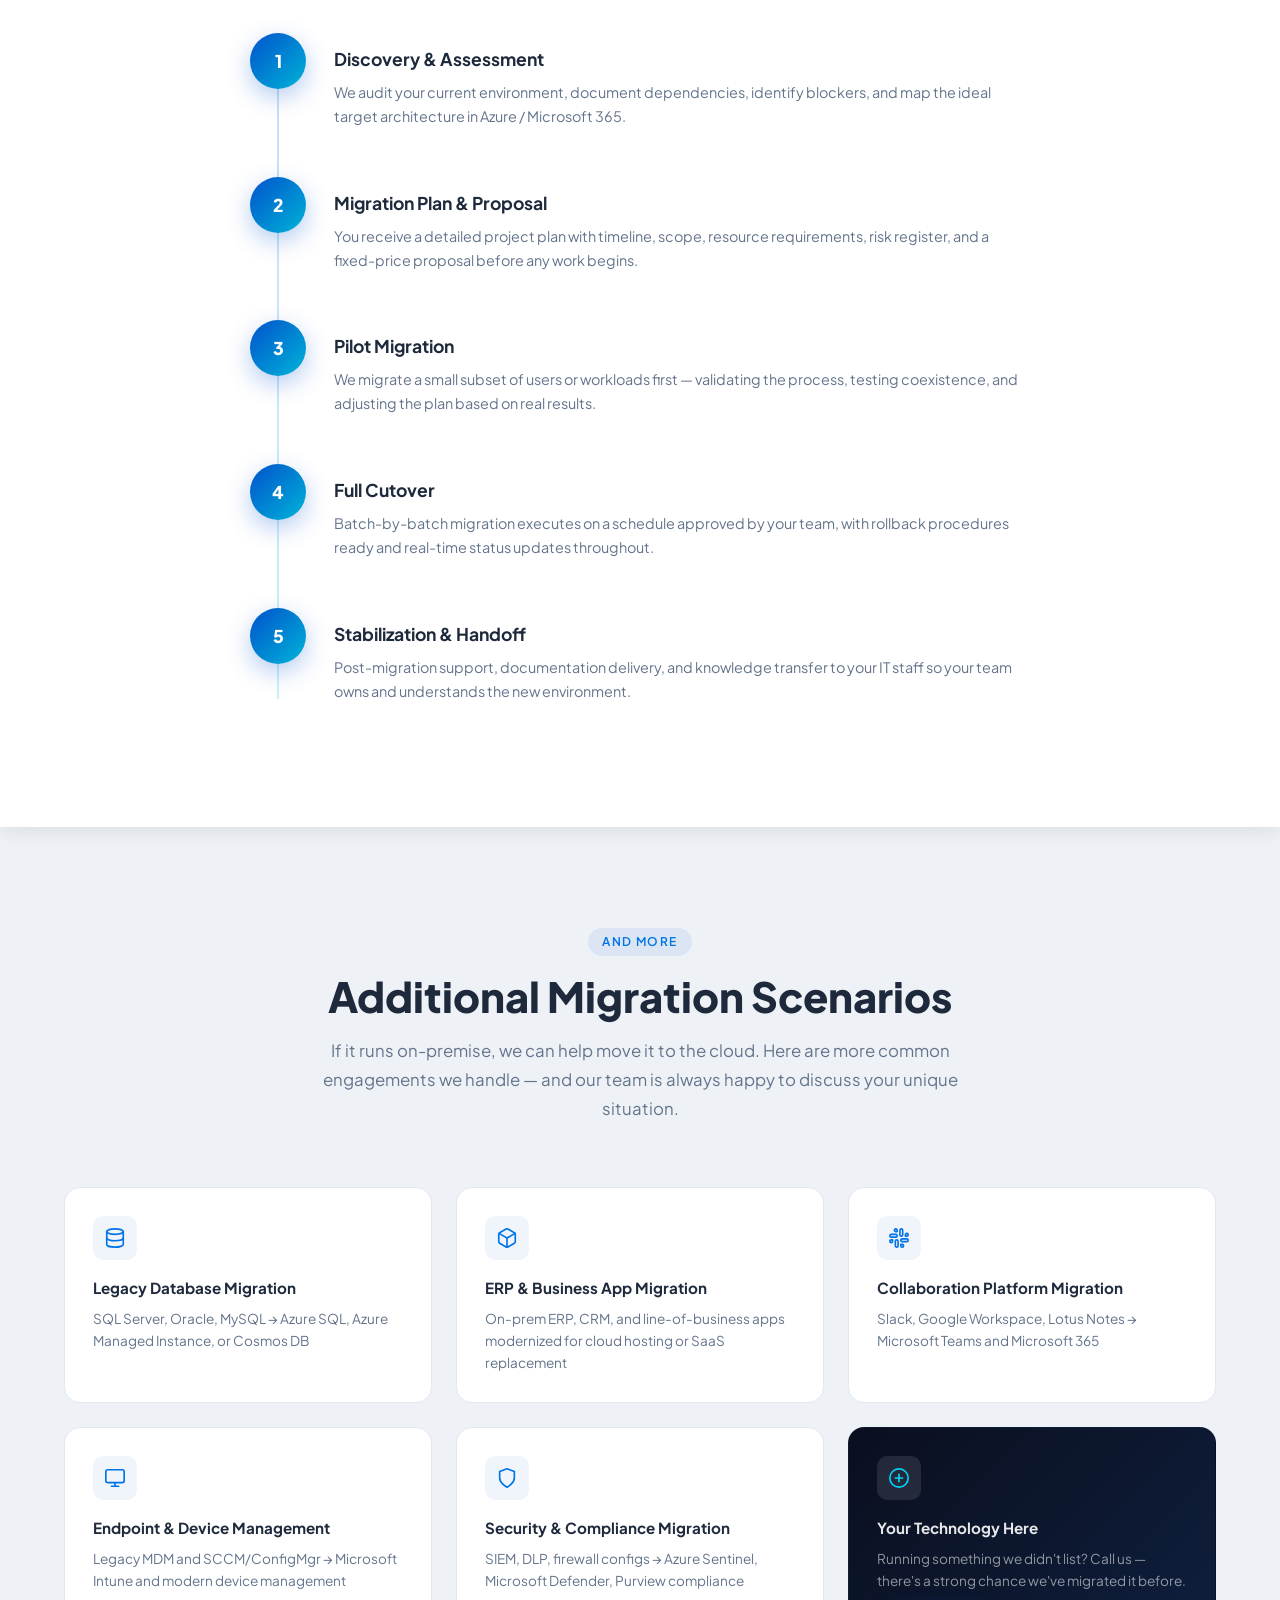
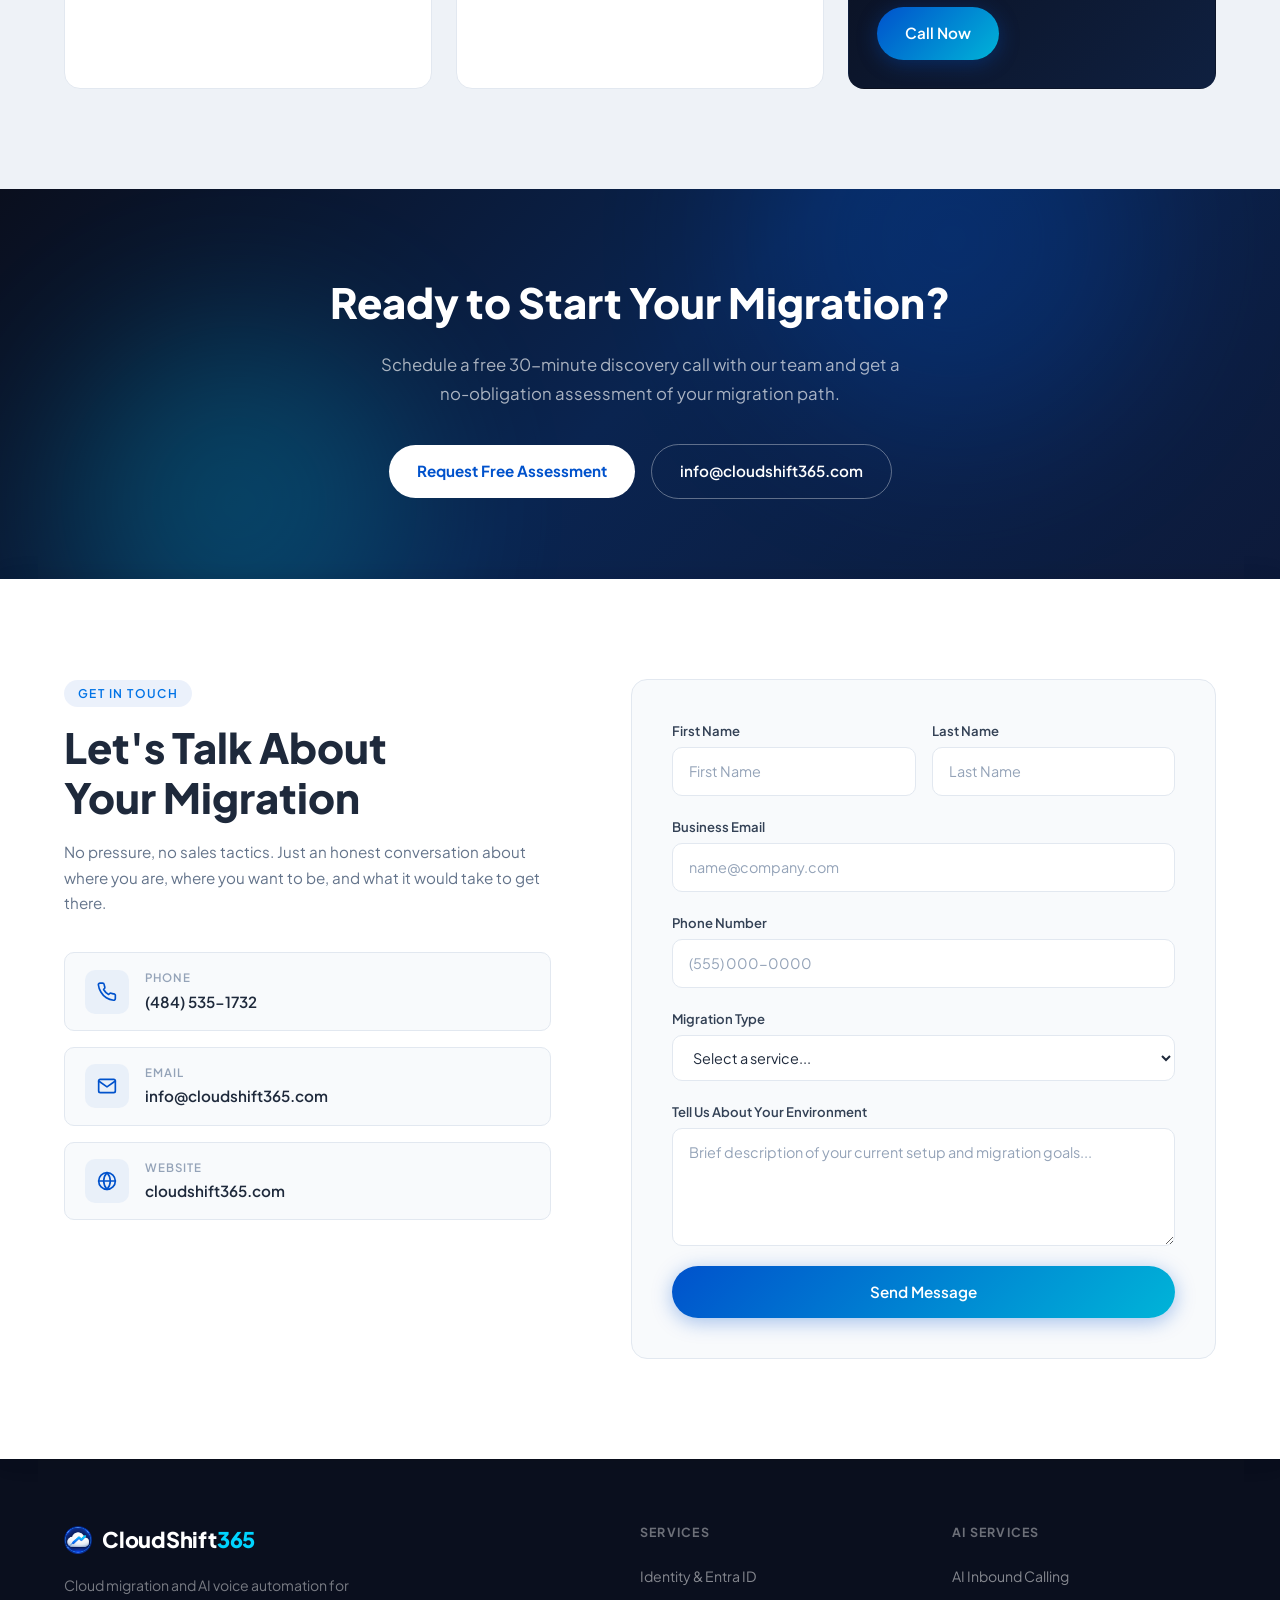
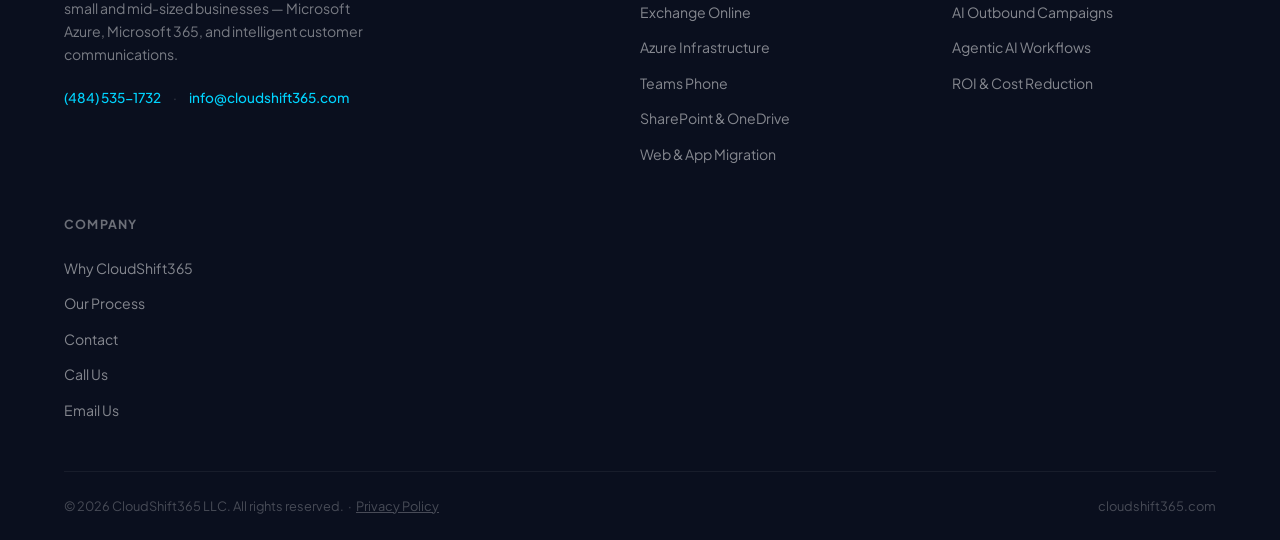
==== commit 4c892960: "Add AI Voice & Agentic Automation service offering - Update hero badge and mission statement to refl" ====
--- a/index.html
+++ b/index.html
@@ -66,7 +66,10 @@
         { "@type": "Offer", "itemOffered": { "@type": "Service", "name": "Identity & Directory Migration" } },
         { "@type": "Offer", "itemOffered": { "@type": "Service", "name": "Exchange & Email Migration" } },
         { "@type": "Offer", "itemOffered": { "@type": "Service", "name": "Digital Phone System Migration" } },
-        { "@type": "Offer", "itemOffered": { "@type": "Service", "name": "SharePoint & File Server Migration" } }
+        { "@type": "Offer", "itemOffered": { "@type": "Service", "name": "SharePoint & File Server Migration" } },
+        { "@type": "Offer", "itemOffered": { "@type": "Service", "name": "AI Inbound Call Handling" } },
+        { "@type": "Offer", "itemOffered": { "@type": "Service", "name": "AI Outbound Calling Campaigns" } },
+        { "@type": "Offer", "itemOffered": { "@type": "Service", "name": "Agentic AI Call Workflows" } }
       ]
     }
   }
@@ -90,6 +93,7 @@
 
       <ul class="nav-links" id="navLinks">
         <li><a href="#services">Services</a></li>
+        <li><a href="#ai-services">AI Voice</a></li>
         <li><a href="#why-us">Why Us</a></li>
         <li><a href="#process">Process</a></li>
         <li><a href="#contact">Contact</a></li>
@@ -108,16 +112,17 @@
     <div class="container hero-content">
       <div class="hero-badge">
         <span class="badge-dot"></span>
-        Microsoft Cloud Migration Specialists
+        Cloud Migration &amp; AI Voice Automation
       </div>
       <h1 class="hero-title">
-        Move Your Business<br />
-        <span class="gradient-text">to the Cloud</span><br />
+        Modernize Your Business<br />
+        <span class="gradient-text">with Cloud &amp; AI</span><br />
         Without the Chaos.
       </h1>
       <p class="hero-subtitle">
-        CloudShift365 delivers seamless, zero-downtime migrations from legacy on-premise
-        infrastructure to modern cloud platforms — with expert guidance every step of the way.
+        CloudShift365 delivers zero-downtime cloud migrations and AI-powered voice automation —
+        helping small and mid-sized businesses modernize their IT infrastructure and transform
+        customer communications with expert guidance every step of the way.
       </p>
       <div class="hero-actions">
         <a href="#contact" class="btn btn-primary">Get a Free Assessment</a>
@@ -311,6 +316,105 @@
             <p>We handle many more migration scenarios beyond those listed — legacy ERP platforms, custom databases, third-party SaaS consolidations, and more. If you're running anything on-premise that needs to move, we've likely done it before.</p>
           </div>
           <a href="tel:4845351732" class="btn btn-primary">Call to Inquire</a>
+        </div>
+      </div>
+
+    </div>
+  </section>
+
+  <!-- ======== AI SERVICES ======== -->
+  <section class="ai-services" id="ai-services">
+    <div class="container">
+      <div class="section-header reveal">
+        <span class="section-tag">AI-Powered Services</span>
+        <h2 class="section-title">Voice AI &amp; Agentic Automation</h2>
+        <p class="section-subtitle">
+          Deploy intelligent AI voice agents that handle inbound and outbound calls 24/7,
+          reduce call center costs by up to 80%, and take real-world actions — powered by
+          ElevenLabs, Twilio, Telnyx, Claude, and Gemini.
+        </p>
+      </div>
+
+      <div class="services-grid">
+
+        <div class="service-card reveal reveal-delay-1" id="ai-inbound">
+          <div class="service-icon">
+            <svg width="28" height="28" viewBox="0 0 24 24" fill="none" stroke="currentColor" stroke-width="1.8" stroke-linecap="round" stroke-linejoin="round"><path d="M3 18v-6a9 9 0 0 1 18 0v6"/><path d="M21 19a2 2 0 0 1-2 2h-1a2 2 0 0 1-2-2v-3a2 2 0 0 1 2-2h3z"/><path d="M3 19a2 2 0 0 0 2 2h1a2 2 0 0 0 2-2v-3a2 2 0 0 0-2-2H3z"/></svg>
+          </div>
+          <div class="service-num">01</div>
+          <h3>AI Inbound Call Handling</h3>
+          <p>Deploy intelligent voice agents that answer every call instantly — no hold times, no missed leads. Powered by Claude and Gemini, they understand intent, access your CRM in real time, and resolve customer needs autonomously.</p>
+          <ul class="service-features">
+            <li>24/7 availability — zero missed calls</li>
+            <li>Natural language understanding via Claude &amp; Gemini</li>
+            <li>Real-time CRM lookup &amp; context-aware responses</li>
+            <li>Smart escalation to live agents with full summary</li>
+            <li>Human-like voice synthesis via ElevenLabs</li>
+          </ul>
+          <a href="#contact" class="service-link">Get a quote →</a>
+        </div>
+
+        <div class="service-card reveal reveal-delay-2" id="ai-outbound">
+          <div class="service-icon">
+            <svg width="28" height="28" viewBox="0 0 24 24" fill="none" stroke="currentColor" stroke-width="1.8" stroke-linecap="round" stroke-linejoin="round"><path d="M22 16.92v3a2 2 0 0 1-2.18 2 19.79 19.79 0 0 1-8.63-3.07A19.5 19.5 0 0 1 4.69 12a19.79 19.79 0 0 1-3.07-8.67A2 2 0 0 1 3.6 1.27h3a2 2 0 0 1 2 1.72c.127.96.361 1.903.7 2.81a2 2 0 0 1-.45 2.11L7.91 8.96a16 16 0 0 0 6.06 6.06l.96-.96a2 2 0 0 1 2.11-.45c.907.339 1.85.573 2.81.7A2 2 0 0 1 22 16.92z"/><polyline points="15 3 21 3 21 9"/><line x1="10" y1="14" x2="21" y2="3"/></svg>
+          </div>
+          <div class="service-num">02</div>
+          <h3>AI Outbound Calling Campaigns</h3>
+          <p>Automate high-volume outbound communications at a fraction of the cost of a call center team. From appointment reminders to lead qualification, your AI agent makes the calls while your staff focuses on closing deals.</p>
+          <ul class="service-features">
+            <li>Appointment reminders &amp; confirmations</li>
+            <li>Lead qualification &amp; follow-up calls</li>
+            <li>Payment reminders &amp; collections</li>
+            <li>Post-service surveys &amp; feedback collection</li>
+            <li>Enterprise-grade infrastructure via Twilio &amp; Telnyx</li>
+          </ul>
+          <a href="#contact" class="service-link">Get a quote →</a>
+        </div>
+
+        <div class="service-card reveal reveal-delay-3" id="ai-agentic">
+          <div class="service-icon">
+            <svg width="28" height="28" viewBox="0 0 24 24" fill="none" stroke="currentColor" stroke-width="1.8" stroke-linecap="round" stroke-linejoin="round"><rect x="4" y="4" width="16" height="16" rx="2"/><rect x="9" y="9" width="6" height="6"/><path d="M9 1v3M15 1v3M9 20v3M15 20v3M1 9h3M1 15h3M20 9h3M20 15h3"/></svg>
+          </div>
+          <div class="service-num">03</div>
+          <h3>Agentic AI Call Workflows</h3>
+          <p>Go beyond scripted bots — deploy multi-step AI agents that reason, make decisions, and take real actions during a call. Book appointments, update CRM records, process service requests, and trigger downstream workflows, all autonomously.</p>
+          <ul class="service-features">
+            <li>Multi-step reasoning agents built on Claude &amp; Gemini</li>
+            <li>Live appointment booking &amp; calendar management</li>
+            <li>CRM record creation &amp; updates (Salesforce, HubSpot, Dynamics)</li>
+            <li>Order processing, refunds &amp; service request routing</li>
+            <li>Full call transcription, logging &amp; compliance recording</li>
+          </ul>
+          <a href="#contact" class="service-link">Get a quote →</a>
+        </div>
+
+        <div class="service-card reveal reveal-delay-1" id="ai-roi">
+          <div class="service-icon">
+            <svg width="28" height="28" viewBox="0 0 24 24" fill="none" stroke="currentColor" stroke-width="1.8" stroke-linecap="round" stroke-linejoin="round"><polyline points="23 6 13.5 15.5 8.5 10.5 1 18"/><polyline points="17 6 23 6 23 12"/></svg>
+          </div>
+          <div class="service-num">04</div>
+          <h3>Measurable ROI &amp; Cost Reduction</h3>
+          <p>AI voice agents handle tier-1 call volume at a fraction of the cost of human agents — with no overtime, no sick days, and zero hold times. Most clients see measurable ROI within 90 days of deployment.</p>
+          <ul class="service-features">
+            <li>Replace 60–80% of tier-1 call center volume</li>
+            <li>AI call cost ~$0.10 vs $4–8 per human-handled call</li>
+            <li>24/7 coverage with no staffing gaps or overtime</li>
+            <li>Consistent quality &amp; brand voice on every call</li>
+            <li>ROI analysis &amp; pilot program available</li>
+          </ul>
+          <a href="#contact" class="service-link">Get a quote →</a>
+        </div>
+
+      </div>
+
+      <div class="ai-tech-bar reveal">
+        <span class="ai-tech-label">Powered by</span>
+        <div class="ai-tech-tags">
+          <span class="ai-tech-tag">ElevenLabs</span>
+          <span class="ai-tech-tag">Twilio</span>
+          <span class="ai-tech-tag">Telnyx</span>
+          <span class="ai-tech-tag">Claude (Anthropic)</span>
+          <span class="ai-tech-tag">Gemini (Google)</span>
         </div>
       </div>
 
@@ -635,7 +739,7 @@
             </span>
             <span class="logo-text">CloudShift<span class="logo-accent">365</span></span>
           </a>
-          <p class="footer-tagline">Expert IT migration services for modern businesses moving to Microsoft Azure and Microsoft 365.</p>
+          <p class="footer-tagline">Cloud migration and AI voice automation for small and mid-sized businesses — Microsoft Azure, Microsoft 365, and intelligent customer communications.</p>
           <div class="footer-contact-quick">
             <a href="tel:4845351732">(484) 535-1732</a>
             <span>·</span>
@@ -651,6 +755,15 @@
             <li><a href="#service-phone">Teams Phone</a></li>
             <li><a href="#service-sharepoint">SharePoint &amp; OneDrive</a></li>
             <li><a href="#service-webapp">Web &amp; App Migration</a></li>
+          </ul>
+        </div>
+        <div class="footer-links-group">
+          <h4>AI Services</h4>
+          <ul>
+            <li><a href="#ai-inbound">AI Inbound Calling</a></li>
+            <li><a href="#ai-outbound">AI Outbound Campaigns</a></li>
+            <li><a href="#ai-agentic">Agentic AI Workflows</a></li>
+            <li><a href="#ai-roi">ROI &amp; Cost Reduction</a></li>
           </ul>
         </div>
         <div class="footer-links-group">
--- a/styles.css
+++ b/styles.css
@@ -670,6 +670,51 @@
 }
 
 /* =========================================================
+   AI SERVICES
+   ========================================================= */
+.ai-services {
+  padding: 96px 0;
+  background: var(--gray-50);
+}
+
+.ai-tech-bar {
+  display: flex;
+  align-items: center;
+  gap: 20px;
+  flex-wrap: wrap;
+  margin-top: 48px;
+  padding: 20px 28px;
+  background: var(--white);
+  border: 1.5px solid var(--gray-200);
+  border-radius: var(--radius);
+}
+
+.ai-tech-label {
+  font-size: .78rem;
+  font-weight: 700;
+  letter-spacing: .1em;
+  text-transform: uppercase;
+  color: var(--gray-400);
+  white-space: nowrap;
+}
+
+.ai-tech-tags {
+  display: flex;
+  flex-wrap: wrap;
+  gap: 8px;
+}
+
+.ai-tech-tag {
+  font-size: .8rem;
+  font-weight: 600;
+  color: var(--blue-500);
+  background: rgba(0,82,204,.06);
+  border: 1.5px solid rgba(0,82,204,.15);
+  border-radius: 999px;
+  padding: 4px 14px;
+}
+
+/* =========================================================
    WHY US
    ========================================================= */
 .why-us {
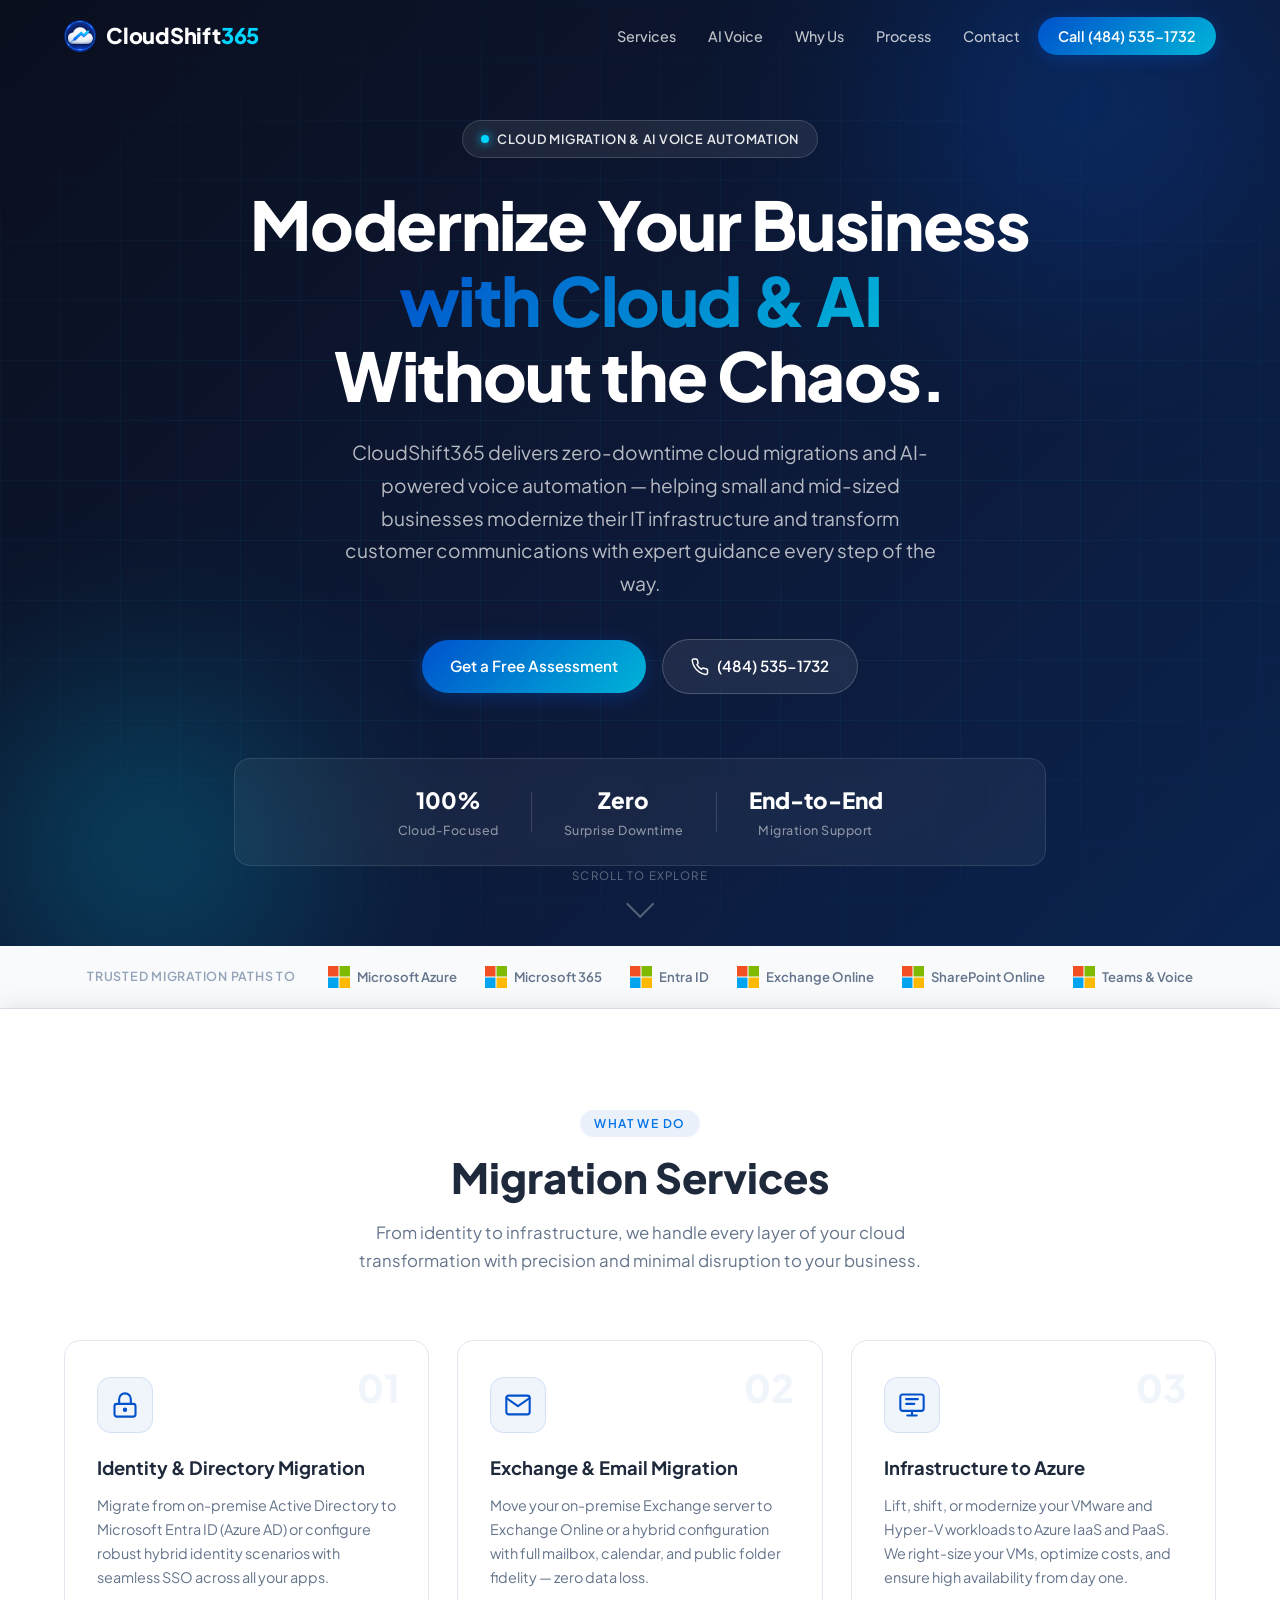
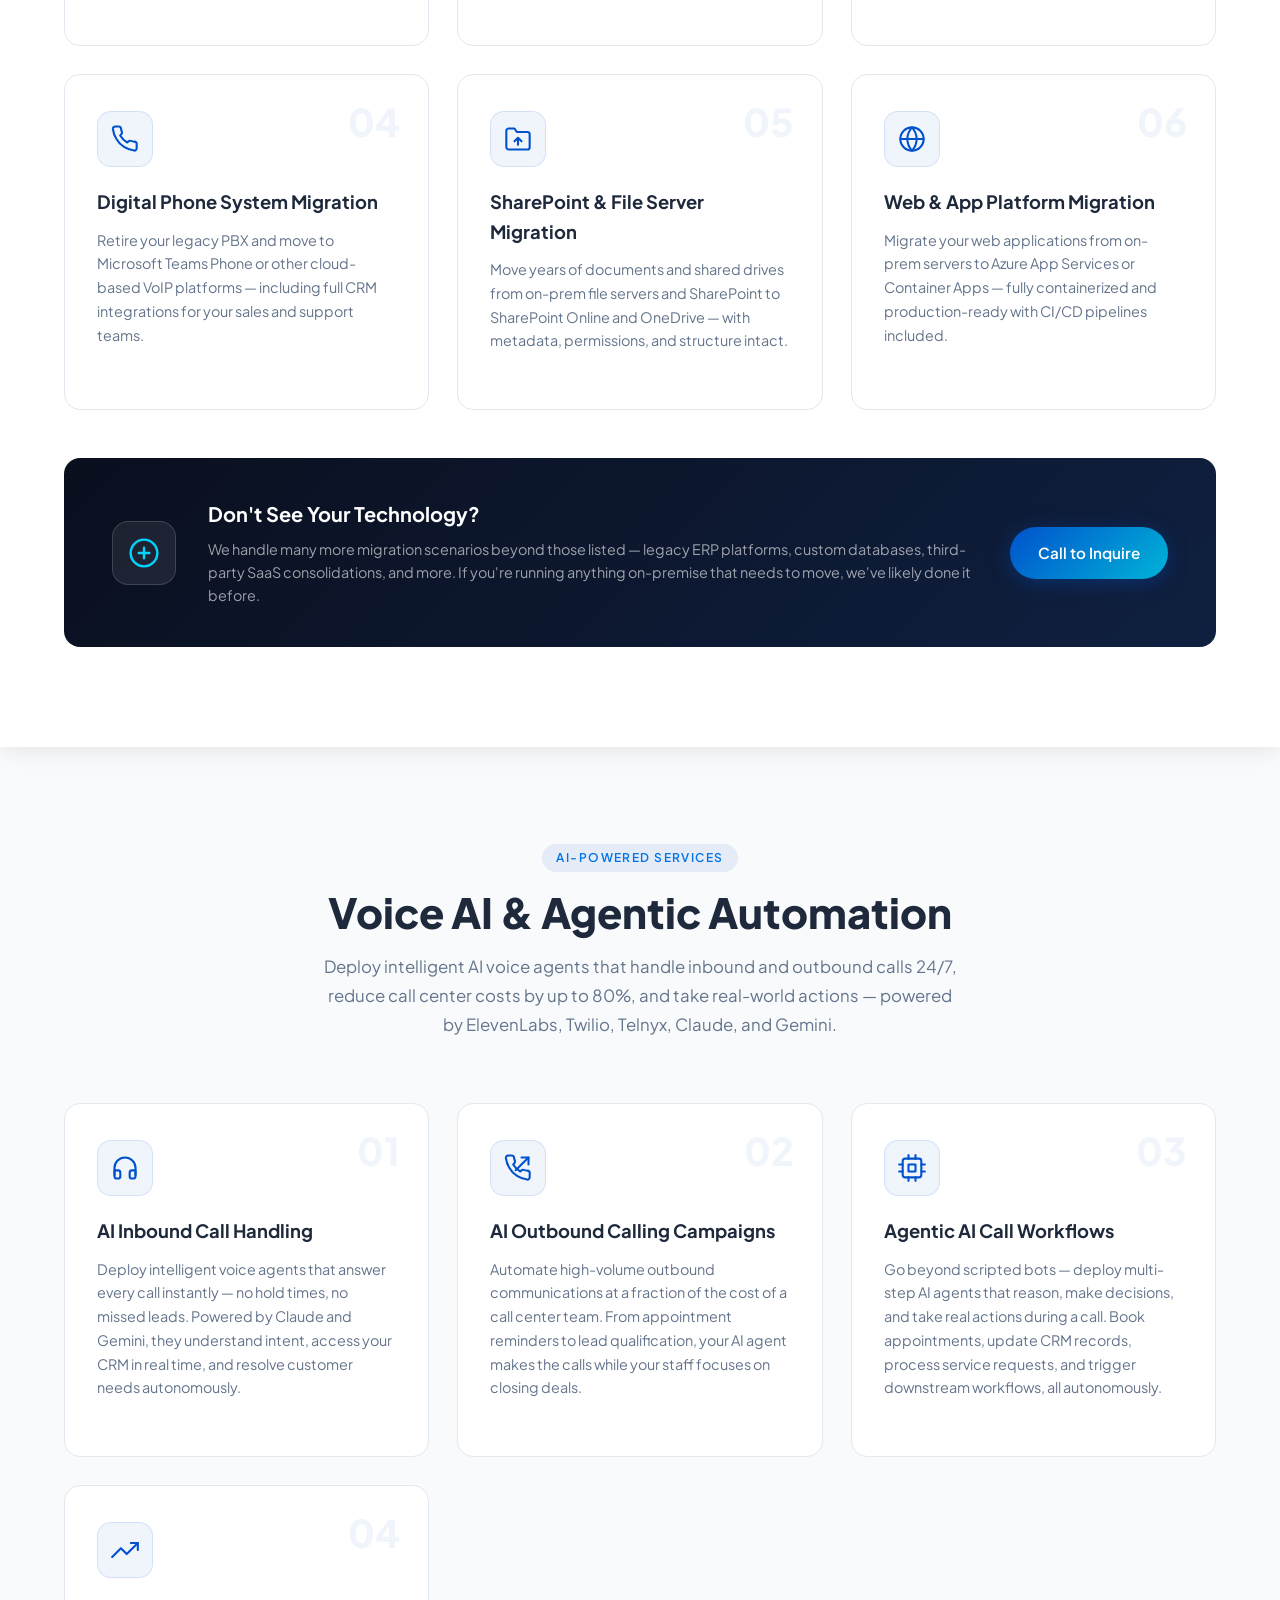
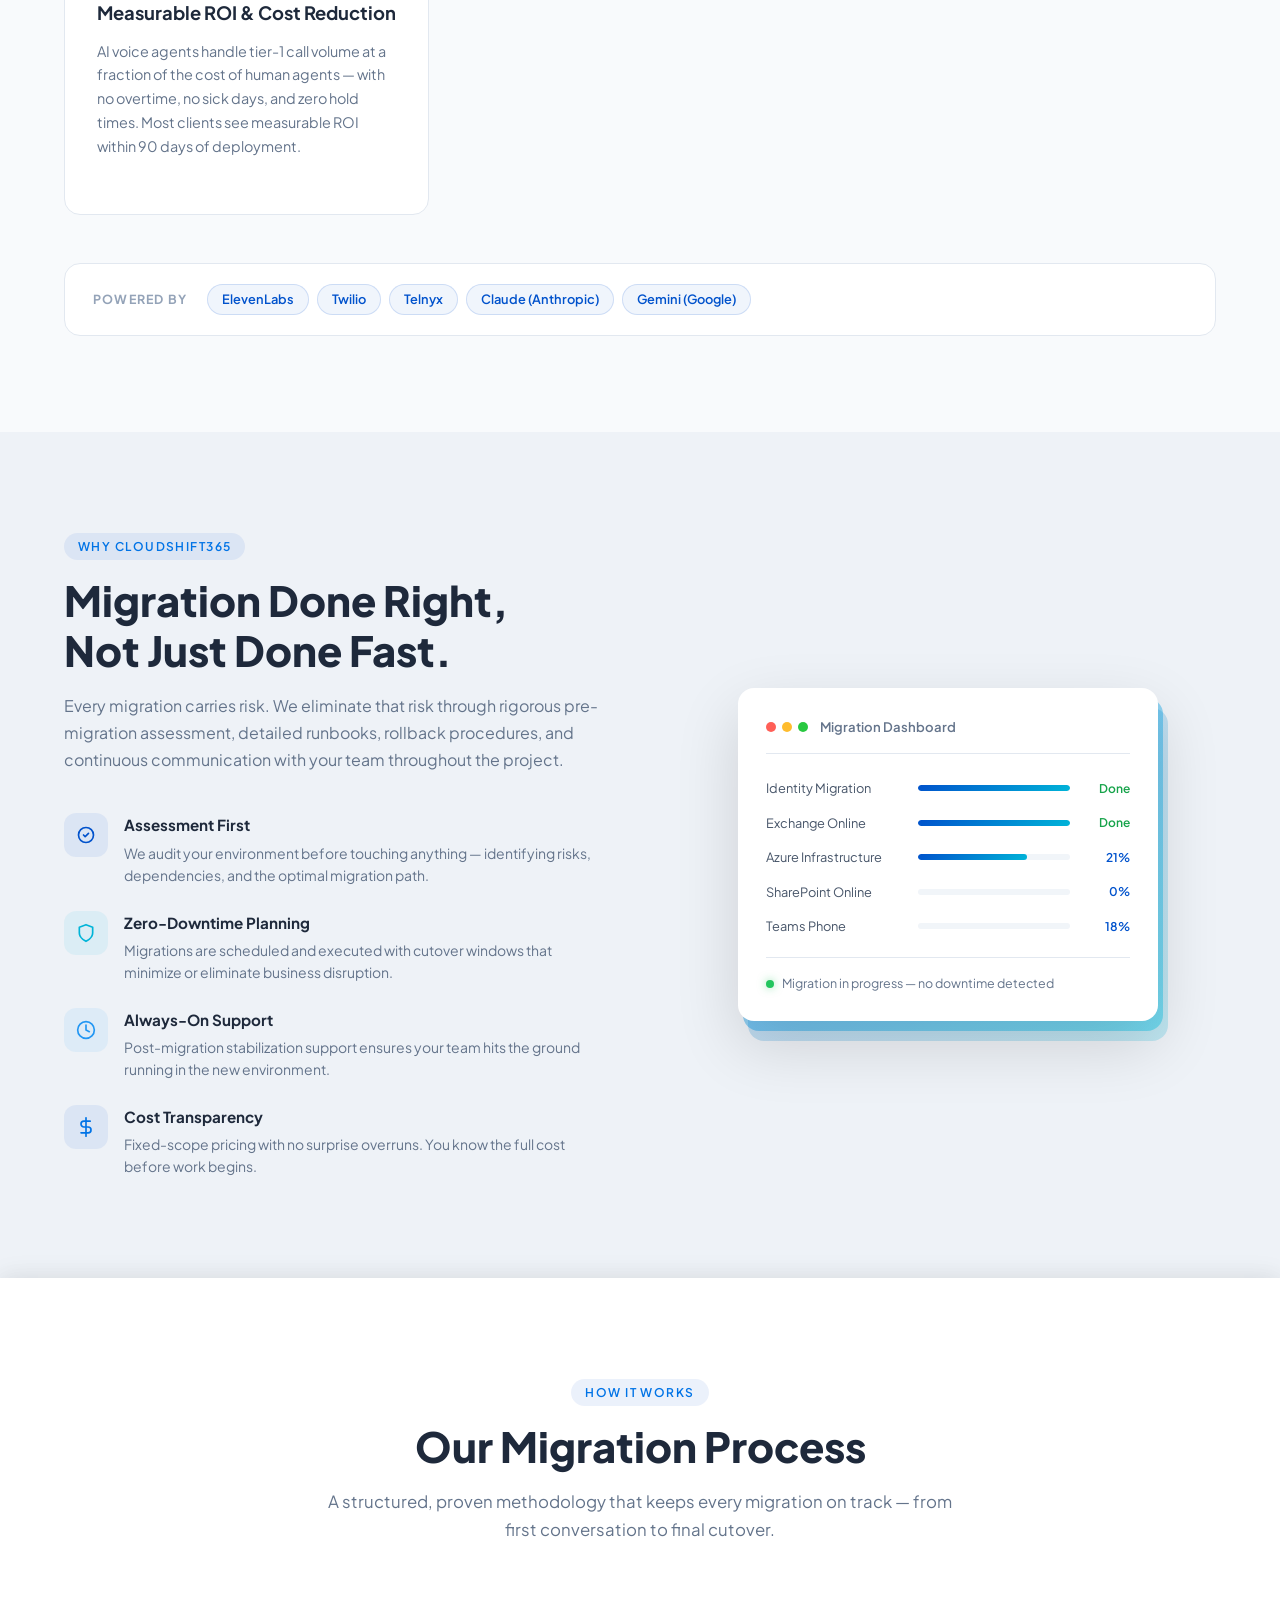
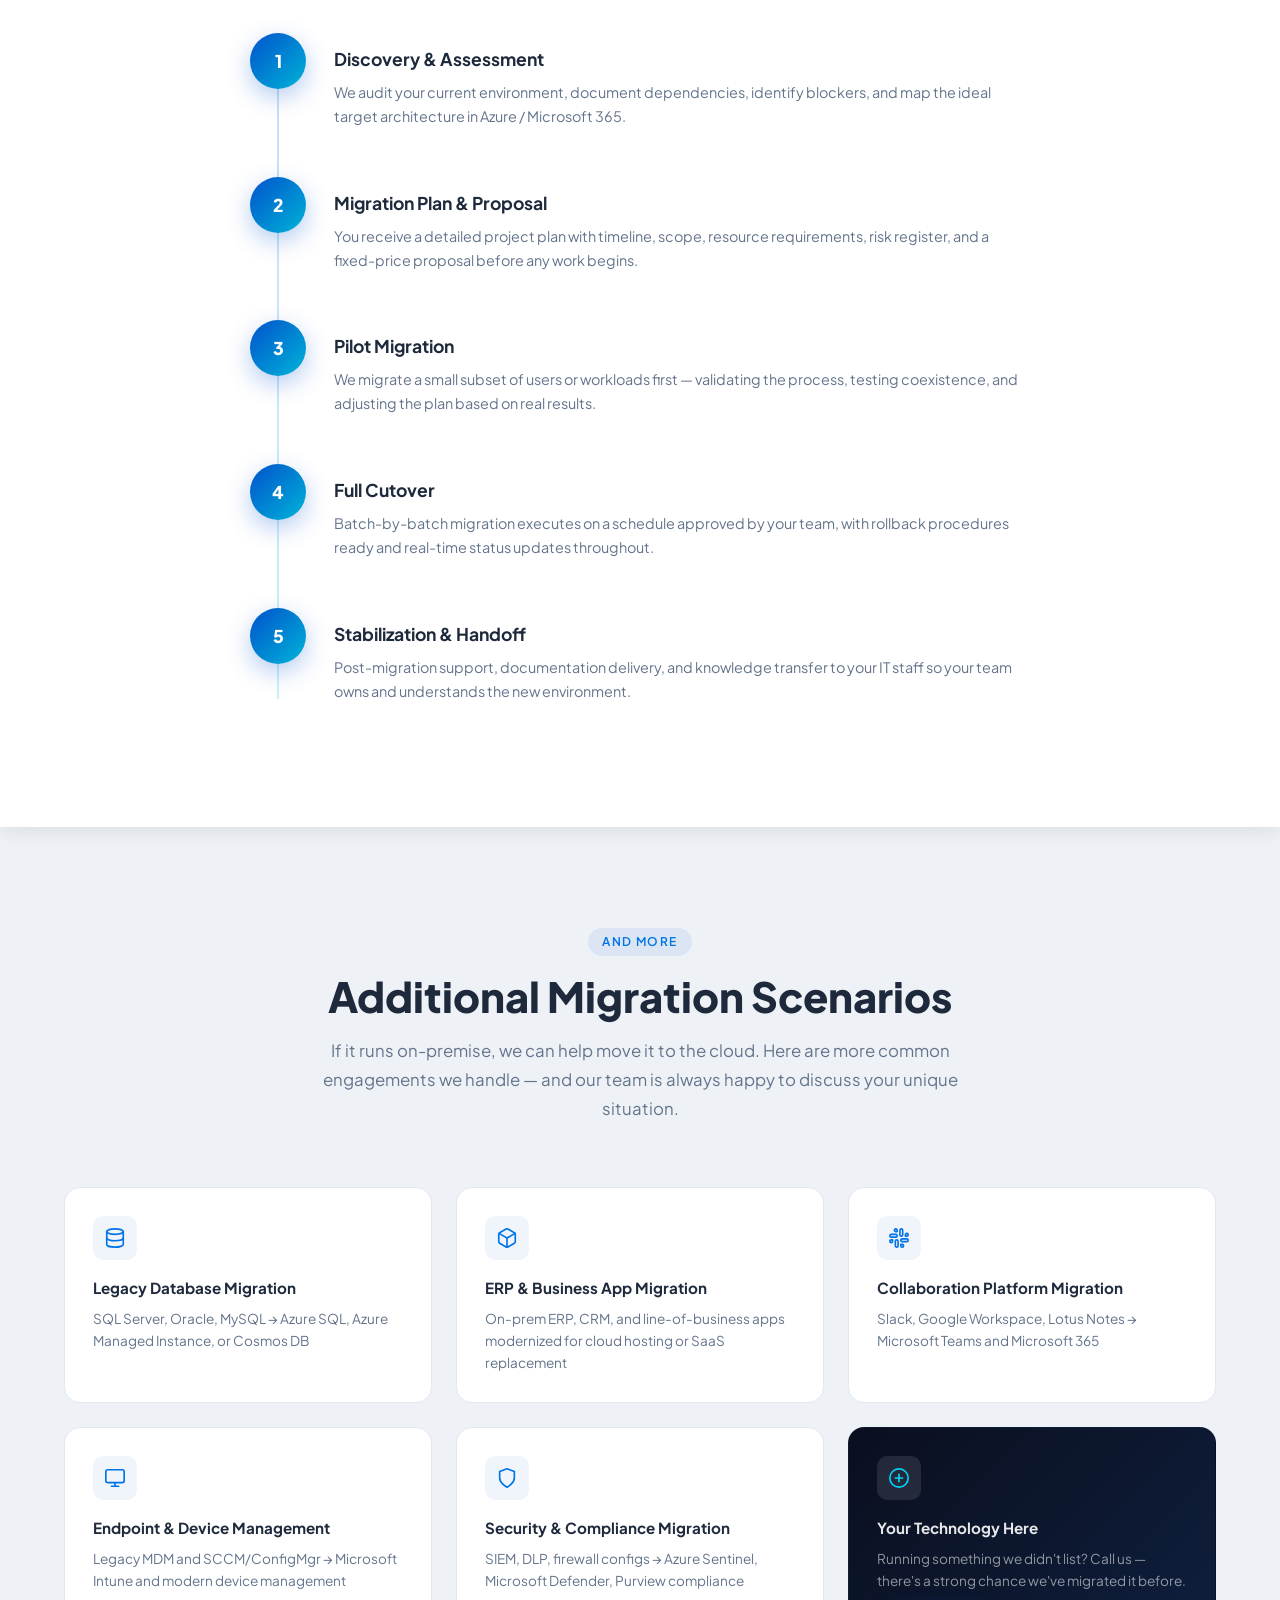
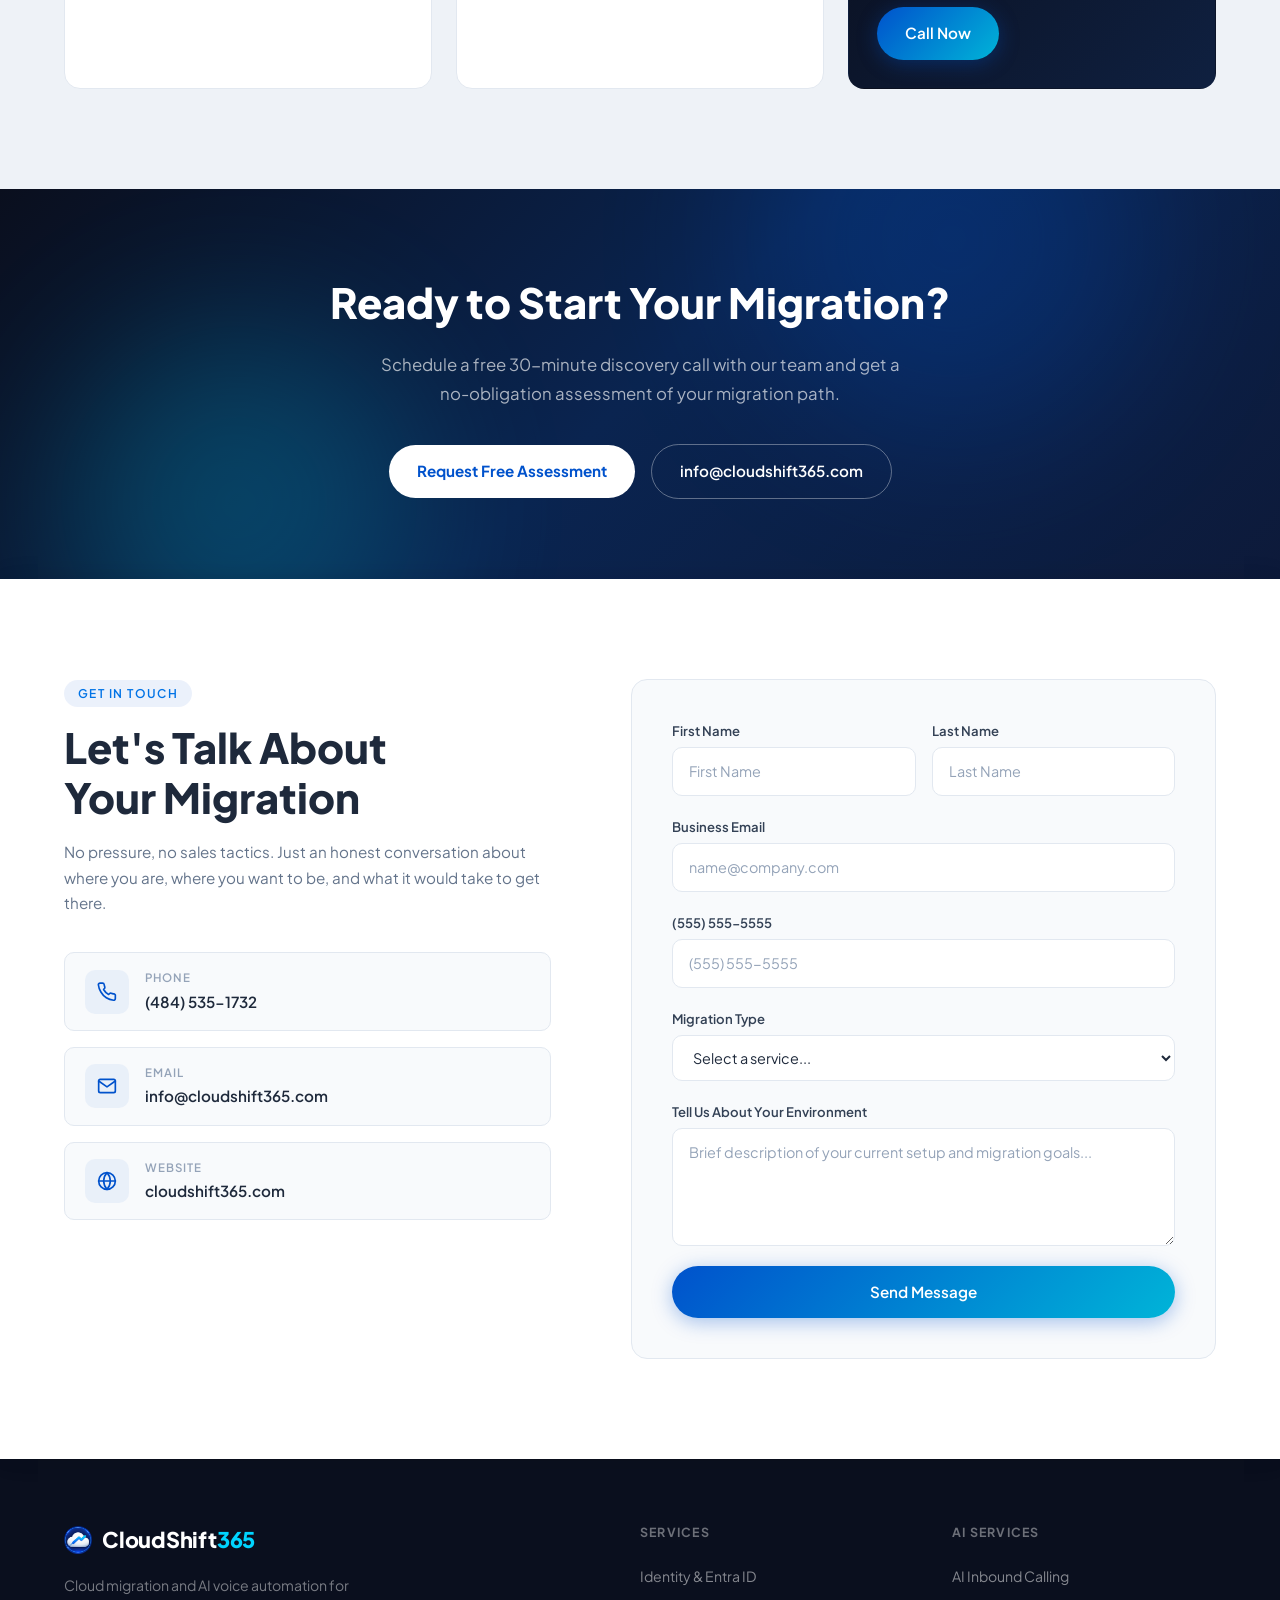
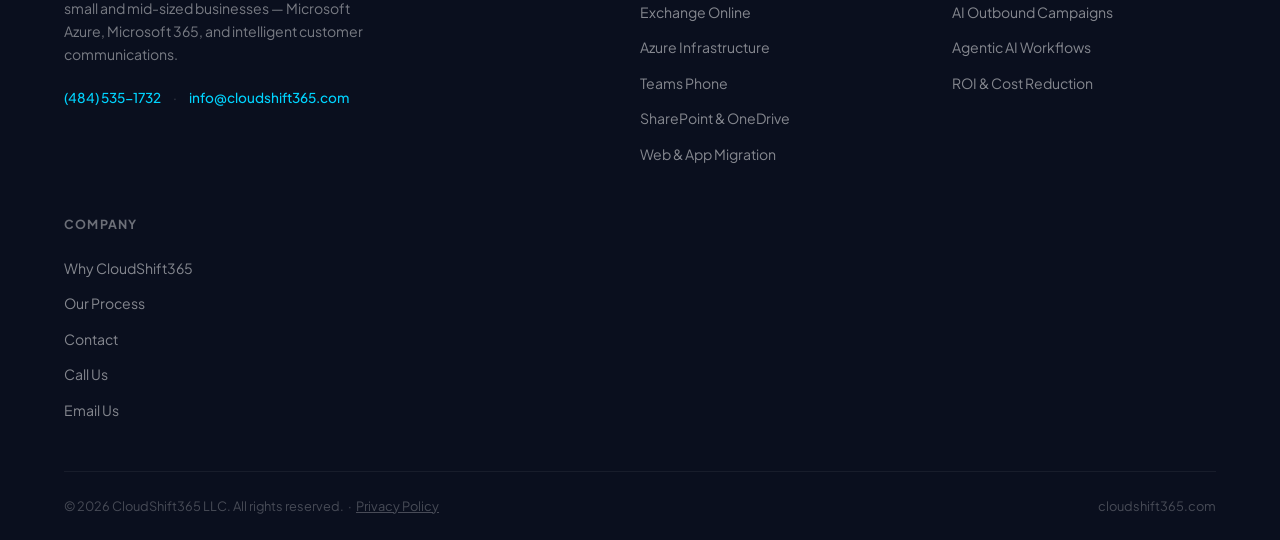
==== commit 70401ef7: "Update phone field label and placeholder to (555) 555-5555 format https://claude.ai/code/session_01J" ====
--- a/index.html
+++ b/index.html
@@ -697,8 +697,8 @@
               <input type="email" id="email" name="email" required placeholder="name@company.com" />
             </div>
             <div class="form-group">
-              <label for="phone">Phone Number</label>
-              <input type="tel" id="phone" name="phone" placeholder="(555) 000-0000" />
+              <label for="phone">(555) 555-5555</label>
+              <input type="tel" id="phone" name="phone" placeholder="(555) 555-5555" />
             </div>
             <div class="form-group">
               <label for="service">Migration Type</label>
--- a/styles.css
+++ b/styles.css
@@ -1264,6 +1264,11 @@
   .services-more-inner { flex-direction: column; text-align: center; }
   .services-more { padding: 32px 24px; }
 
+  /* AI Services */
+  .ai-services { padding: 60px 0; }
+  .ai-tech-bar { flex-direction: column; align-items: flex-start; gap: 10px; padding: 16px; }
+  .ai-tech-tags { gap: 6px; }
+
   /* Dashboard card: give shadow layers room so they don't overflow the viewport */
   .visual-card-stack { margin-right: 12px; }
   /* Tighten label column so long names fit without awkward wrapping */
@@ -1293,6 +1298,11 @@
   .service-card { padding: 14px 8px; }
   /* Restore hero-content padding overridden by .container rule above */
   .hero-content { padding: calc(120px + env(safe-area-inset-top, 0px)) 16px 80px; }
+  /* Shrink hero title so "Modernize Your Business" fits on narrow screens */
+  .hero-title { font-size: clamp(1.5rem, 6.5vw, 2.4rem); }
+  /* AI section */
+  .ai-services { padding: 48px 0; }
+  .ai-tech-tag { font-size: .74rem; padding: 3px 10px; }
 }
 
 /* =========================================================
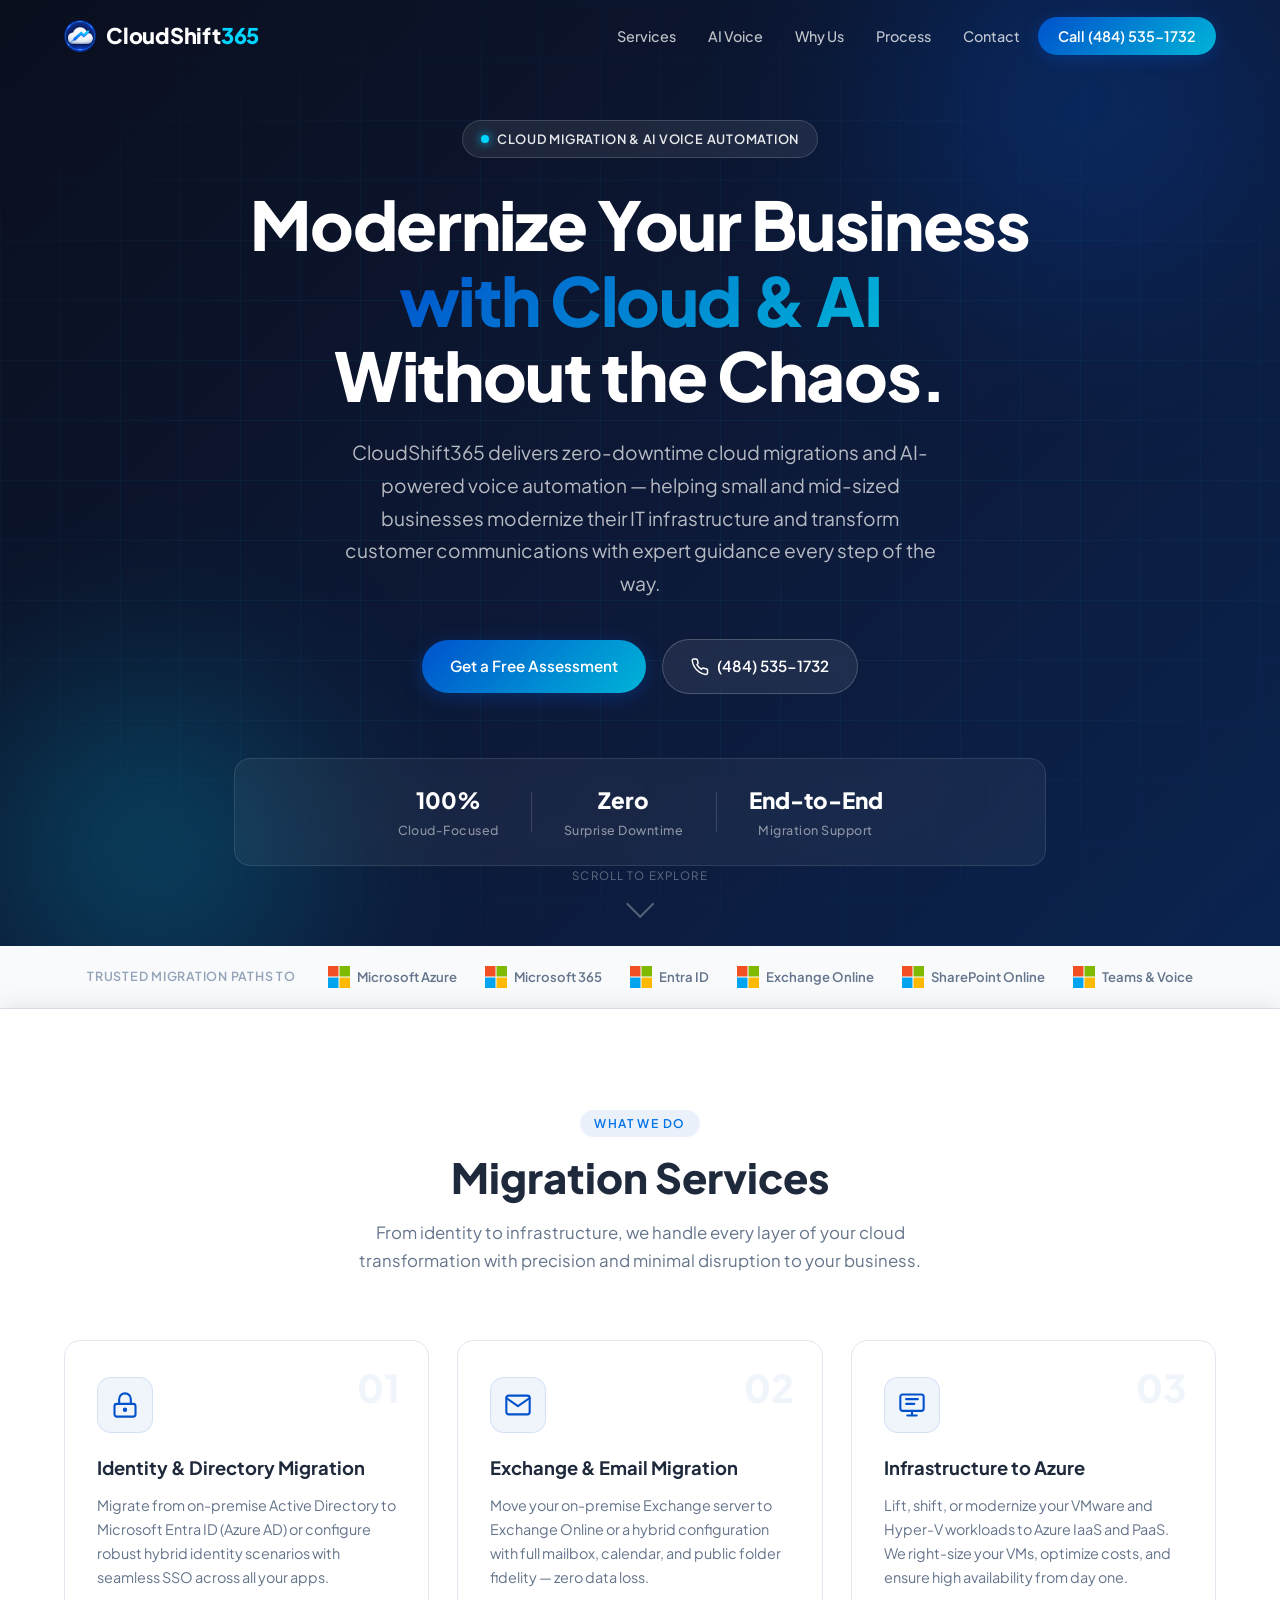
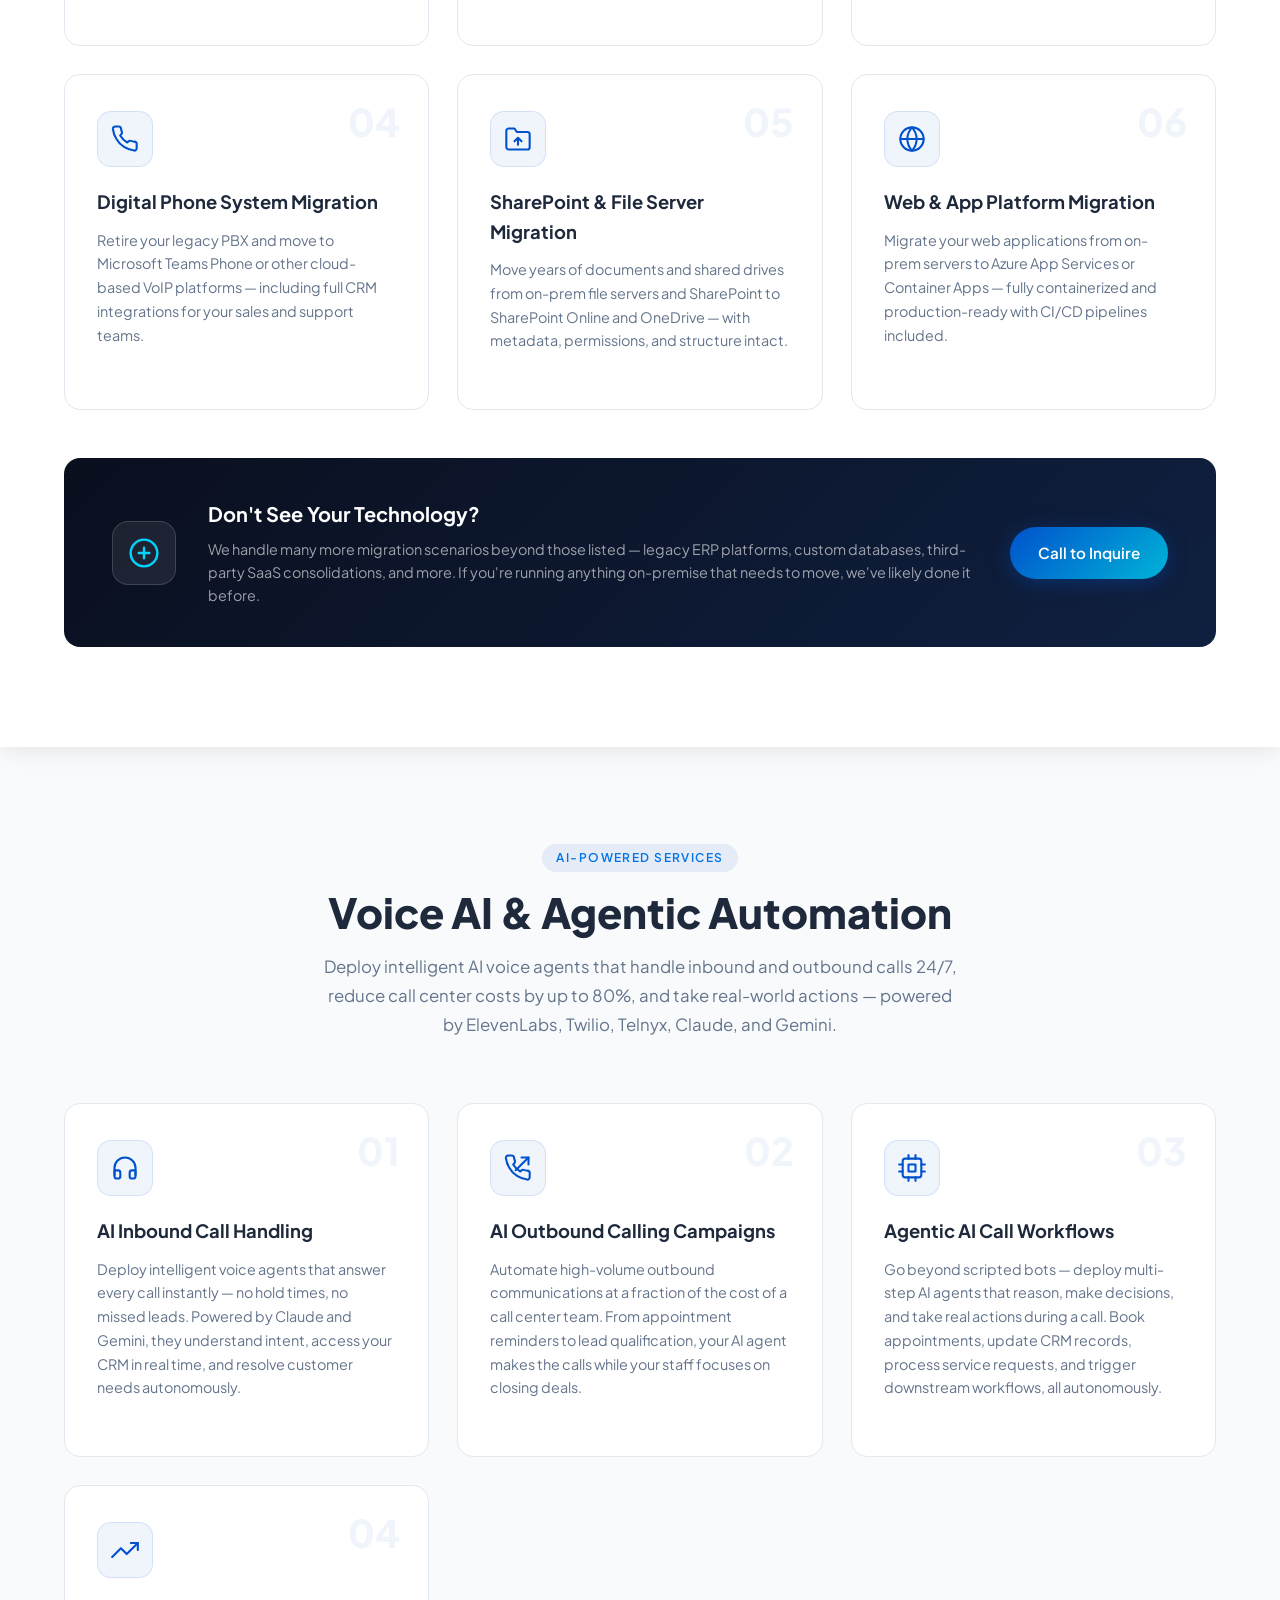
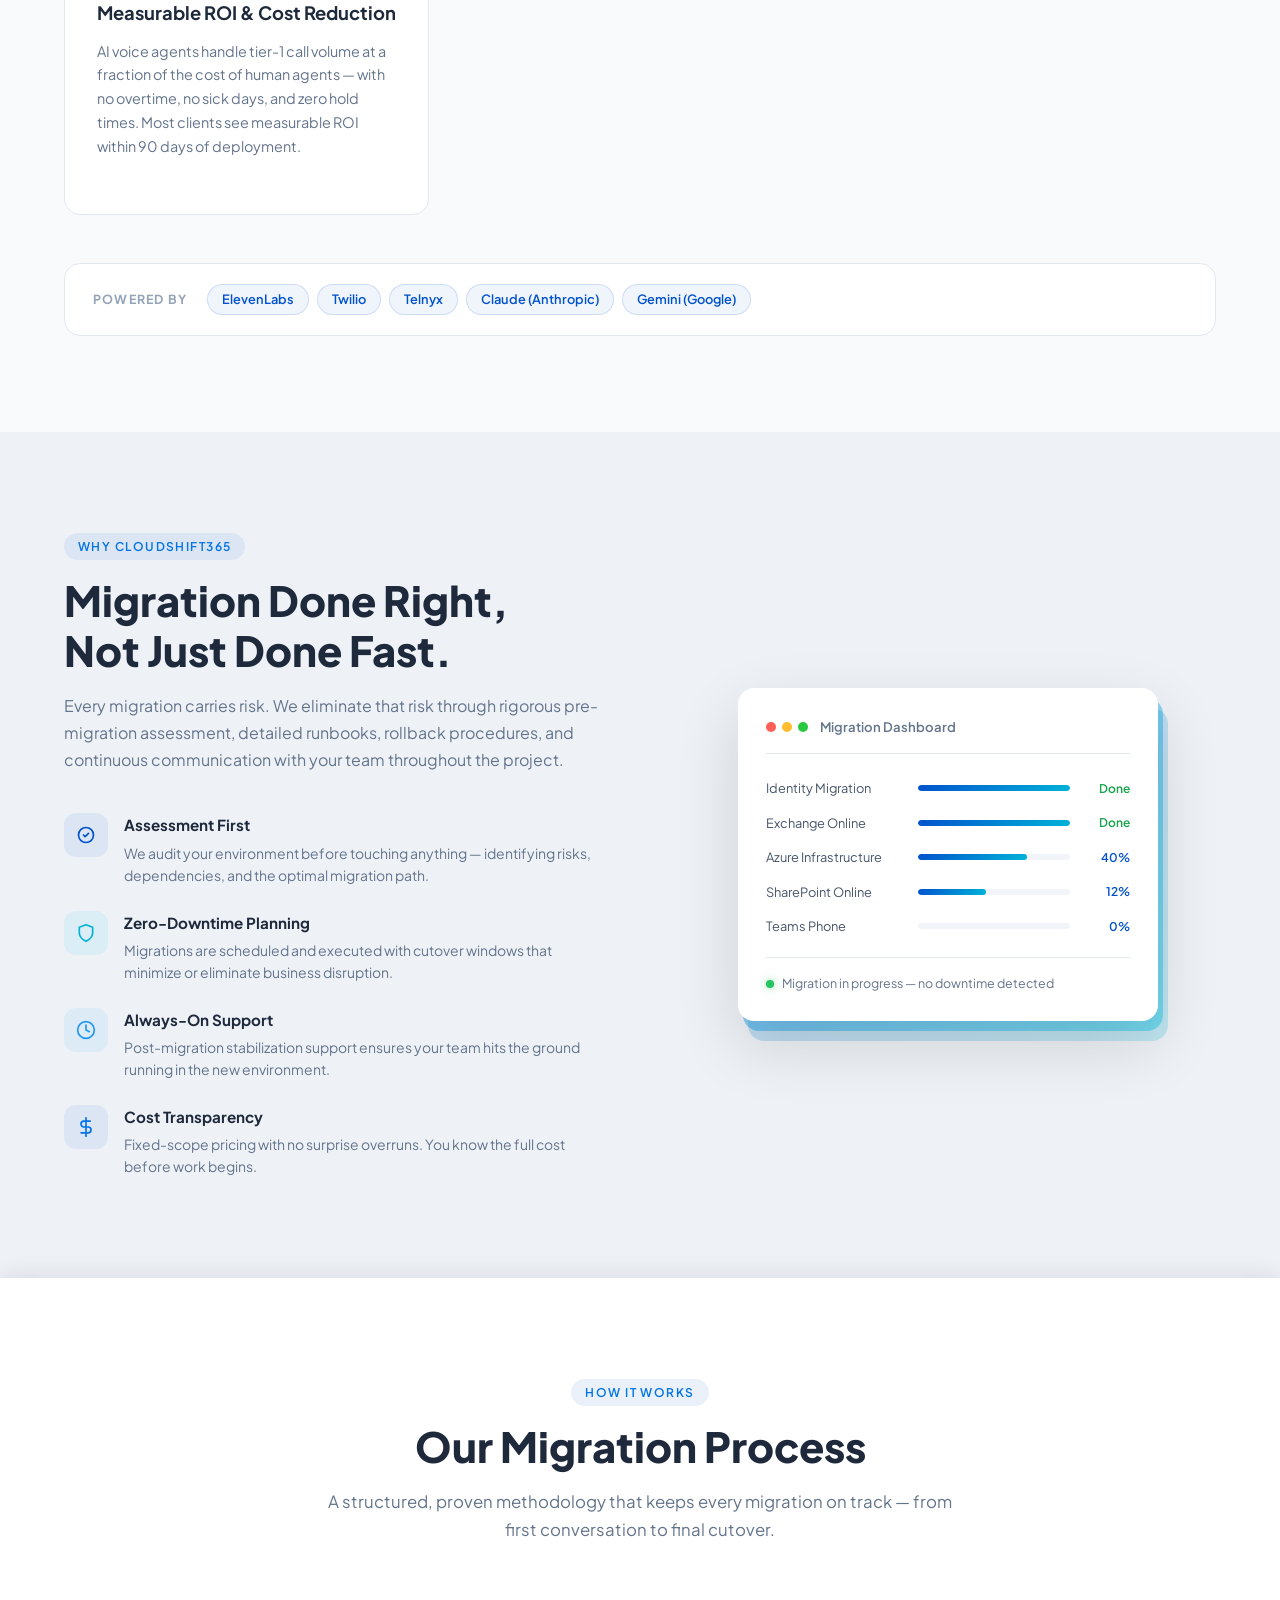
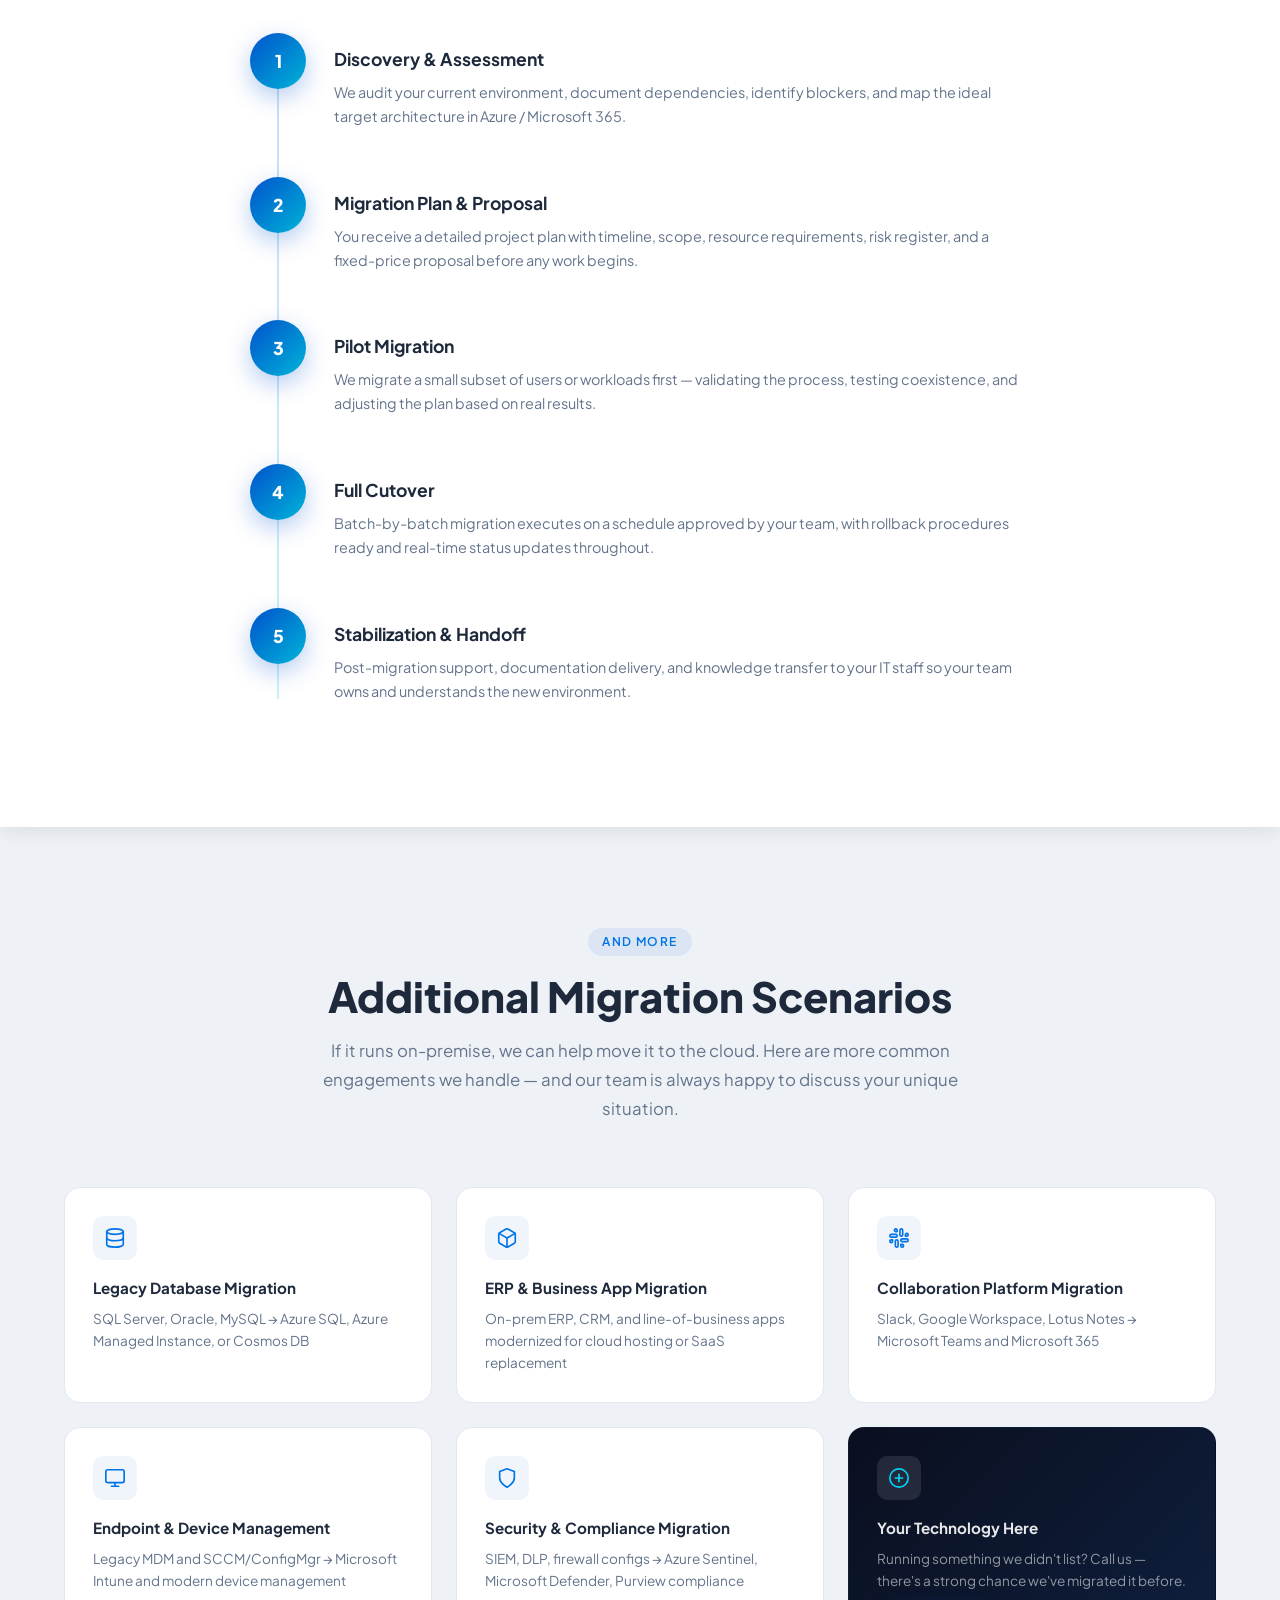
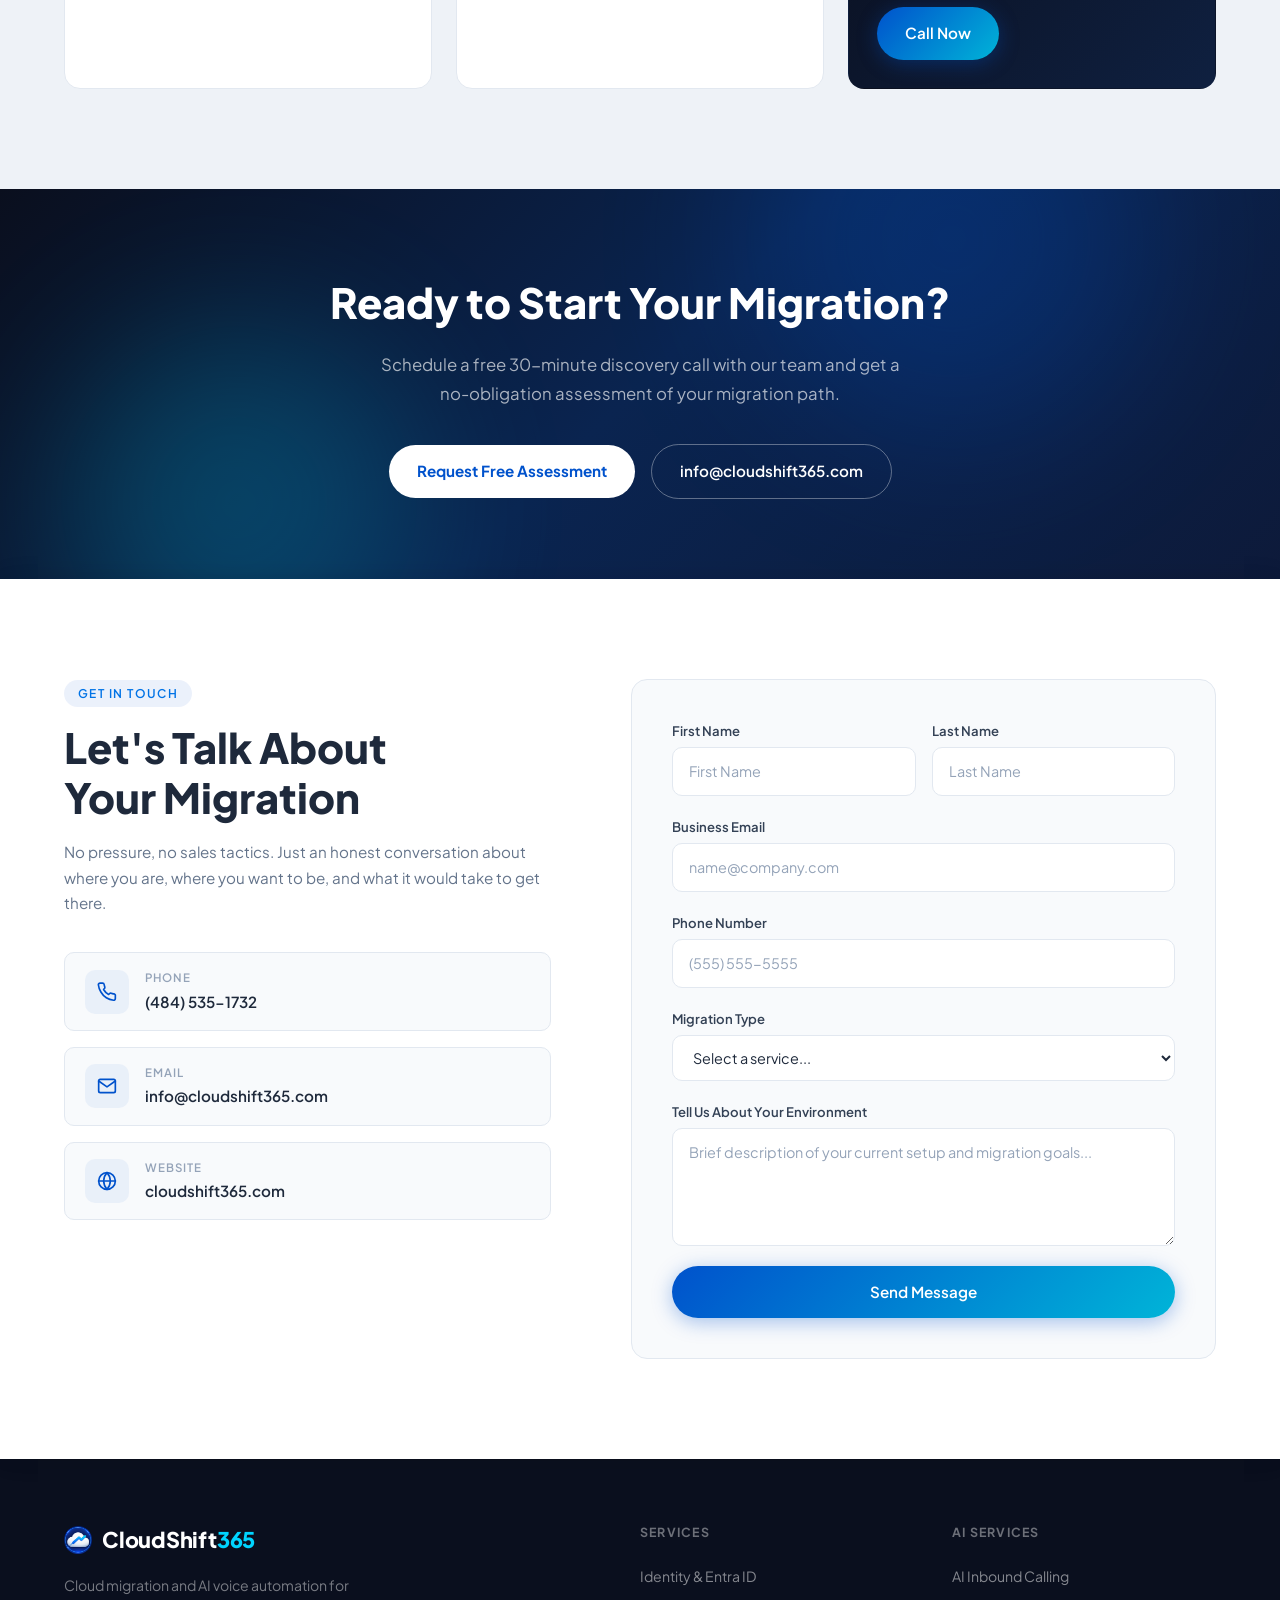
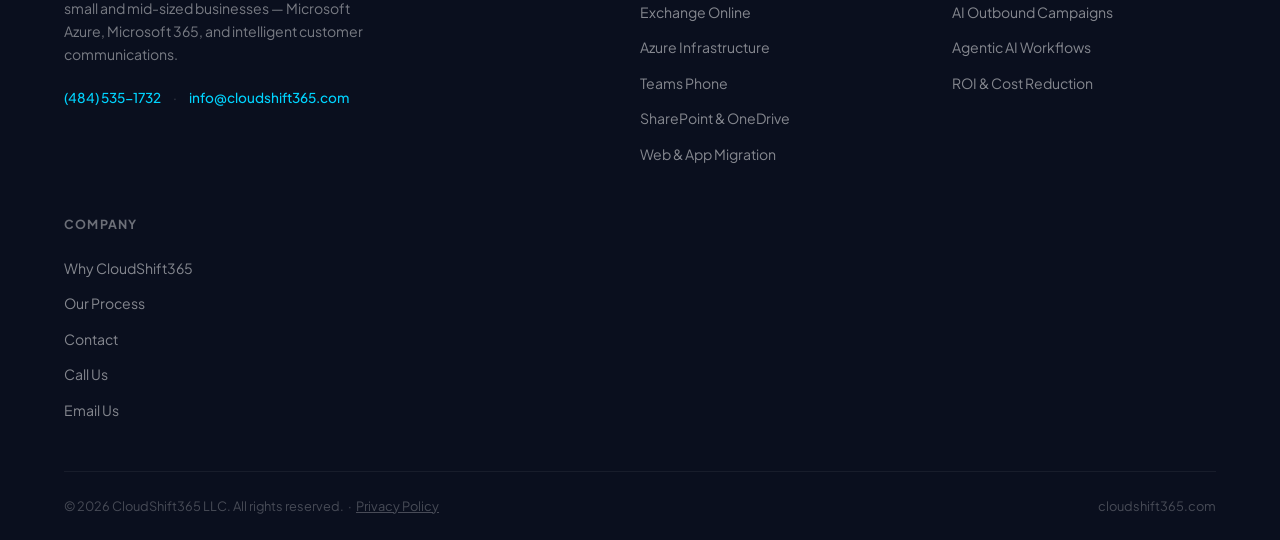
==== commit c5bddce9: "Update phone label to 'Phone Number'" ====
--- a/index.html
+++ b/index.html
@@ -697,7 +697,7 @@
               <input type="email" id="email" name="email" required placeholder="name@company.com" />
             </div>
             <div class="form-group">
-              <label for="phone">(555) 555-5555</label>
+              <label for="phone">Phone Number</label>
               <input type="tel" id="phone" name="phone" placeholder="(555) 555-5555" />
             </div>
             <div class="form-group">
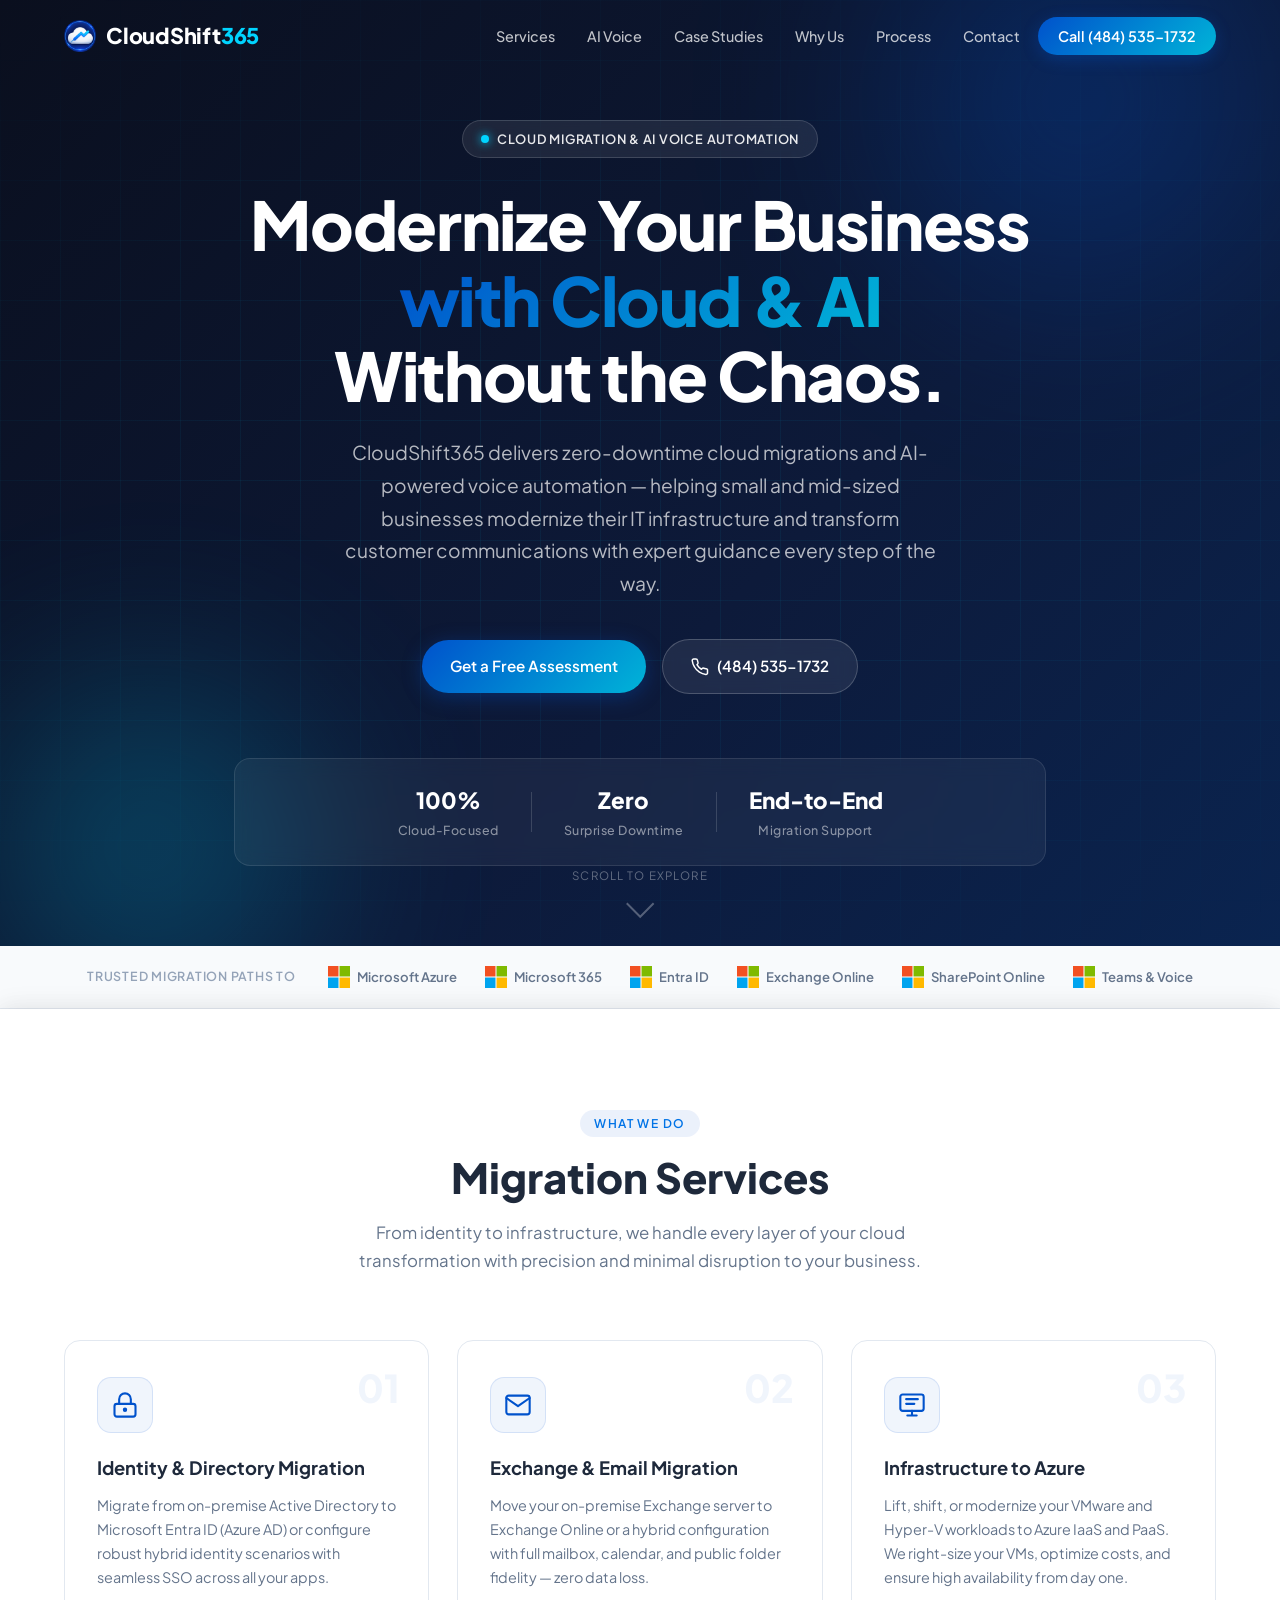
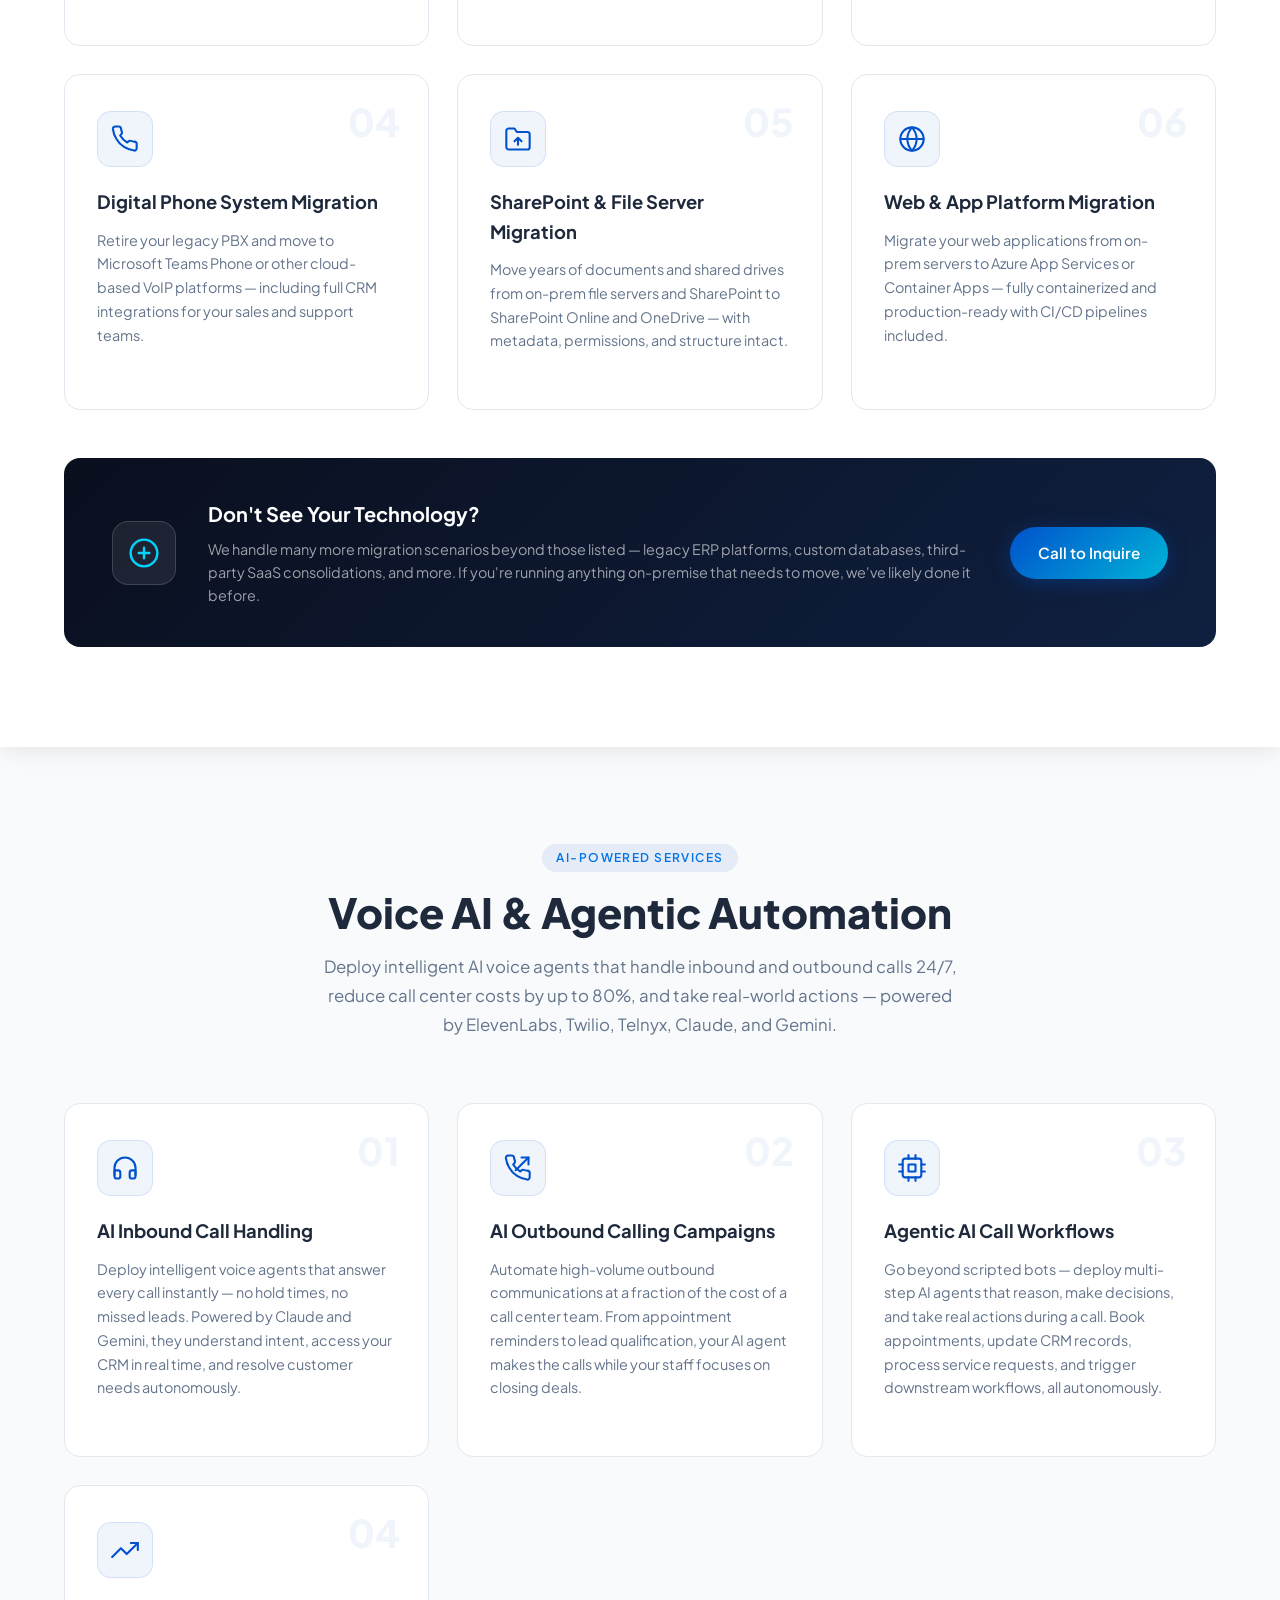
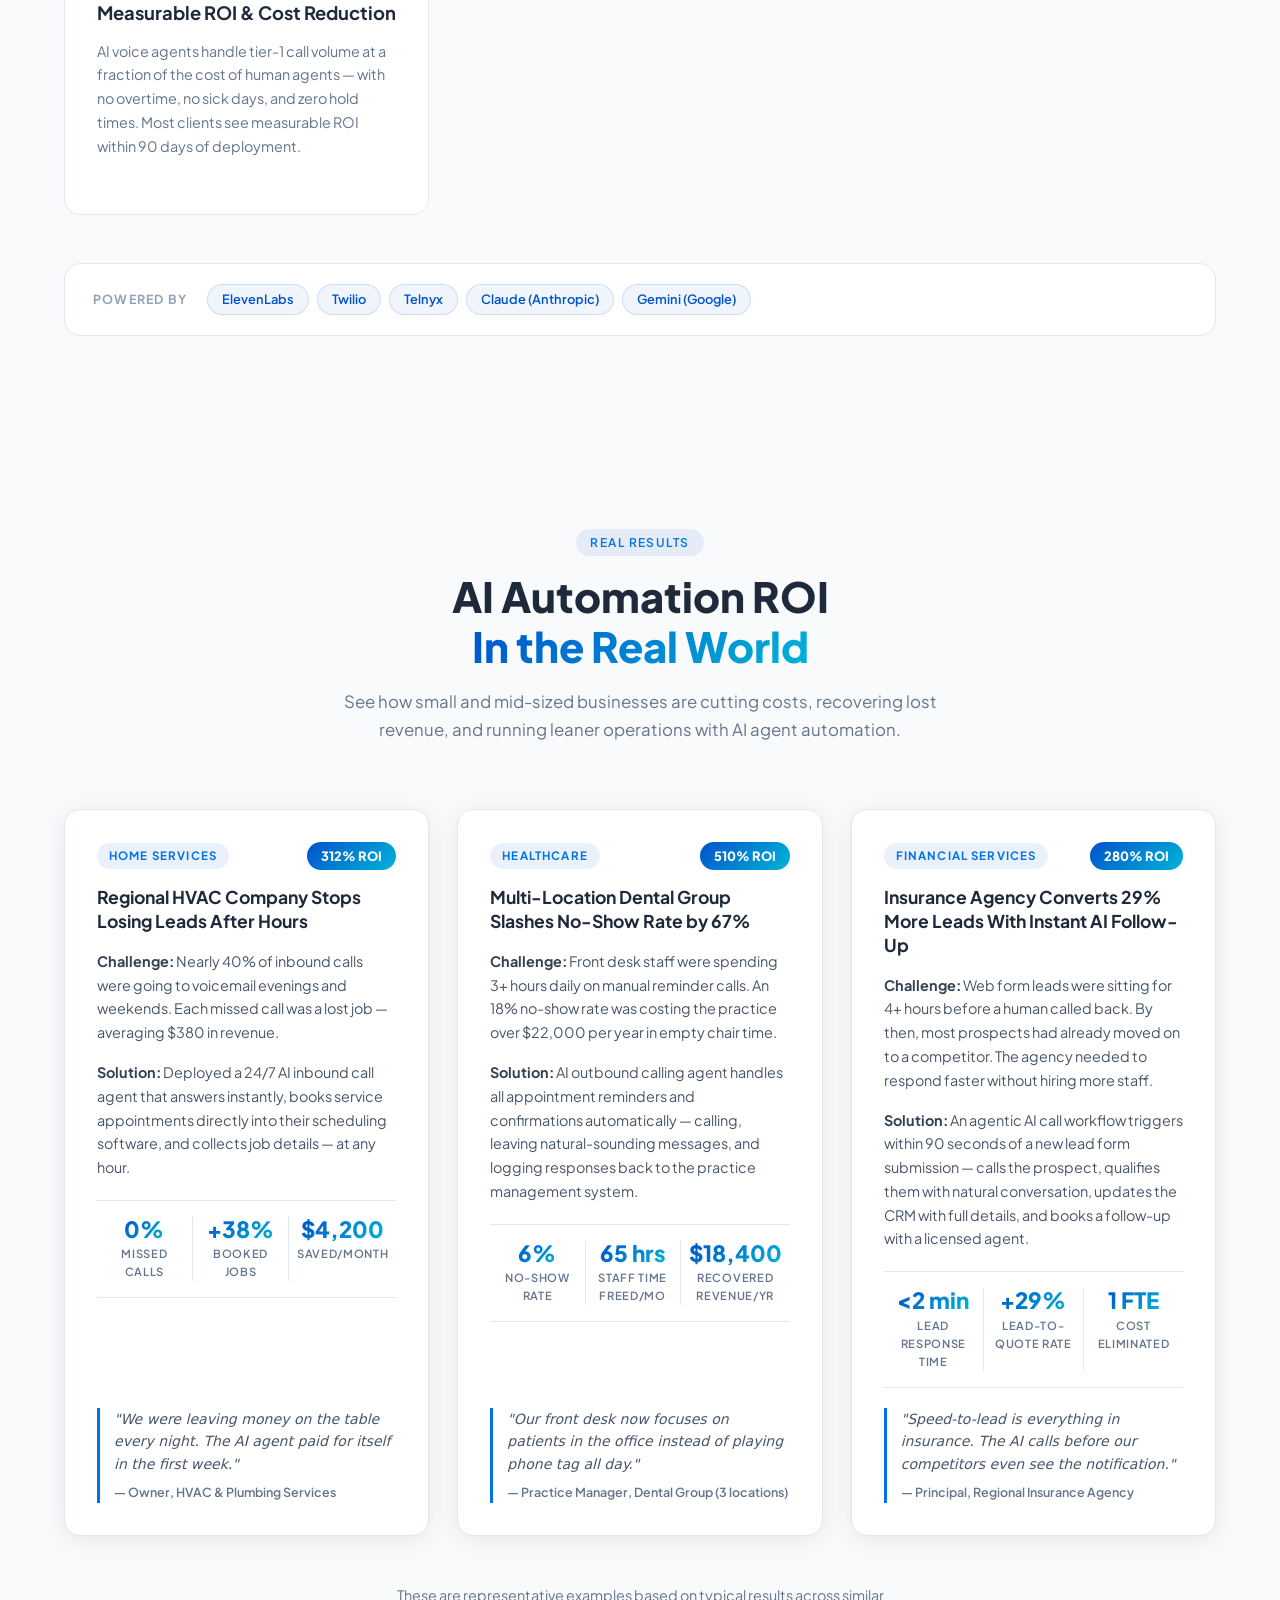
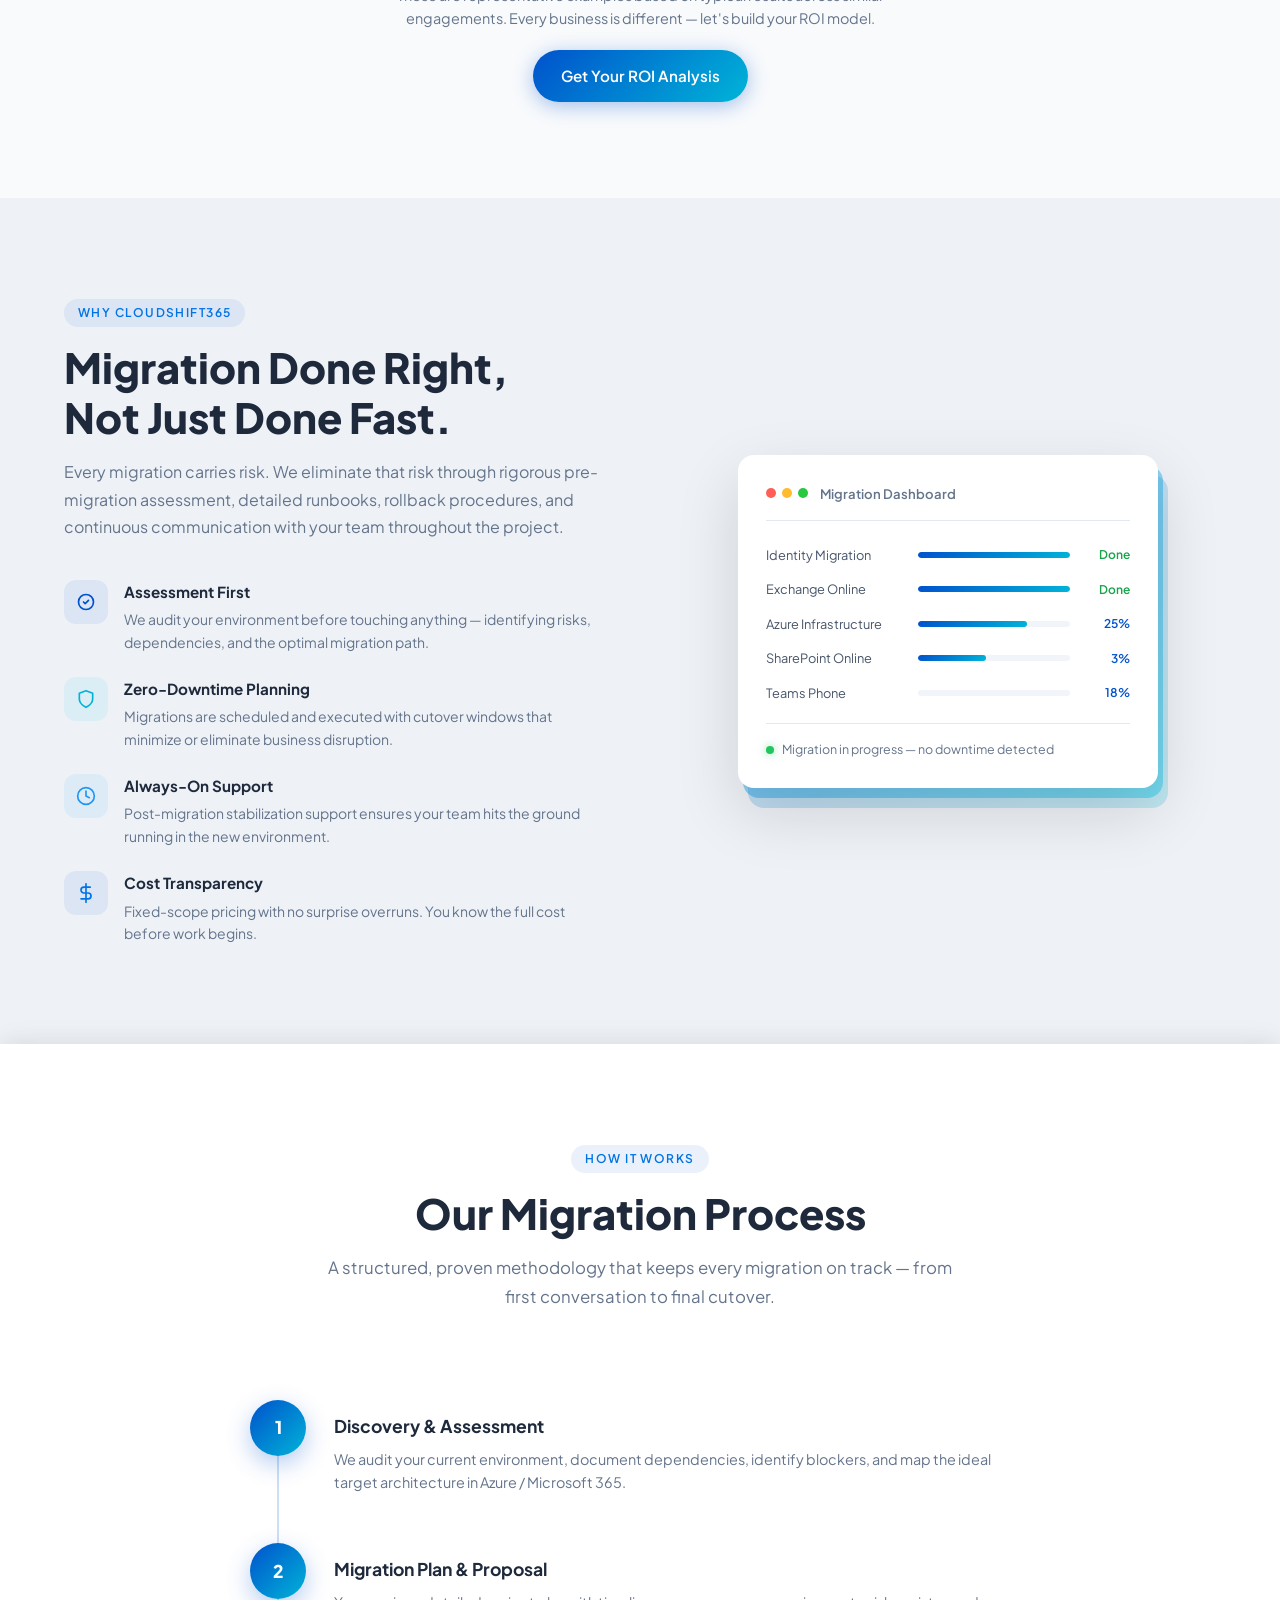
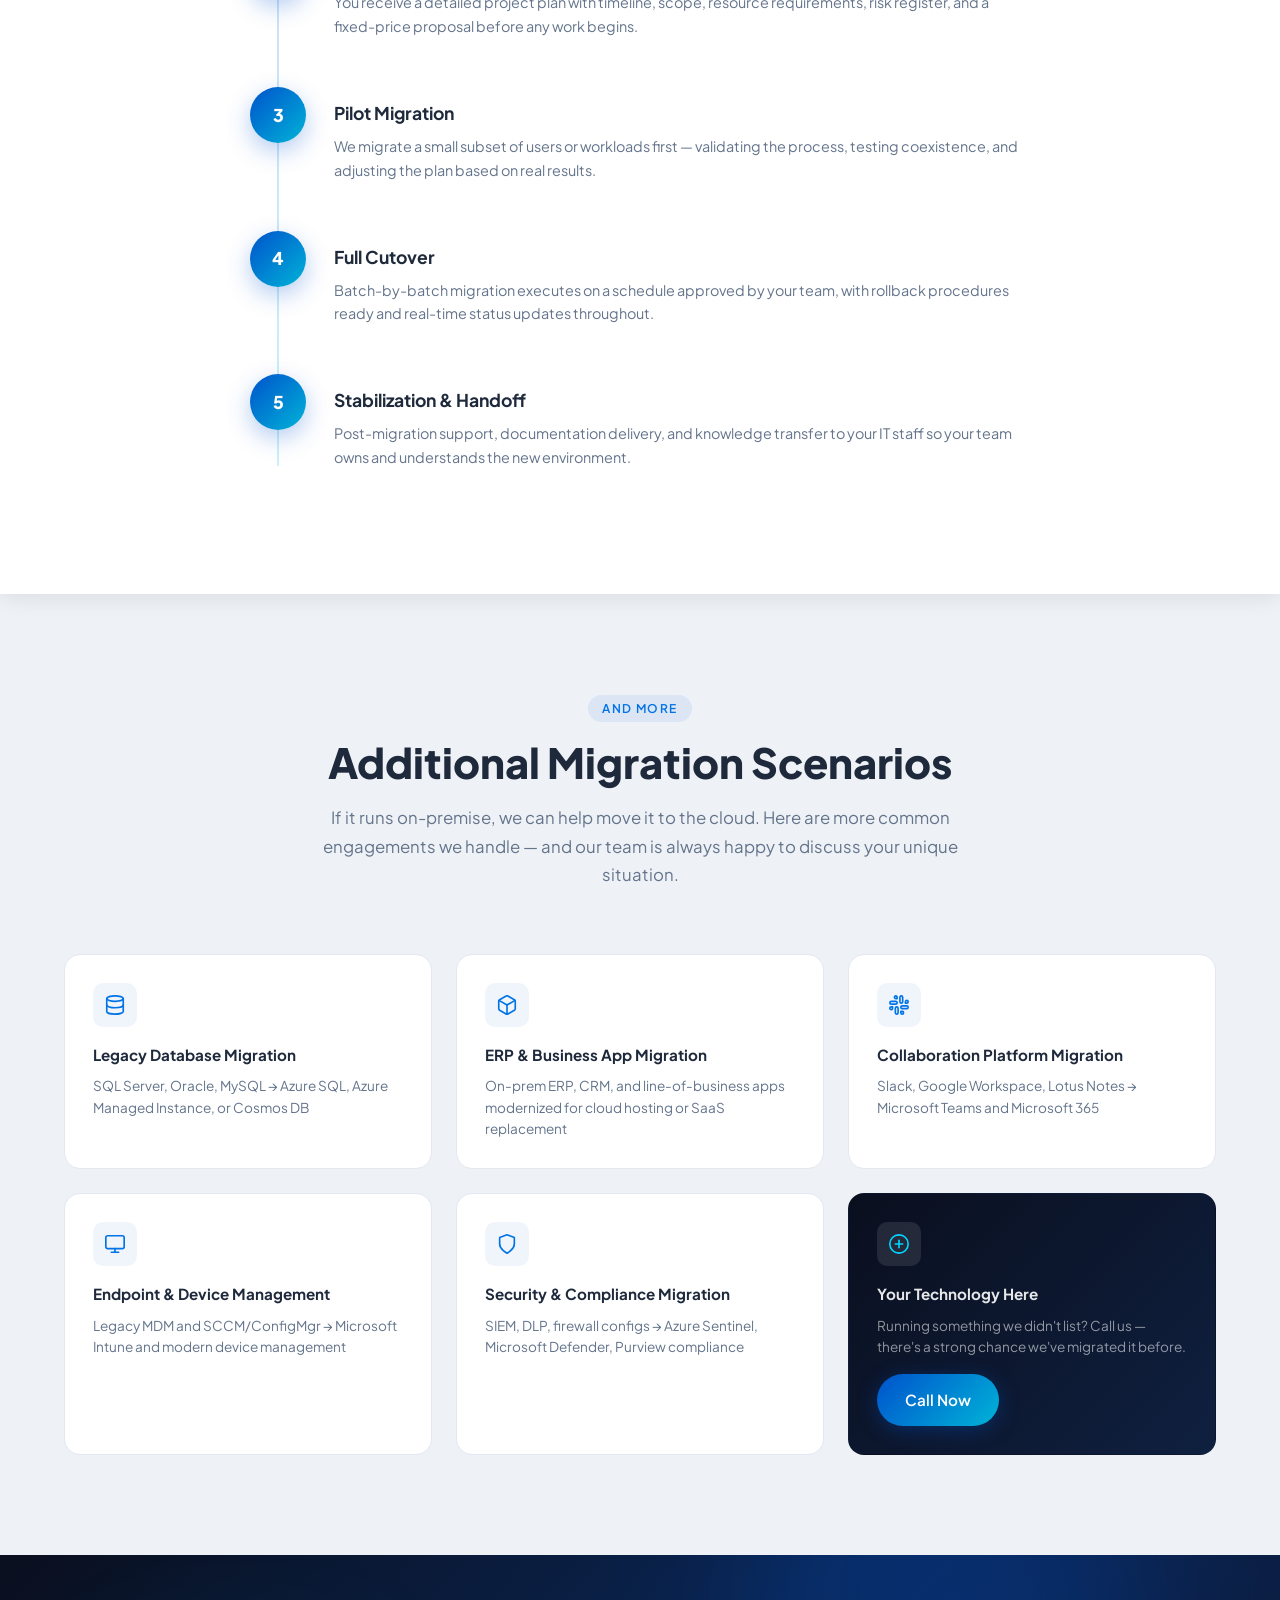
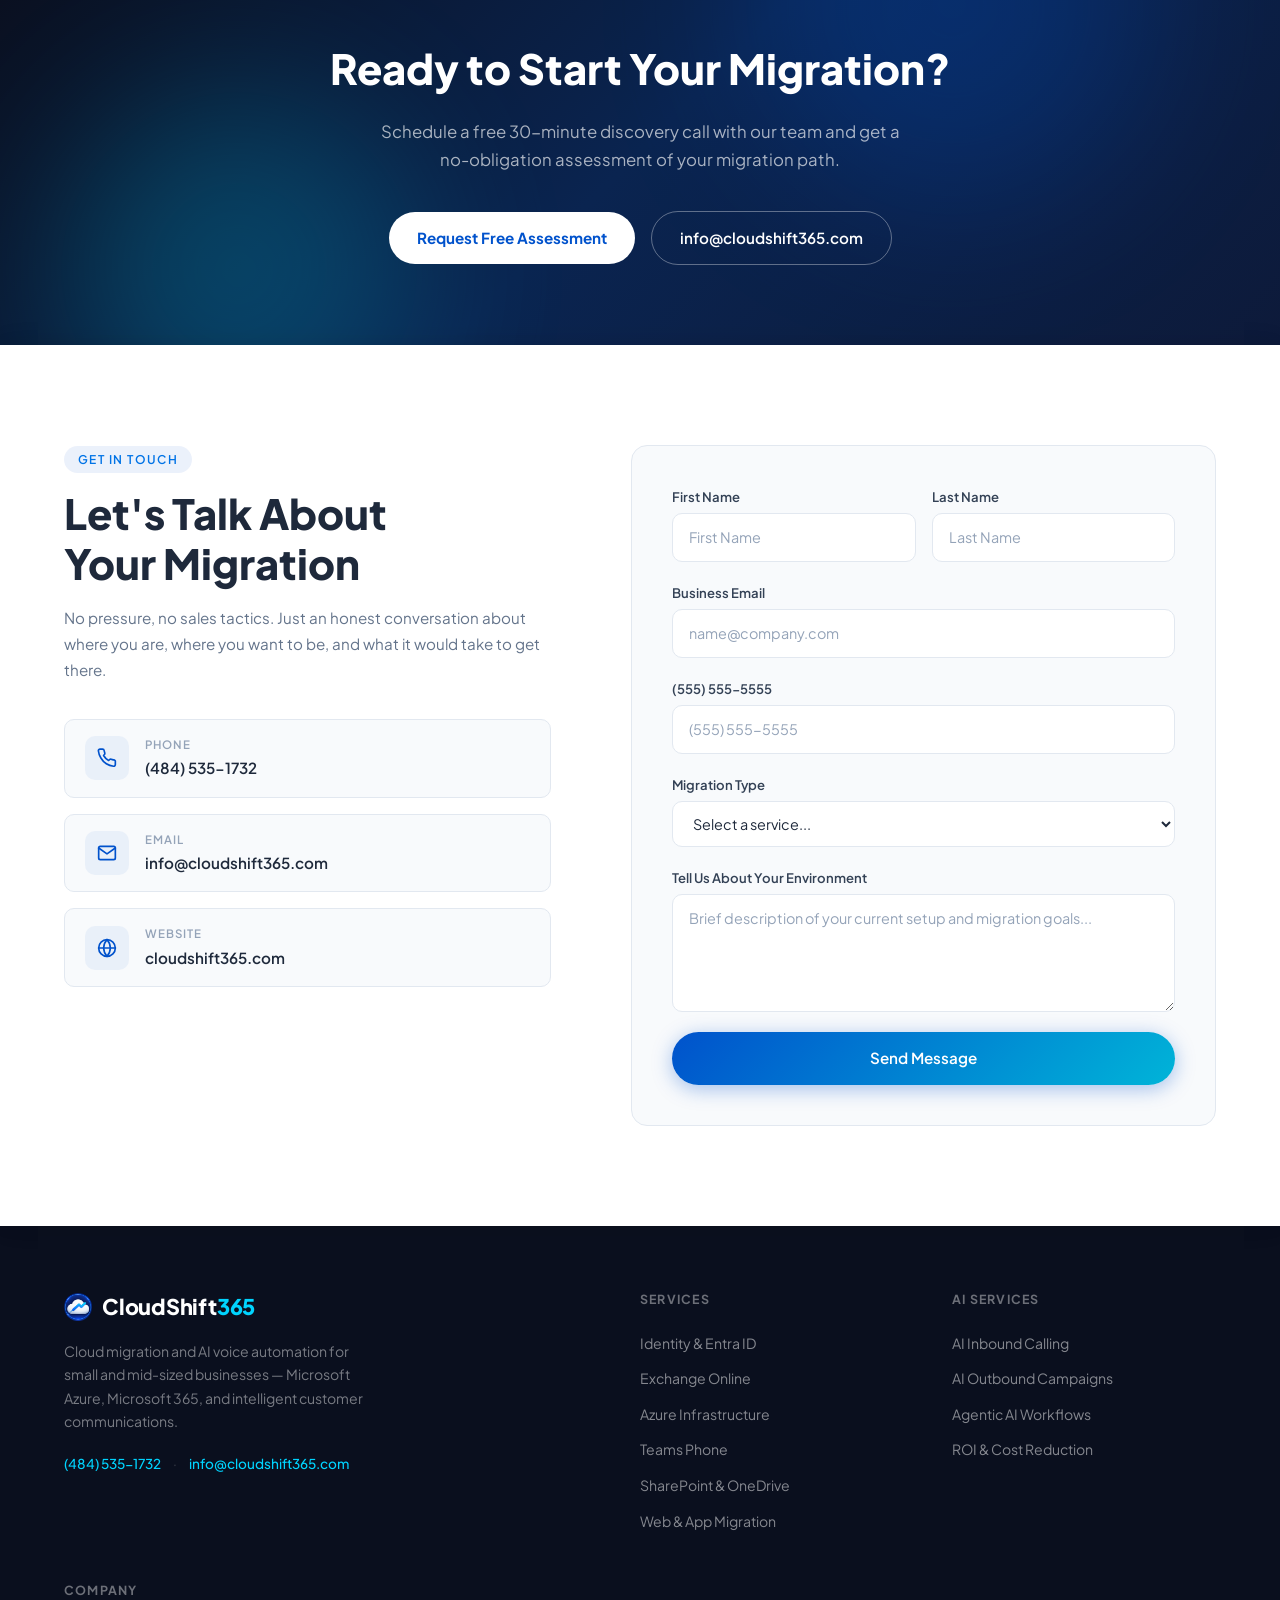
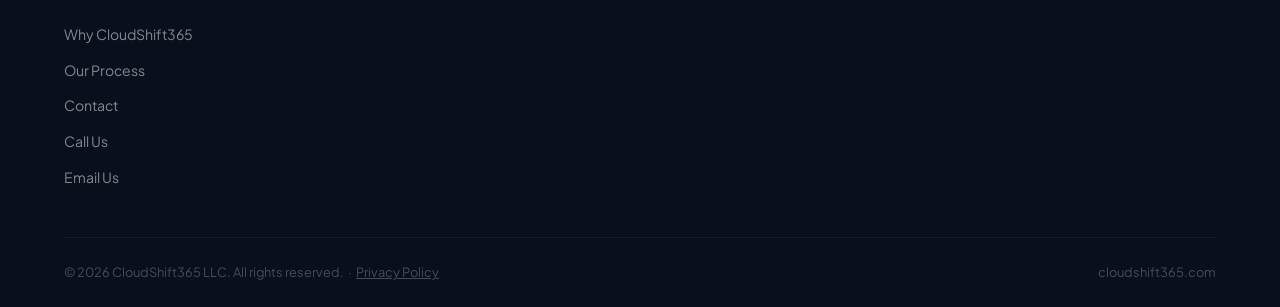
==== commit 2a1389d4: "Add AI Automation ROI Case Studies section to homepage Three case studies (HVAC, dental group, insur" ====
--- a/index.html
+++ b/index.html
@@ -94,6 +94,7 @@
       <ul class="nav-links" id="navLinks">
         <li><a href="#services">Services</a></li>
         <li><a href="#ai-services">AI Voice</a></li>
+        <li><a href="#case-studies">Case Studies</a></li>
         <li><a href="#why-us">Why Us</a></li>
         <li><a href="#process">Process</a></li>
         <li><a href="#contact">Contact</a></li>
@@ -416,6 +417,117 @@
           <span class="ai-tech-tag">Claude (Anthropic)</span>
           <span class="ai-tech-tag">Gemini (Google)</span>
         </div>
+      </div>
+
+    </div>
+  </section>
+
+  <!-- ======== CASE STUDIES ======== -->
+  <section class="case-studies" id="case-studies">
+    <div class="container">
+      <div class="section-header reveal">
+        <span class="section-tag">Real Results</span>
+        <h2 class="section-title">AI Automation ROI<br /><span class="gradient-text">In the Real World</span></h2>
+        <p class="section-subtitle">
+          See how small and mid-sized businesses are cutting costs, recovering lost revenue,
+          and running leaner operations with AI agent automation.
+        </p>
+      </div>
+
+      <div class="case-studies-grid">
+
+        <!-- Case Study 1 -->
+        <div class="case-card reveal reveal-delay-1">
+          <div class="case-card-header">
+            <div class="case-industry-tag">Home Services</div>
+            <div class="case-roi-badge">312% ROI</div>
+          </div>
+          <h3 class="case-title">Regional HVAC Company Stops Losing Leads After Hours</h3>
+          <p class="case-challenge"><strong>Challenge:</strong> Nearly 40% of inbound calls were going to voicemail evenings and weekends. Each missed call was a lost job — averaging $380 in revenue.</p>
+          <p class="case-solution"><strong>Solution:</strong> Deployed a 24/7 AI inbound call agent that answers instantly, books service appointments directly into their scheduling software, and collects job details — at any hour.</p>
+          <div class="case-metrics">
+            <div class="case-metric">
+              <span class="case-metric-num">0%</span>
+              <span class="case-metric-label">Missed Calls</span>
+            </div>
+            <div class="case-metric">
+              <span class="case-metric-num">+38%</span>
+              <span class="case-metric-label">Booked Jobs</span>
+            </div>
+            <div class="case-metric">
+              <span class="case-metric-num">$4,200</span>
+              <span class="case-metric-label">Saved/Month</span>
+            </div>
+          </div>
+          <div class="case-quote">
+            "We were leaving money on the table every night. The AI agent paid for itself in the first week."
+            <span class="case-quote-attr">— Owner, HVAC &amp; Plumbing Services</span>
+          </div>
+        </div>
+
+        <!-- Case Study 2 -->
+        <div class="case-card reveal reveal-delay-2">
+          <div class="case-card-header">
+            <div class="case-industry-tag">Healthcare</div>
+            <div class="case-roi-badge">510% ROI</div>
+          </div>
+          <h3 class="case-title">Multi-Location Dental Group Slashes No-Show Rate by 67%</h3>
+          <p class="case-challenge"><strong>Challenge:</strong> Front desk staff were spending 3+ hours daily on manual reminder calls. An 18% no-show rate was costing the practice over $22,000 per year in empty chair time.</p>
+          <p class="case-solution"><strong>Solution:</strong> AI outbound calling agent handles all appointment reminders and confirmations automatically — calling, leaving natural-sounding messages, and logging responses back to the practice management system.</p>
+          <div class="case-metrics">
+            <div class="case-metric">
+              <span class="case-metric-num">6%</span>
+              <span class="case-metric-label">No-Show Rate</span>
+            </div>
+            <div class="case-metric">
+              <span class="case-metric-num">65 hrs</span>
+              <span class="case-metric-label">Staff Time Freed/Mo</span>
+            </div>
+            <div class="case-metric">
+              <span class="case-metric-num">$18,400</span>
+              <span class="case-metric-label">Recovered Revenue/Yr</span>
+            </div>
+          </div>
+          <div class="case-quote">
+            "Our front desk now focuses on patients in the office instead of playing phone tag all day."
+            <span class="case-quote-attr">— Practice Manager, Dental Group (3 locations)</span>
+          </div>
+        </div>
+
+        <!-- Case Study 3 -->
+        <div class="case-card reveal reveal-delay-3">
+          <div class="case-card-header">
+            <div class="case-industry-tag">Financial Services</div>
+            <div class="case-roi-badge">280% ROI</div>
+          </div>
+          <h3 class="case-title">Insurance Agency Converts 29% More Leads With Instant AI Follow-Up</h3>
+          <p class="case-challenge"><strong>Challenge:</strong> Web form leads were sitting for 4+ hours before a human called back. By then, most prospects had already moved on to a competitor. The agency needed to respond faster without hiring more staff.</p>
+          <p class="case-solution"><strong>Solution:</strong> An agentic AI call workflow triggers within 90 seconds of a new lead form submission — calls the prospect, qualifies them with natural conversation, updates the CRM with full details, and books a follow-up with a licensed agent.</p>
+          <div class="case-metrics">
+            <div class="case-metric">
+              <span class="case-metric-num">&lt;2 min</span>
+              <span class="case-metric-label">Lead Response Time</span>
+            </div>
+            <div class="case-metric">
+              <span class="case-metric-num">+29%</span>
+              <span class="case-metric-label">Lead-to-Quote Rate</span>
+            </div>
+            <div class="case-metric">
+              <span class="case-metric-num">1 FTE</span>
+              <span class="case-metric-label">Cost Eliminated</span>
+            </div>
+          </div>
+          <div class="case-quote">
+            "Speed-to-lead is everything in insurance. The AI calls before our competitors even see the notification."
+            <span class="case-quote-attr">— Principal, Regional Insurance Agency</span>
+          </div>
+        </div>
+
+      </div>
+
+      <div class="case-studies-cta reveal">
+        <p>These are representative examples based on typical results across similar engagements. Every business is different — let's build your ROI model.</p>
+        <a href="#contact" class="btn btn-primary">Get Your ROI Analysis</a>
       </div>
 
     </div>
@@ -697,7 +809,7 @@
               <input type="email" id="email" name="email" required placeholder="name@company.com" />
             </div>
             <div class="form-group">
-              <label for="phone">Phone Number</label>
+              <label for="phone">(555) 555-5555</label>
               <input type="tel" id="phone" name="phone" placeholder="(555) 555-5555" />
             </div>
             <div class="form-group">
--- a/styles.css
+++ b/styles.css
@@ -1417,3 +1417,170 @@
   .service-card { cursor: pointer; touch-action: manipulation; }
   .service-card:active { opacity: 0.85; transform: scale(0.97); }
 }
+
+/* ---- Case Studies ---- */
+.case-studies {
+  padding: 96px 0;
+  background: var(--gray-50);
+}
+
+.case-studies-grid {
+  display: grid;
+  grid-template-columns: repeat(3, 1fr);
+  gap: 28px;
+  margin-bottom: 48px;
+}
+
+.case-card {
+  background: var(--white);
+  border-radius: var(--radius);
+  padding: 32px;
+  box-shadow: var(--shadow-card);
+  border: 1px solid var(--gray-200);
+  display: flex;
+  flex-direction: column;
+  gap: 16px;
+  transition: box-shadow var(--transition), transform var(--transition);
+}
+
+.case-card:hover {
+  box-shadow: var(--shadow-card-hover);
+  transform: translateY(-4px);
+}
+
+.case-card-header {
+  display: flex;
+  align-items: center;
+  justify-content: space-between;
+  gap: 8px;
+}
+
+.case-industry-tag {
+  font-size: .72rem;
+  font-weight: 700;
+  letter-spacing: .1em;
+  text-transform: uppercase;
+  color: var(--blue-400);
+  background: rgba(0,82,204,.08);
+  padding: 4px 12px;
+  border-radius: 999px;
+}
+
+.case-roi-badge {
+  font-size: .8rem;
+  font-weight: 800;
+  color: var(--white);
+  background: var(--grad-main);
+  padding: 4px 14px;
+  border-radius: 999px;
+  white-space: nowrap;
+}
+
+.case-title {
+  font-size: 1.1rem;
+  font-weight: 700;
+  color: var(--gray-800);
+  line-height: 1.35;
+}
+
+.case-challenge,
+.case-solution {
+  font-size: .9rem;
+  color: var(--gray-600);
+  line-height: 1.65;
+}
+
+.case-challenge strong,
+.case-solution strong {
+  color: var(--gray-700);
+}
+
+.case-metrics {
+  display: flex;
+  gap: 0;
+  border-top: 1px solid var(--gray-200);
+  border-bottom: 1px solid var(--gray-200);
+  padding: 16px 0;
+  margin: 4px 0;
+}
+
+.case-metric {
+  flex: 1;
+  display: flex;
+  flex-direction: column;
+  align-items: center;
+  gap: 4px;
+  padding: 0 8px;
+  border-right: 1px solid var(--gray-200);
+}
+
+.case-metric:last-child {
+  border-right: none;
+}
+
+.case-metric-num {
+  font-size: 1.4rem;
+  font-weight: 800;
+  background: var(--grad-main);
+  -webkit-background-clip: text;
+  -webkit-text-fill-color: transparent;
+  background-clip: text;
+  line-height: 1.1;
+}
+
+.case-metric-label {
+  font-size: .7rem;
+  font-weight: 600;
+  color: var(--gray-500);
+  text-align: center;
+  text-transform: uppercase;
+  letter-spacing: .06em;
+}
+
+.case-quote {
+  font-size: .88rem;
+  color: var(--gray-600);
+  font-style: italic;
+  line-height: 1.6;
+  border-left: 3px solid var(--blue-400);
+  padding-left: 14px;
+  margin-top: auto;
+}
+
+.case-quote-attr {
+  display: block;
+  margin-top: 8px;
+  font-style: normal;
+  font-size: .78rem;
+  font-weight: 600;
+  color: var(--gray-500);
+}
+
+.case-studies-cta {
+  text-align: center;
+  display: flex;
+  flex-direction: column;
+  align-items: center;
+  gap: 20px;
+}
+
+.case-studies-cta p {
+  font-size: .9rem;
+  color: var(--gray-500);
+  max-width: 520px;
+}
+
+@media (max-width: 1024px) {
+  .case-studies-grid {
+    grid-template-columns: repeat(2, 1fr);
+  }
+}
+
+@media (max-width: 640px) {
+  .case-studies-grid {
+    grid-template-columns: 1fr;
+  }
+  .case-metric-num {
+    font-size: 1.2rem;
+  }
+}
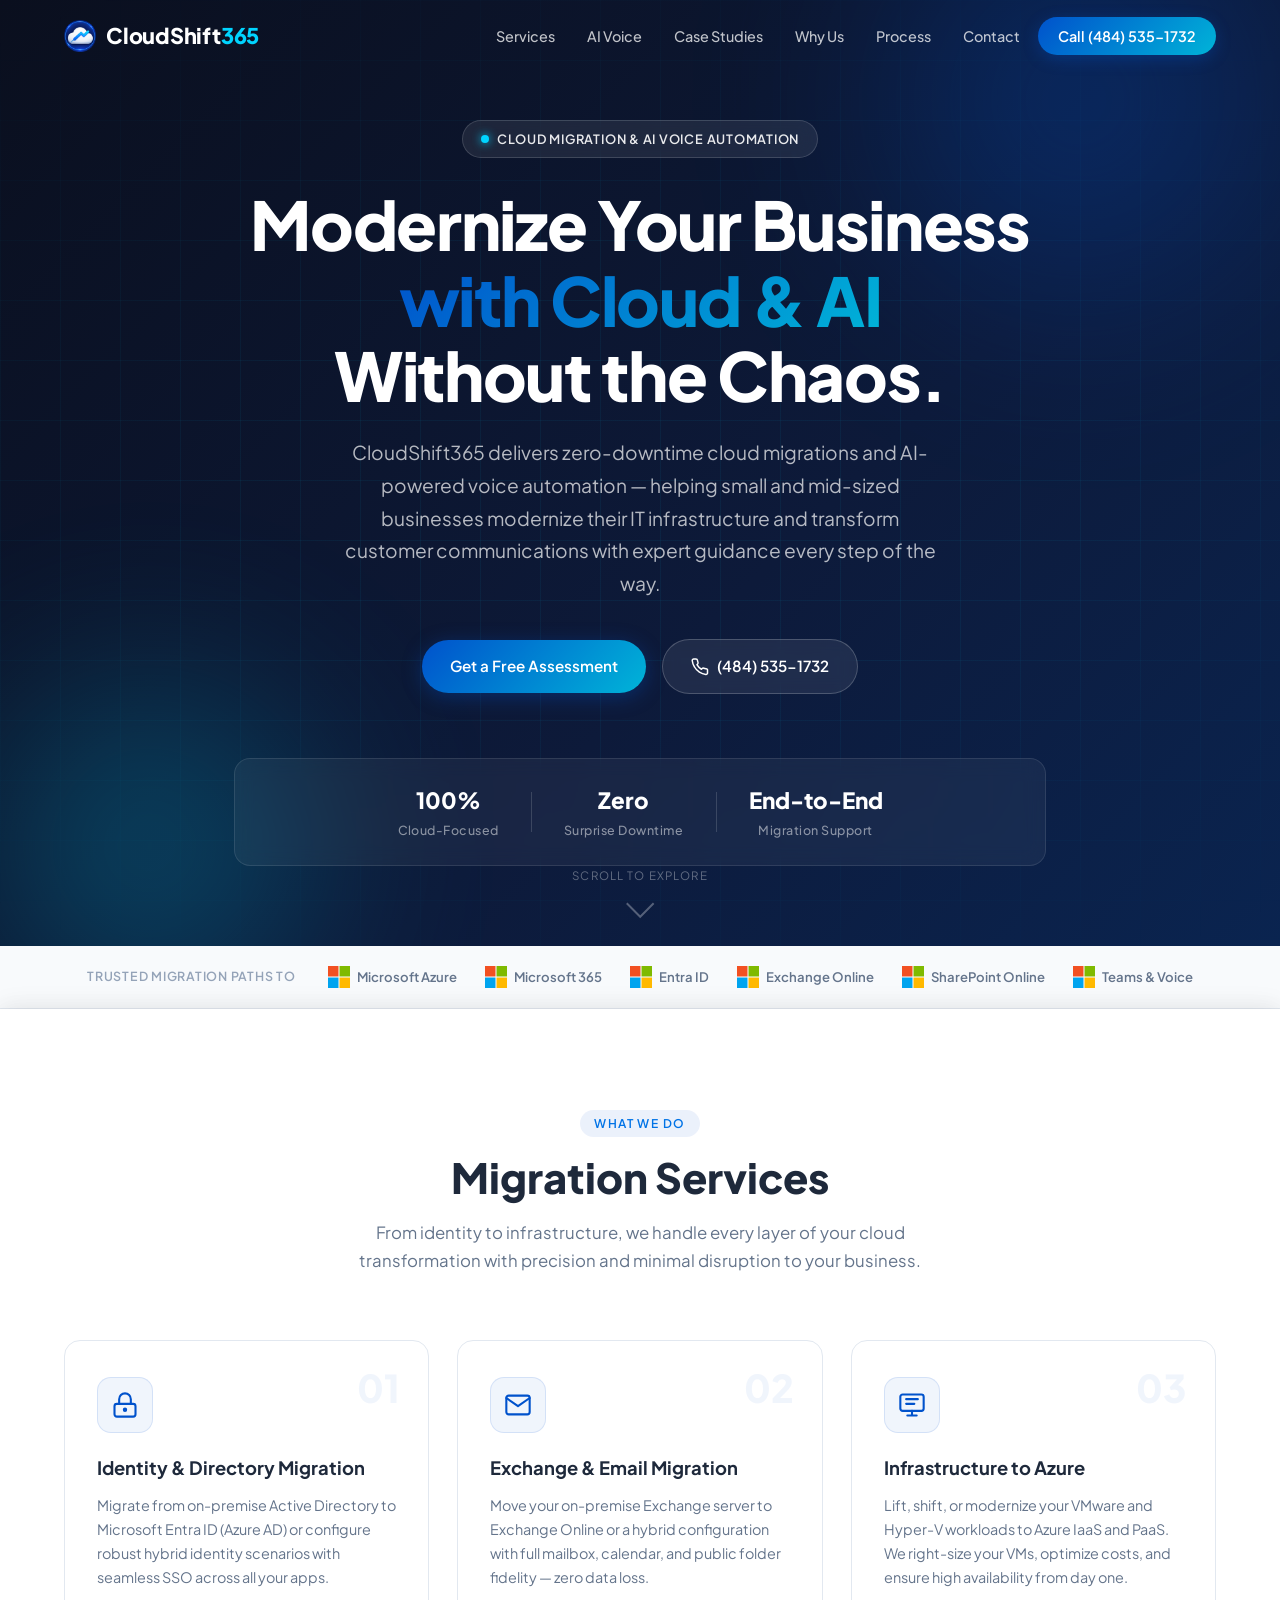
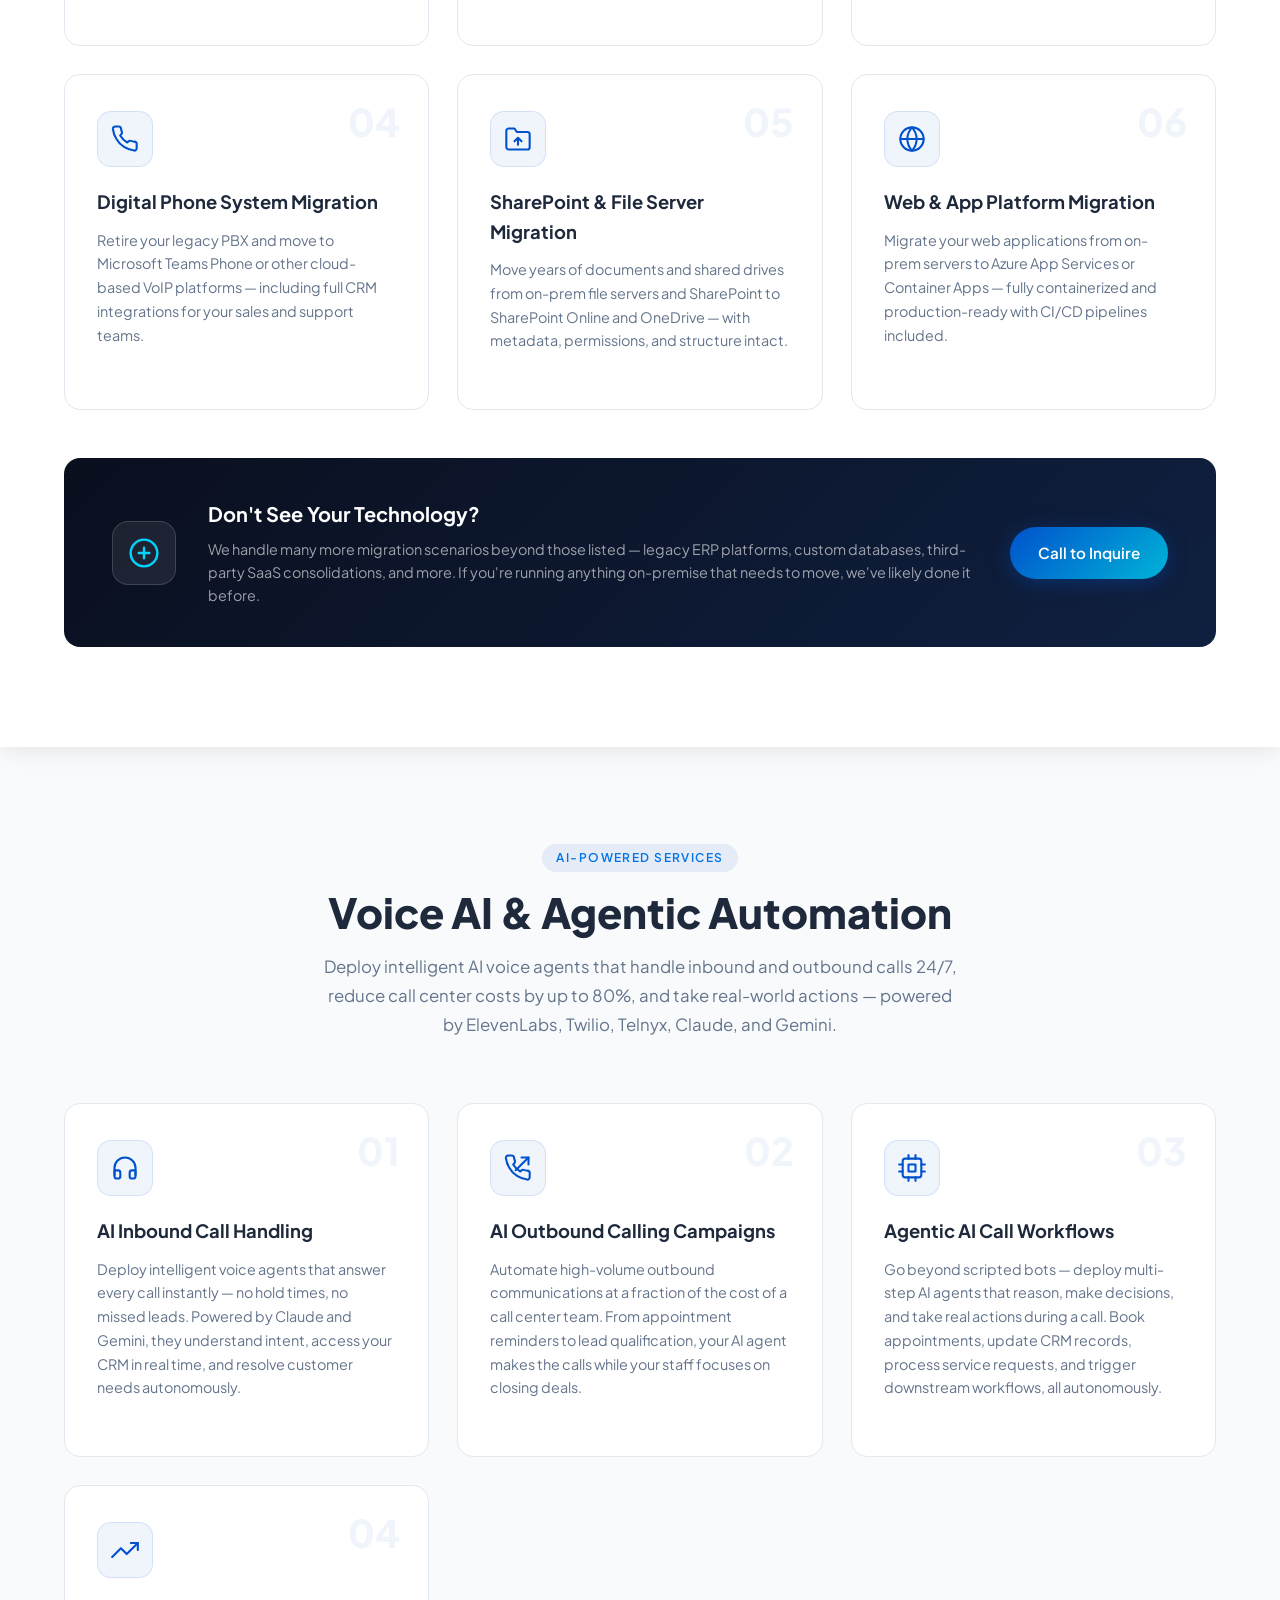
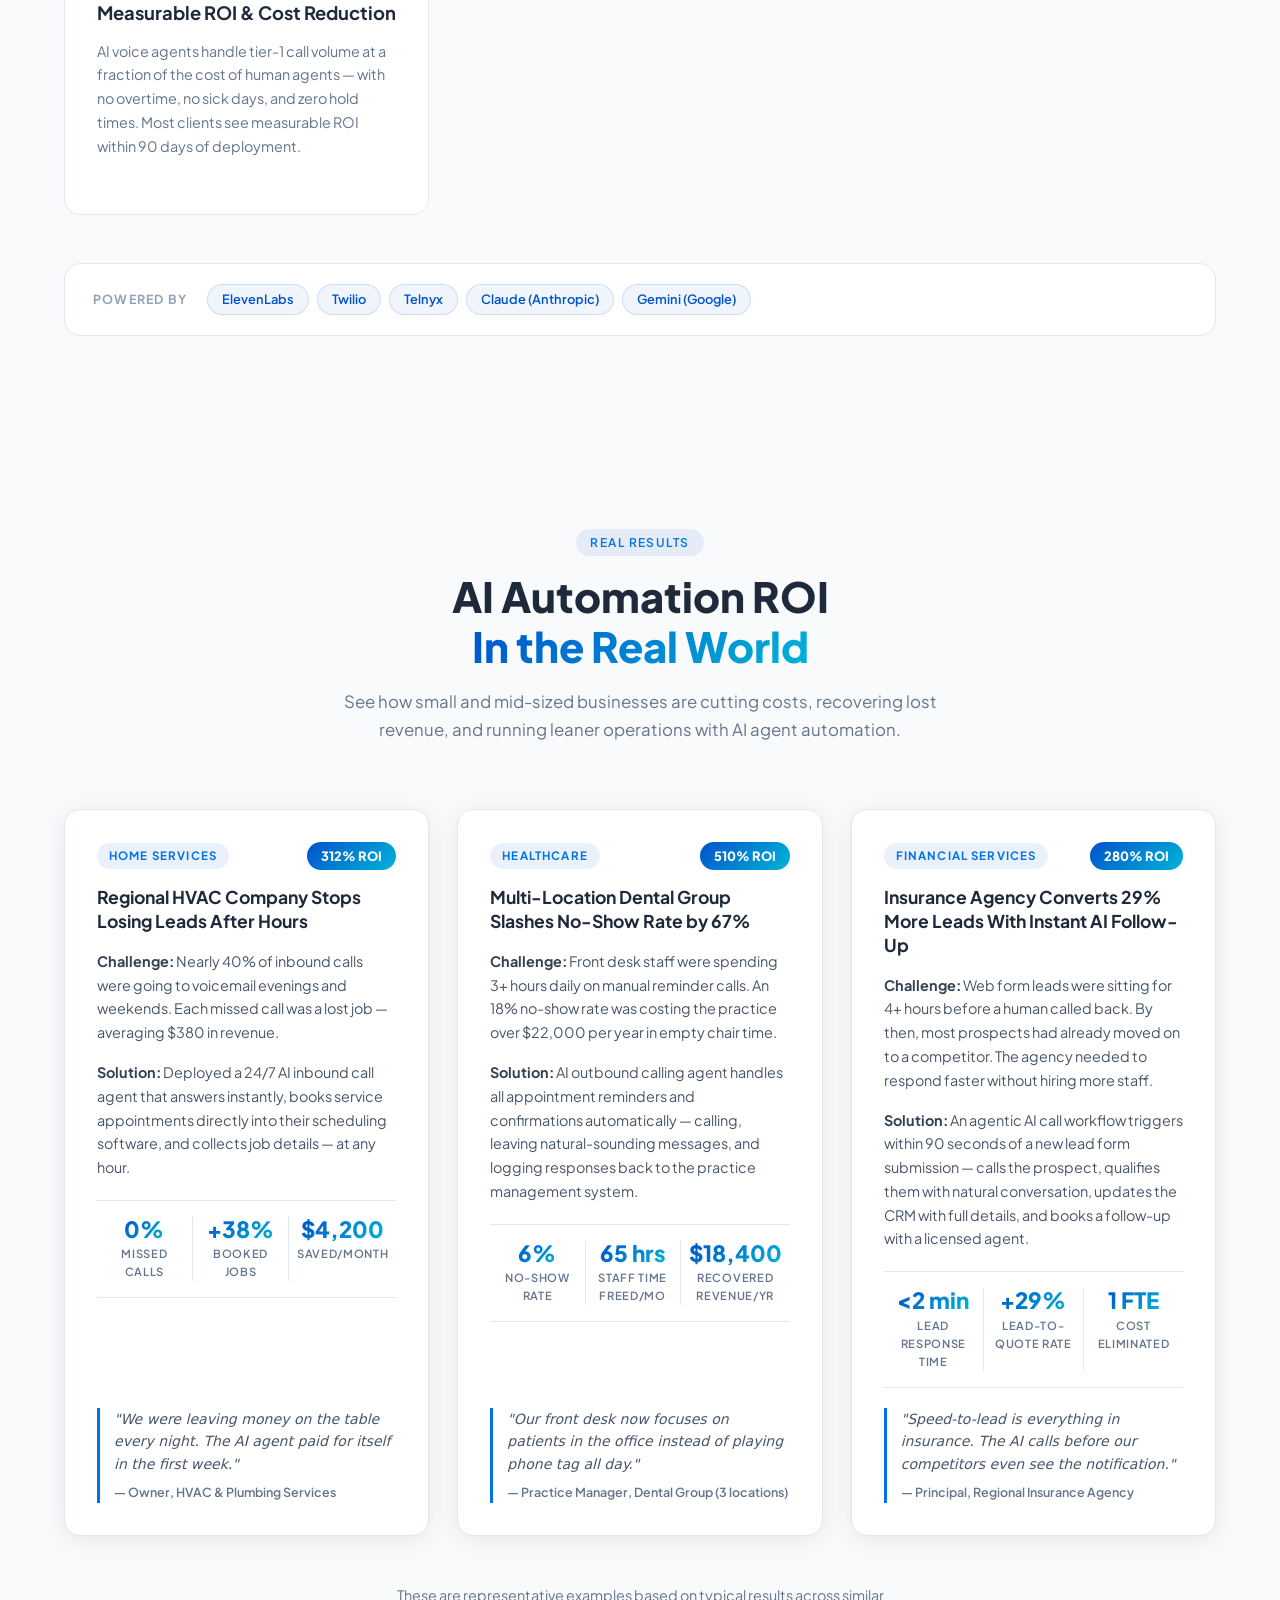
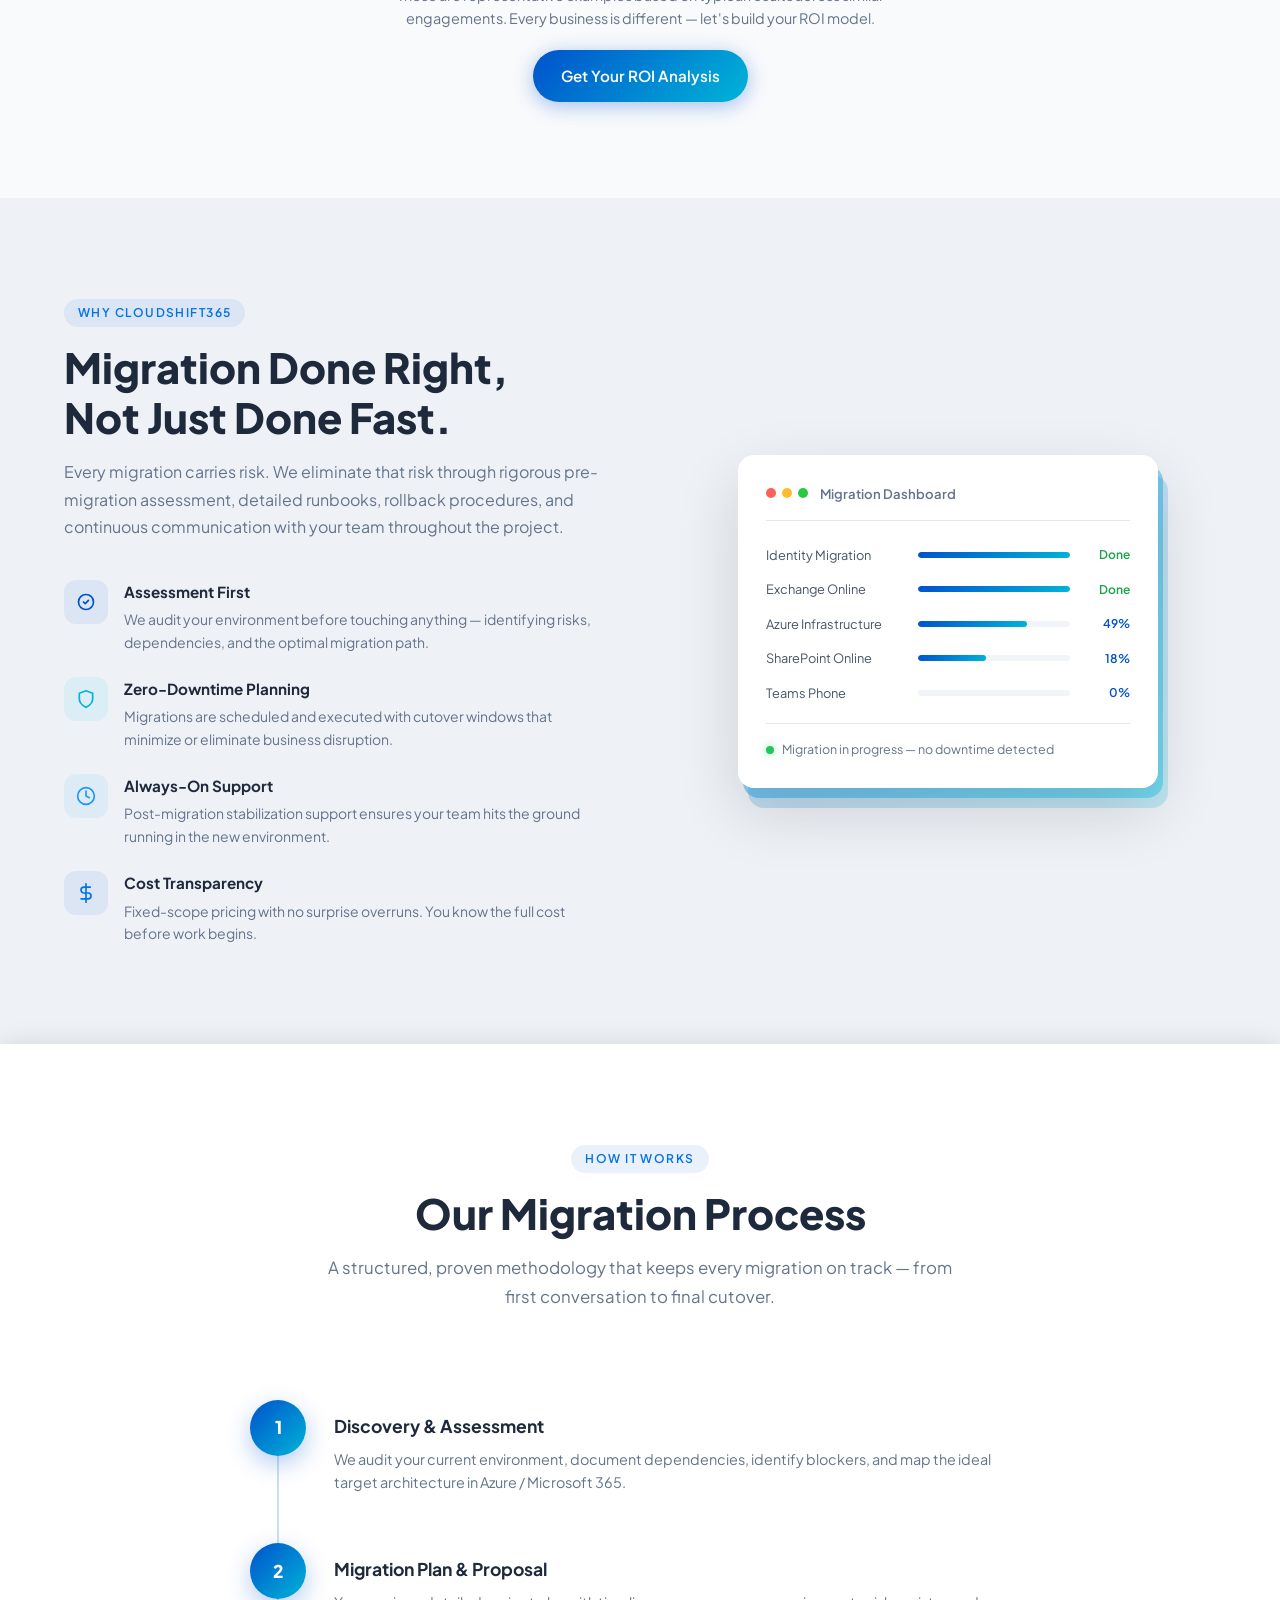
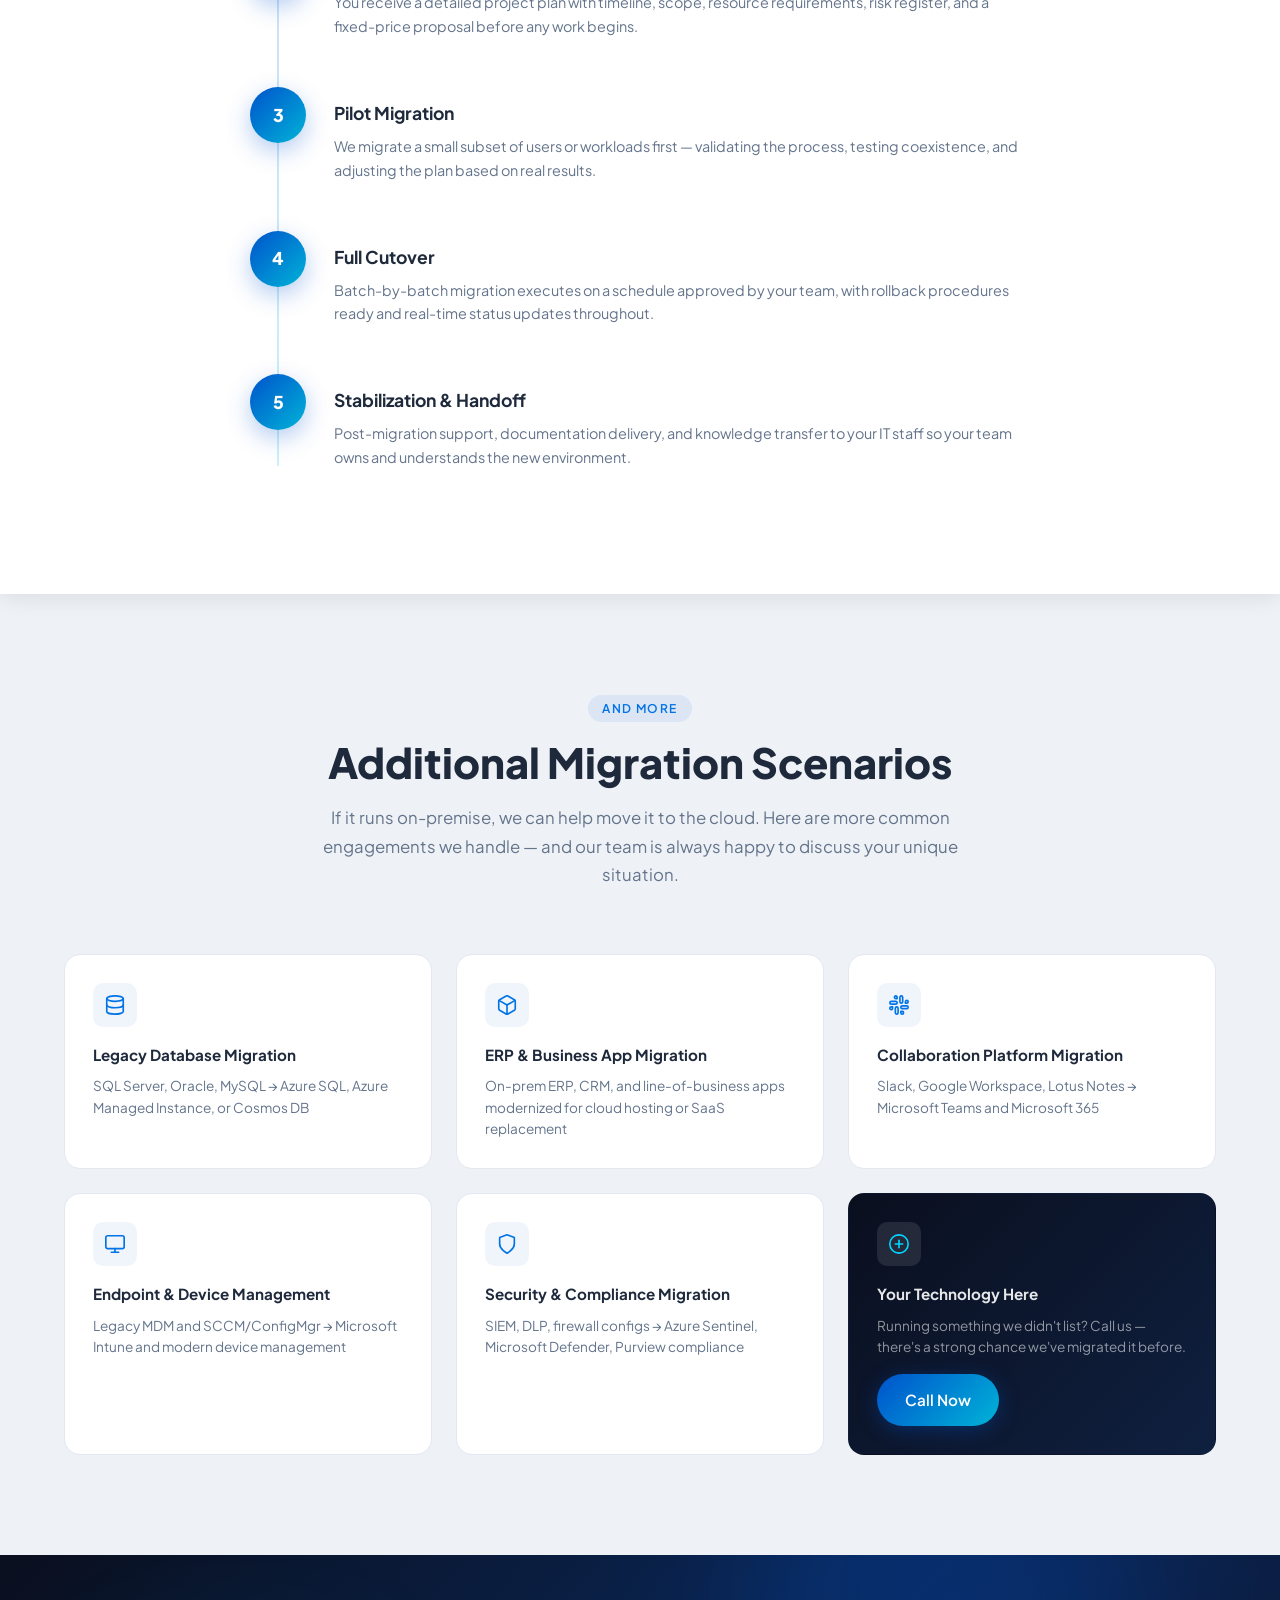
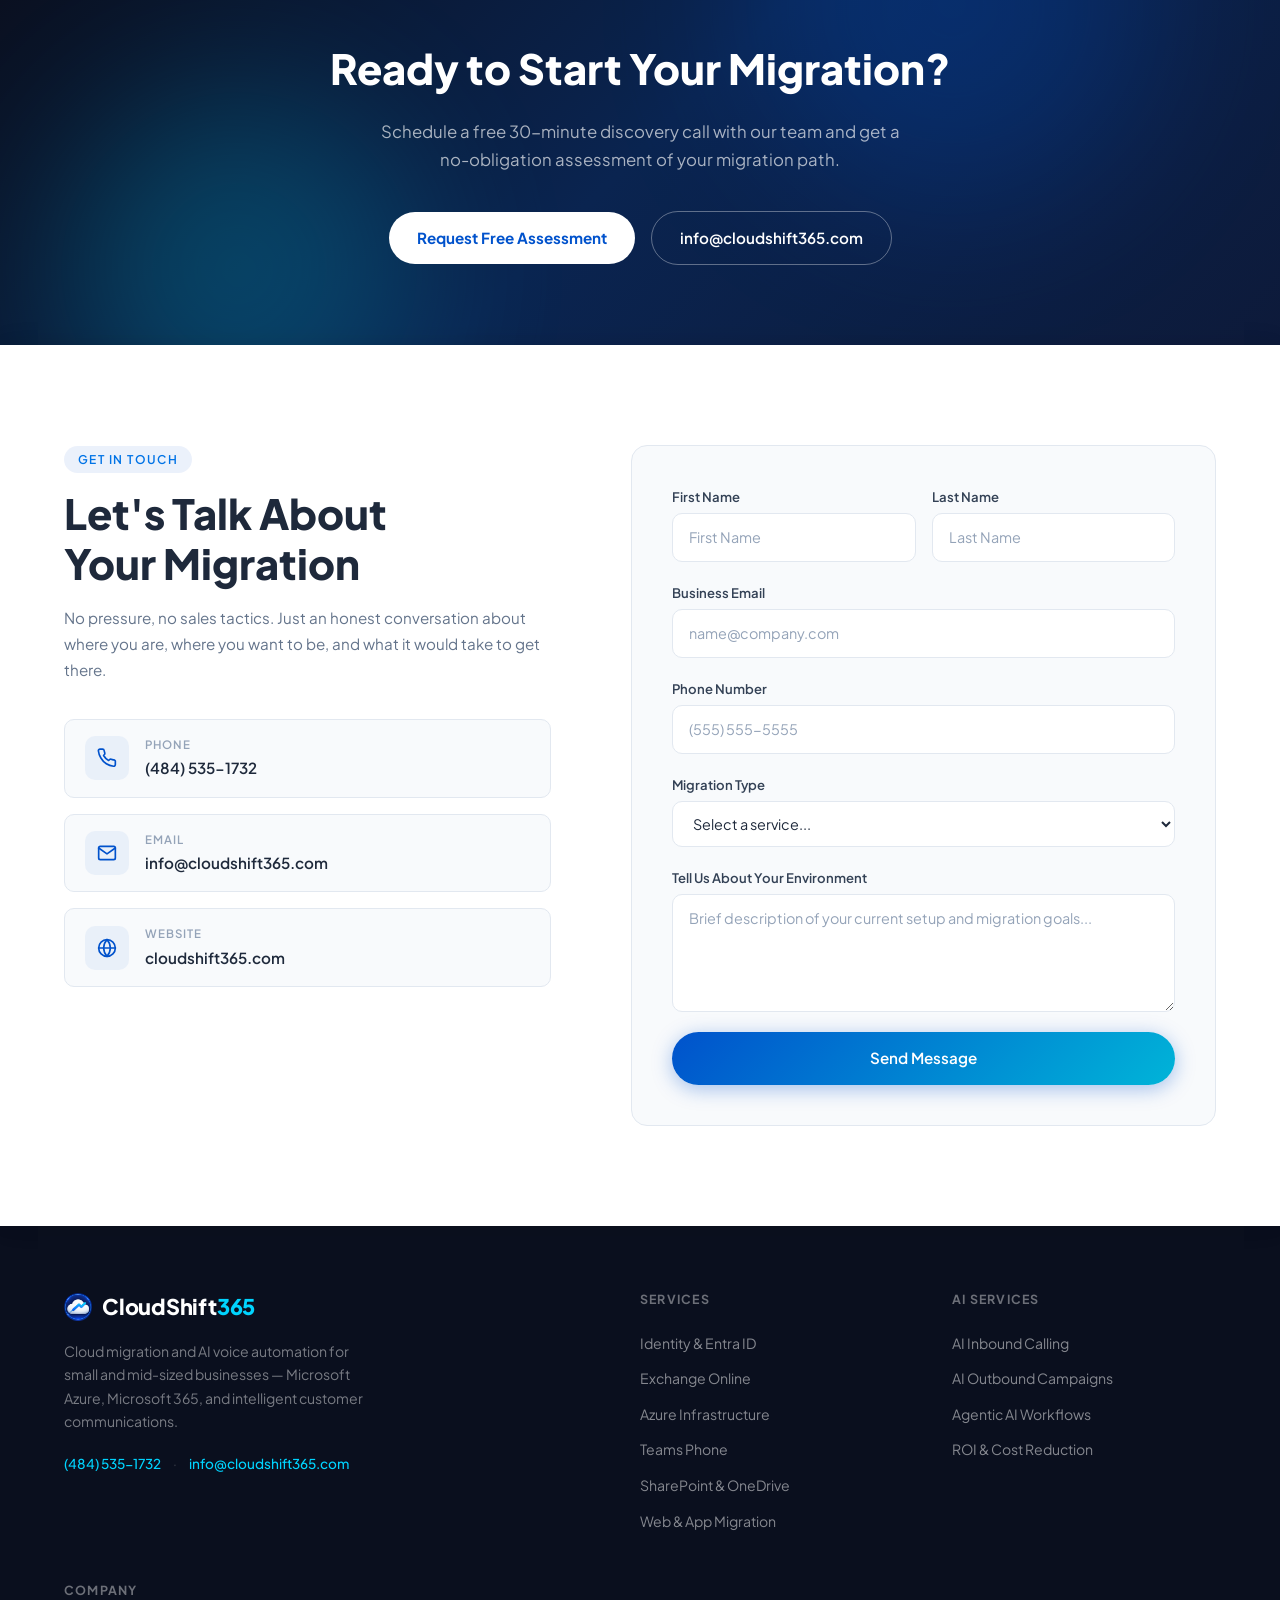
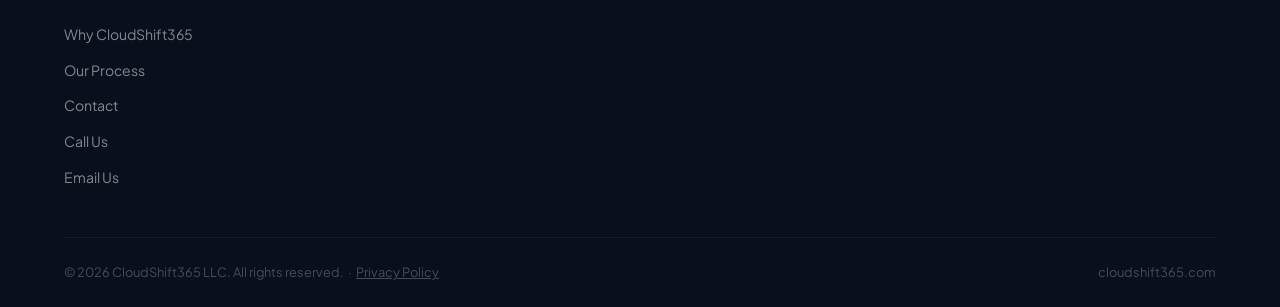
==== commit df2c0cf9: "Update phone label text for clarity" ====
--- a/index.html
+++ b/index.html
@@ -809,7 +809,7 @@
               <input type="email" id="email" name="email" required placeholder="name@company.com" />
             </div>
             <div class="form-group">
-              <label for="phone">(555) 555-5555</label>
+              <label for="phone">Phone Number</label>
               <input type="tel" id="phone" name="phone" placeholder="(555) 555-5555" />
             </div>
             <div class="form-group">
